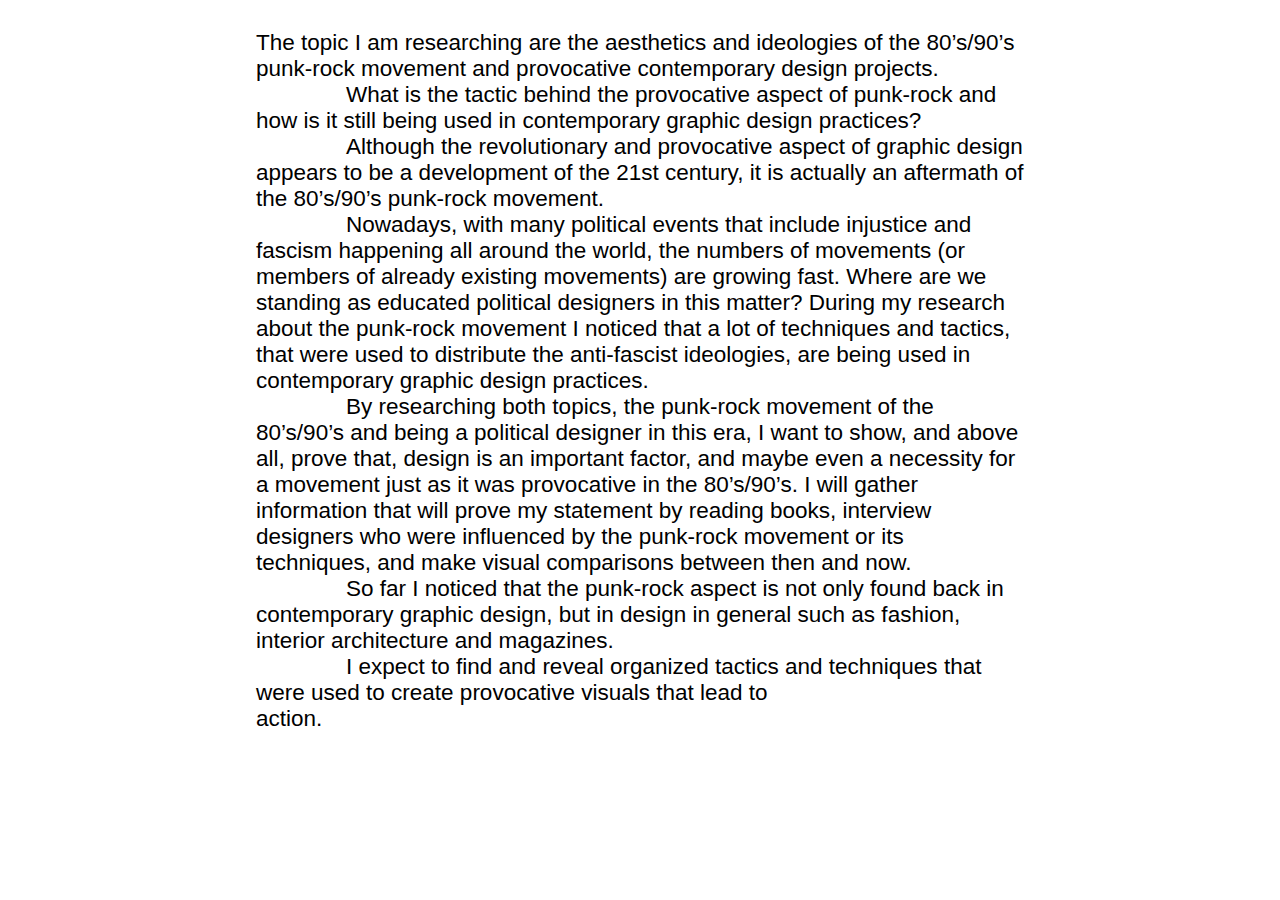
==== index.html @ 01eaa4dc "edit" ====
<!DOCTYPE html>

<html>
<head>

	<title>Anarchism, Agendas & Pin Buttons</title>

	<link rel="stylesheet" href="styles.css">

</head>
<body>
	<div id="abstract">
		
			The topic I am researching are the aesthetics and ideologies of the 80’s/90’s punk-rock movement and provocative contemporary design projects.
			<br>
			<blockquote>What is the tactic behind the provocative aspect of punk-rock and how is it still being used in contemporary graphic design practices?</blockquote>

			<br>
			<blockquote>Although the revolutionary and provocative aspect of graphic design appears to be a development of the 21st century, it is actually an aftermath of the 80’s/90’s punk-rock movement.

			<br>
			<blockquote>Nowadays, with many political events that include injustice and fascism happening all around the world, the numbers of movements (or members of already existing movements) are growing fast. Where are we standing as educated political designers in this matter? During my research about the punk-rock movement I noticed that a lot of techniques and tactics, that were used to distribute the anti-fascist ideologies, are being used in contemporary graphic design practices. 

			<br>
			<blockquote>By researching both topics, the punk-rock movement of the 80’s/90’s and being a political designer in this era, I want to show, and above all, prove that, design is an important factor, and maybe even a necessity for a movement just as it was provocative in the 80’s/90’s. I will gather information that will prove my statement by reading books, interview designers who were influenced by the punk-rock movement or its techniques, and make visual comparisons between then and now. 

			<br>
			<blockquote>So far I noticed that the punk-rock aspect is not only found back in contemporary graphic design, but in design in general such as fashion, interior architecture and magazines. 

			<br>
			<blockquote>I expect to find and reveal organized tactics and techniques that were used to create provocative visuals that lead to action.

	</div>

</body>
</html>
---- styles.css ----
body {
	margin: 0;
}

#abstract {
	font-size: 22.5px;
	font-family: 'F Grotesk', sans-serif;
	width: 60%;
	background-color: transparent;
	margin: auto;
	padding-top: 30px;
	padding-bottom: 30px;
}

blockquote {
	display: inline;
	padding-left: 50px;
}
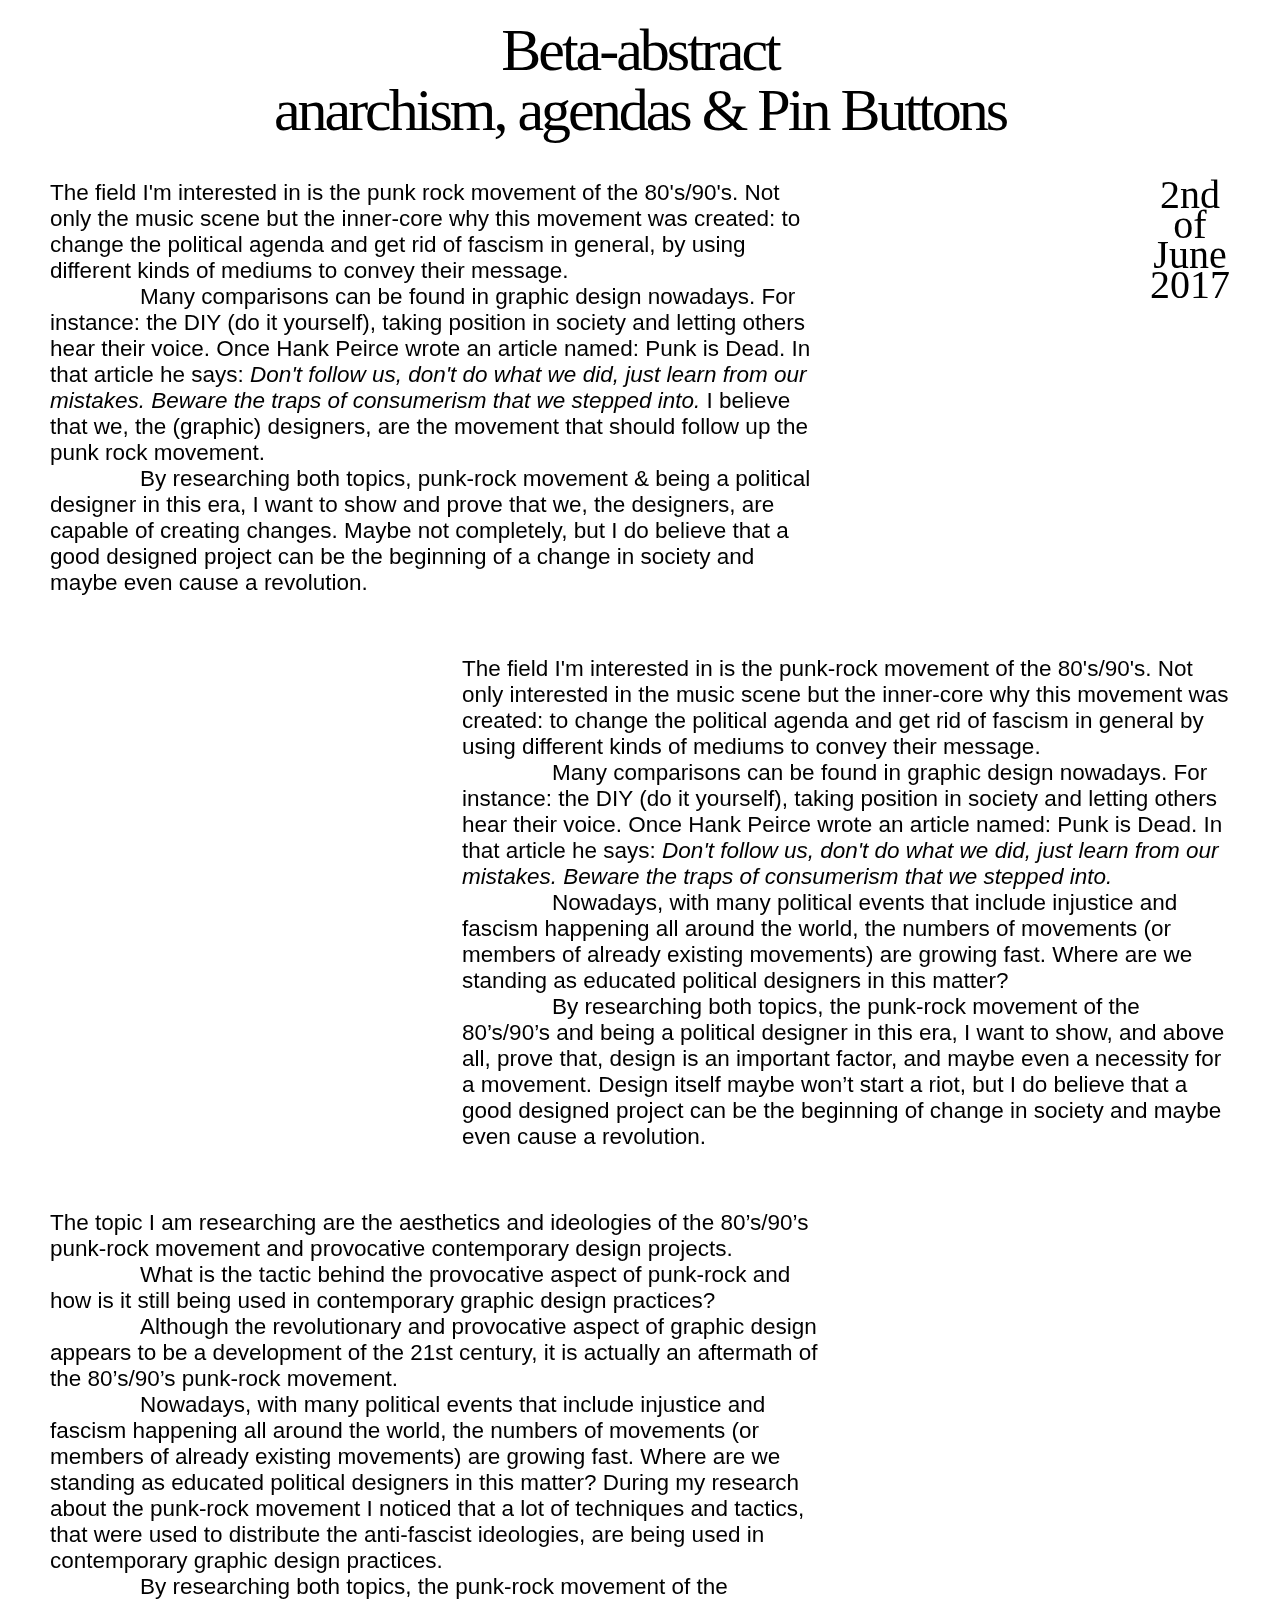
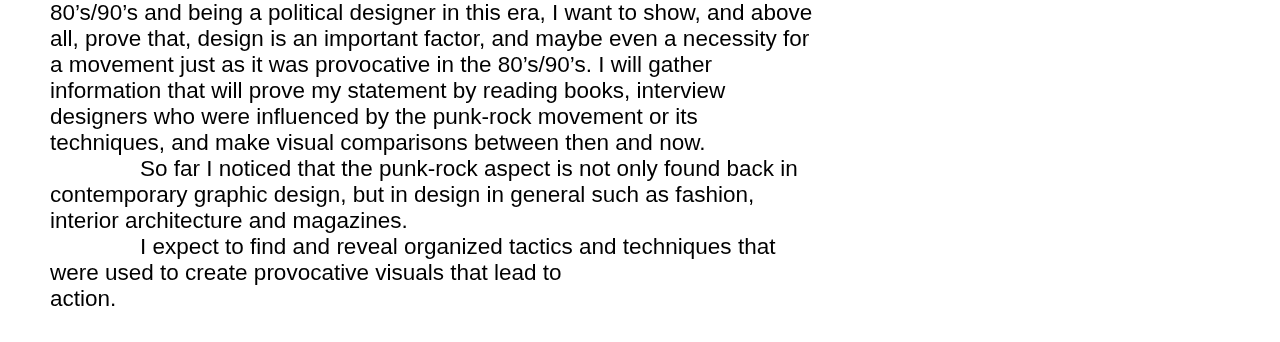
==== commit fef74289: "edit" ====
--- a/index.html
+++ b/index.html
@@ -9,11 +9,48 @@
 
 </head>
 <body>
-	<div id="abstract">
+
+	<div id="betaabstract"> 
+		<span style="font-family:'Aramat'">Beta-abstract</span> <br> anarchism, agendas & Pin Buttons
+	</div>
+
+	<div id="abstractcontainer">
+
+		<div id="date1">
+			<br>2nd<br>of<br>June<br>2017
+		</div>
+
+		<div id="abstract1">
+		
+			The field I'm interested in is the punk rock movement of the 80's/90's. Not only the music scene but the inner-core why this movement was created: to change the political agenda and get rid of fascism in general, by using different kinds of mediums to convey their message.
+
+			<br>
+			<blockquote>Many comparisons can be found in graphic design nowadays. For instance: the DIY (do it yourself), taking position in society and letting others hear their voice. Once Hank Peirce wrote an article named: Punk is Dead. In that article he says: <span style="font-style:italic">Don't follow us, don't do what we did, just learn from our mistakes. Beware the traps of consumerism that we stepped into.</span> I believe that we, the (graphic) designers, are the movement that should follow up the punk rock movement.
+
+			<br>
+			<blockquote>By researching both topics, punk-rock movement & being a political designer in this era, I want to show and prove that we, the designers, are capable of creating changes. Maybe not completely, but I do believe that a good designed project can be the beginning of a change in society and maybe even cause a revolution.
+
+		</div>
+
+		<div id="abstract2">
+		
+			The field I'm interested in is the punk-rock movement of the 80's/90's. Not only interested in the music scene but the inner-core why this movement was created: to change the political agenda and get rid of fascism in general by using different kinds of mediums to convey their message.
+			<br>
+			<blockquote>Many comparisons can be found in graphic design nowadays. For instance: the DIY (do it yourself), taking position in society and letting others hear their voice. Once Hank Peirce wrote an article named: Punk is Dead. In that article he says: <span style="font-style:italic">Don't follow us, don't do what we did, just learn from our mistakes. Beware the traps of consumerism that we stepped into.</span>
+
+			<br>
+			<blockquote>Nowadays, with many political events that include injustice and fascism happening all around the world, the numbers of movements (or members of already existing movements) are growing fast. Where are we standing as educated political designers in this matter?
+
+			<br>
+			<blockquote>By researching both topics, the punk-rock movement of the 80’s/90’s and being a political designer in this era, I want to show, and above all, prove that, design is an important factor, and maybe even a necessity for a movement. Design itself maybe won’t start a riot, but I do believe that a good designed project can be the beginning of change in society and maybe even cause a revolution. 
+
+		</div>
+
+		<div id="abstract3">
 		
 			The topic I am researching are the aesthetics and ideologies of the 80’s/90’s punk-rock movement and provocative contemporary design projects.
 			<br>
-			<blockquote>What is the tactic behind the provocative aspect of punk-rock and how is it still being used in contemporary graphic design practices?</blockquote>
+			<blockquote>What is the tactic behind the provocative aspect of punk-rock and how is it still being used in contemporary graphic design practices?
 
 			<br>
 			<blockquote>Although the revolutionary and provocative aspect of graphic design appears to be a development of the 21st century, it is actually an aftermath of the 80’s/90’s punk-rock movement.
@@ -30,6 +67,8 @@
 			<br>
 			<blockquote>I expect to find and reveal organized tactics and techniques that were used to create provocative visuals that lead to action.
 
+		</div>
+
 	</div>
 
 </body>
--- a/styles.css
+++ b/styles.css
@@ -2,13 +2,68 @@
 	margin: 0;
 }
 
-#abstract {
+#betaabstract {
+	font-family: 'Aramat-Stencil';
+	font-size: 60px;
+	line-height: 60px;
+	padding-top: 20px;
+	letter-spacing: -3px;
+	text-align: center;
+	margin: auto;
+	width: 100%;
+	position: fixed;
+}
+
+#abstractcontainer {
+	width: 100%;
+	margin-top: 150px;
+	overflow: scroll;
+	position: absolute;
+}
+
+#date1 {
+	font-family: 'Aramat-Stencil';
+	font-size: 40px;
+	line-height: 30px;
+	text-align: center;
+	float: right;
+	padding-right: 50px;
+}
+
+#abstract1 {
 	font-size: 22.5px;
 	font-family: 'F Grotesk', sans-serif;
 	width: 60%;
 	background-color: transparent;
 	margin: auto;
+	float: left;
 	padding-top: 30px;
+	padding-left: 50px;
+	padding-bottom: 30px;
+}
+
+#abstract2 {
+	font-size: 22.5px;
+	font-family: 'F Grotesk', sans-serif;
+	width: 60%;
+	background-color: transparent;
+	margin: auto;
+	float: right;
+	padding-top: 30px;
+	padding-left: 50px;
+	padding-right: 50px;
+	padding-bottom: 30px;
+}
+
+#abstract3 {
+	font-size: 22.5px;
+	font-family: 'F Grotesk', sans-serif;
+	width: 60%;
+	background-color: transparent;
+	margin: auto;
+	float: left;
+	padding-top: 30px;
+	padding-left: 50px;
 	padding-bottom: 30px;
 }
 
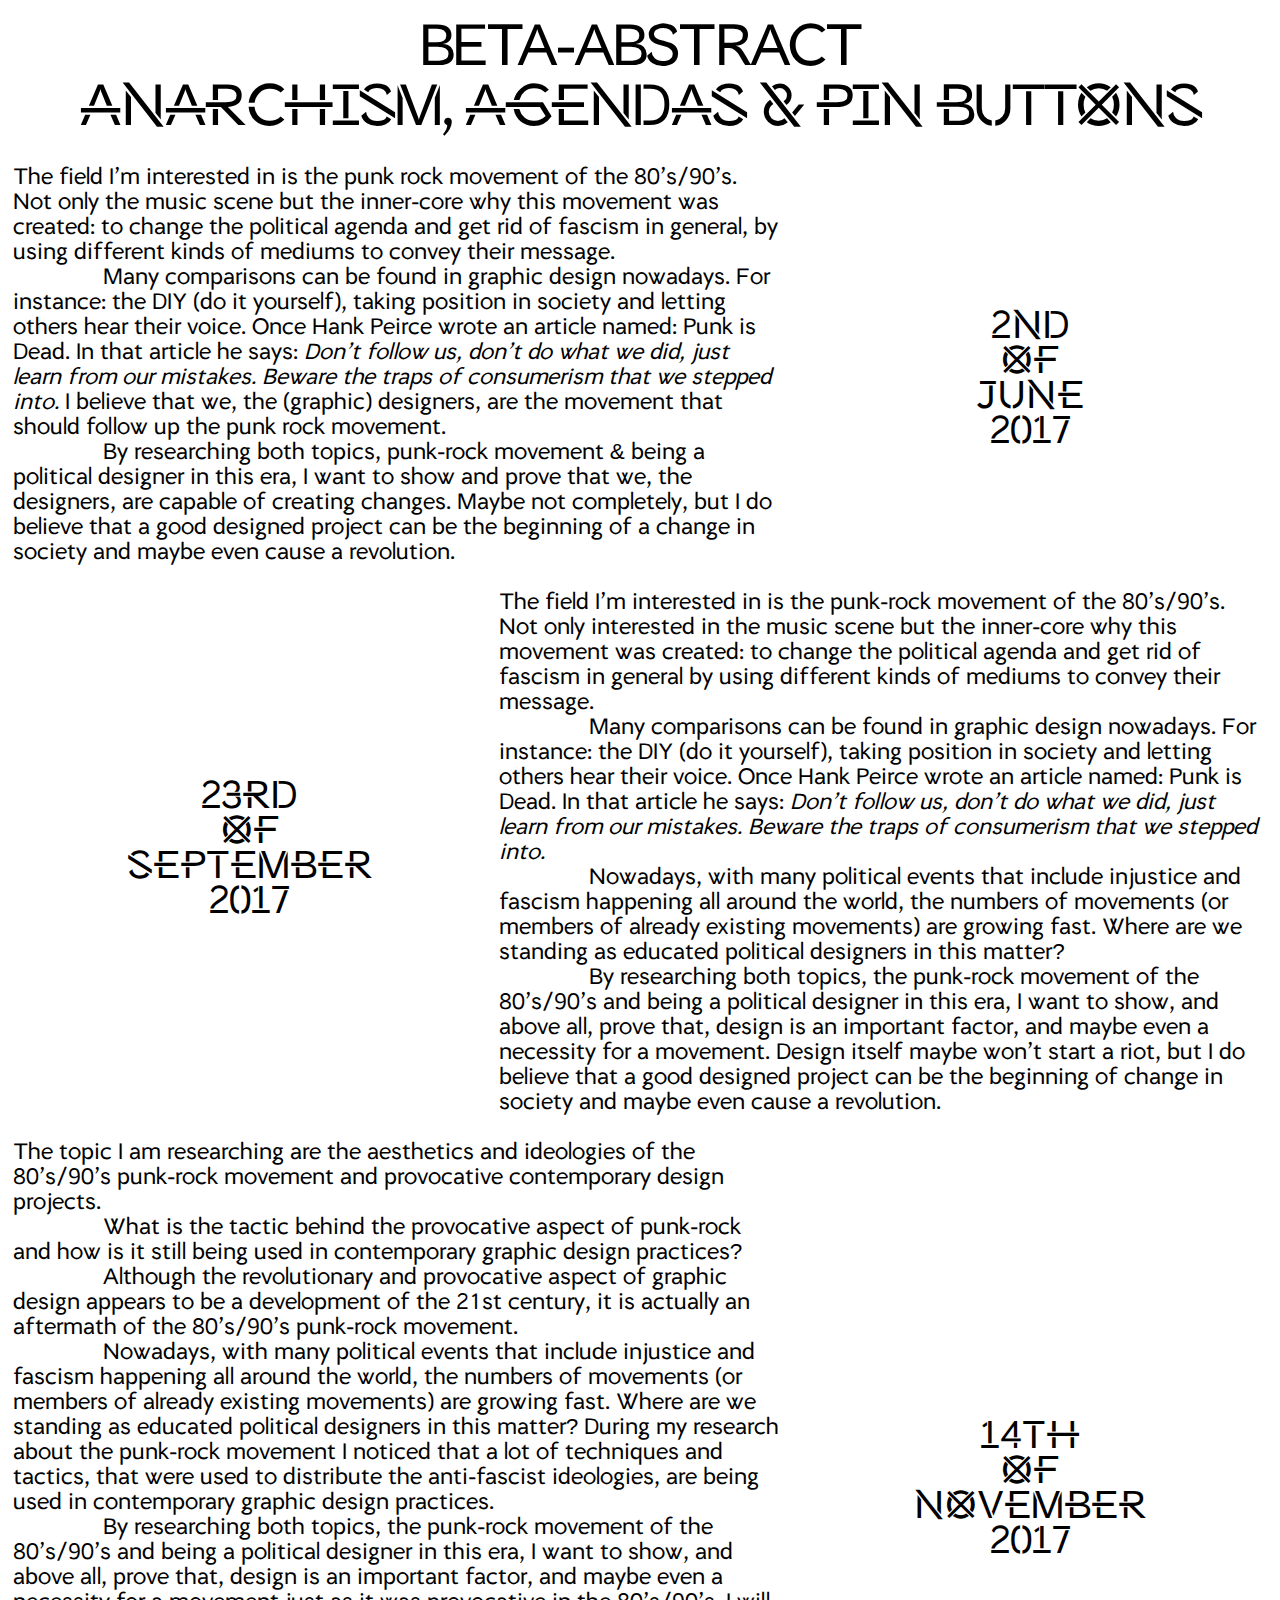
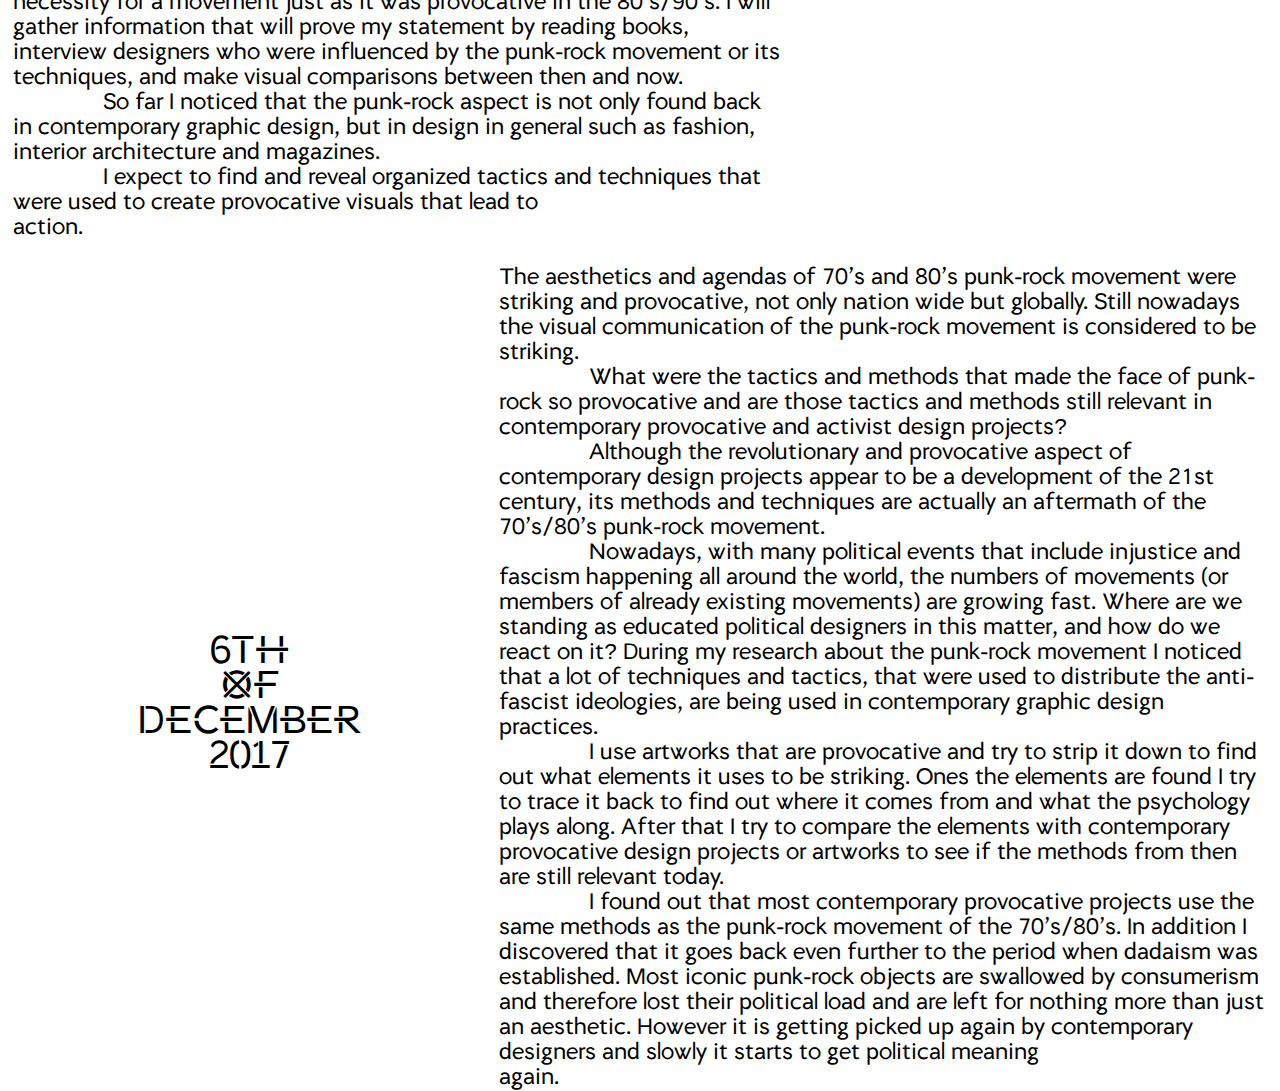
==== commit 609182ad: "added last abstract" ====
--- a/index.html
+++ b/index.html
@@ -5,23 +5,27 @@
 
 	<title>Anarchism, Agendas & Pin Buttons</title>
 
-	<link rel="stylesheet" href="styles.css">
+	<link rel="stylesheet" href="styles/styles.css">
 
 </head>
 <body>
 
 	<div id="betaabstract"> 
+
 		<span style="font-family:'Aramat'">Beta-abstract</span> <br> anarchism, agendas & Pin Buttons
+
 	</div>
+			
+			
 
-	<div id="abstractcontainer">
+	<div id="abstract1">
 
 		<div id="date1">
+
 			<br>2nd<br>of<br>June<br>2017
+
 		</div>
-
-		<div id="abstract1">
-		
+			<br>
 			The field I'm interested in is the punk rock movement of the 80's/90's. Not only the music scene but the inner-core why this movement was created: to change the political agenda and get rid of fascism in general, by using different kinds of mediums to convey their message.
 
 			<br>
@@ -30,11 +34,20 @@
 			<br>
 			<blockquote>By researching both topics, punk-rock movement & being a political designer in this era, I want to show and prove that we, the designers, are capable of creating changes. Maybe not completely, but I do believe that a good designed project can be the beginning of a change in society and maybe even cause a revolution.
 
+	</div>
+
+			
+
+	<div id="abstract2">
+		
+		<div id="date2">
+
+			<br>23rd<br>of<br>September<br>2017
+
 		</div>
-
-		<div id="abstract2">
-		
+			<br>
 			The field I'm interested in is the punk-rock movement of the 80's/90's. Not only interested in the music scene but the inner-core why this movement was created: to change the political agenda and get rid of fascism in general by using different kinds of mediums to convey their message.
+			
 			<br>
 			<blockquote>Many comparisons can be found in graphic design nowadays. For instance: the DIY (do it yourself), taking position in society and letting others hear their voice. Once Hank Peirce wrote an article named: Punk is Dead. In that article he says: <span style="font-style:italic">Don't follow us, don't do what we did, just learn from our mistakes. Beware the traps of consumerism that we stepped into.</span>
 
@@ -44,11 +57,19 @@
 			<br>
 			<blockquote>By researching both topics, the punk-rock movement of the 80’s/90’s and being a political designer in this era, I want to show, and above all, prove that, design is an important factor, and maybe even a necessity for a movement. Design itself maybe won’t start a riot, but I do believe that a good designed project can be the beginning of change in society and maybe even cause a revolution. 
 
+	</div>
+
+
+	<div id="abstract3">
+		
+		<div id="date3">
+
+			<br>14th<br>of<br>November<br>2017
+
 		</div>
-
-		<div id="abstract3">
-		
+			<br>
 			The topic I am researching are the aesthetics and ideologies of the 80’s/90’s punk-rock movement and provocative contemporary design projects.
+			
 			<br>
 			<blockquote>What is the tactic behind the provocative aspect of punk-rock and how is it still being used in contemporary graphic design practices?
 
@@ -67,7 +88,32 @@
 			<br>
 			<blockquote>I expect to find and reveal organized tactics and techniques that were used to create provocative visuals that lead to action.
 
+	</div>
+
+	<div id="abstract4">
+		
+		<div id="date4">
+
+			<br>6th<br>of<br>December<br>2017
+
 		</div>
+			<br>
+			The aesthetics and agendas of 70’s and 80’s punk-rock movement were striking and provocative, not only nation wide but globally. Still nowadays the visual communication of the punk-rock movement is considered to be striking.
+			
+			<br>
+			<blockquote>What were the tactics and methods that made the face of punk-rock so provocative and are those tactics and methods still relevant in contemporary provocative and activist design projects?
+
+			<br>
+			<blockquote>Although the revolutionary and provocative aspect of contemporary design projects appear to be a development of the 21st century, its methods and techniques are actually an aftermath of the 70’s/80’s punk-rock movement.
+
+			<br>
+			<blockquote>Nowadays, with many political events that include injustice and fascism happening all around the world, the numbers of movements (or members of already existing movements) are growing fast. Where are we standing as educated political designers in this matter, and how do we react on it? During my research about the punk-rock movement I noticed that a lot of techniques and tactics, that were used to distribute the anti-fascist ideologies, are being used in contemporary graphic design practices.
+
+			<br>
+			<blockquote>I use artworks that are provocative and try to strip it down to find out what elements it uses to be striking. Ones the elements are found I try to trace it back to find out where it comes from and what the psychology plays along. After that I try to compare the elements with contemporary provocative design projects or artworks to see if the methods from then are still relevant today. 
+
+			<br>
+			<blockquote>I found out that most contemporary provocative projects use the same methods as the punk-rock movement of the 70’s/80’s. In addition I discovered that it goes back even further to the period when dadaism was established. Most iconic punk-rock objects are swallowed by consumerism and therefore lost their political load and are left for nothing more than just an aesthetic. However it is getting picked up again by contemporary designers and slowly it starts to get political meaning again.
 
 	</div>
 
--- a/styles/styles.css
+++ b/styles/styles.css
@@ -0,0 +1,149 @@
+@font-face {
+    font-family: 'proteststencil';
+    src: url('font/proteststencil-webfont.eot');
+    src: url('font/proteststencil-webfont.eot?#iefix') format('embedded-opentype'),
+         url('font/proteststencil-webfont.woff2') format('woff2'),
+         url('font/proteststencil-webfont.woff') format('woff'),
+         url('font/proteststencil-webfont.ttf') format('truetype'),
+         url('font/proteststencil-webfont.svg#proteststencilproteststencil') format('svg');
+    font-weight: normal;
+    font-style: normal;
+}
+
+@font-face {
+    font-family: 'aramat';
+    src: url('font/aramat-webfont.eot');
+    src: url('font/aramat-webfont.eot?#iefix') format('embedded-opentype'),
+         url('font/aramat-webfont.woff2') format('woff2'),
+         url('font/aramat-webfont.woff') format('woff'),
+         url('font/aramat-webfont.ttf') format('truetype'),
+         url('font/aramat-webfont.svg#aramatsans') format('svg');
+    font-weight: normal;
+    font-style: normal;
+}
+
+body {
+	margin: 0;
+}
+
+#betaabstract {
+	font-family: 'proteststencil', sans-serif;
+	font-size: 60px;
+	line-height: 60px;
+	padding-top: 20px;
+	letter-spacing: -3px;
+	text-transform: uppercase;
+	text-align: center;
+	margin: auto;
+	width: 100%;
+	color: black;
+}
+
+#date1 {
+	font-family: 'proteststencil', sans-serif;
+	text-transform: uppercase;
+	font-size: 40px;
+	line-height: 35px;
+	text-align: center;
+	margin-top: 0;
+	right: 0;	
+	width: 39%;
+	position: absolute;
+	margin-top: 15vh;
+	color: black;
+}
+
+#abstract1 {
+	font-size: 22.5px;
+	font-family: 'aramat', sans-serif;
+	line-height: 25px;
+	width: 60%;
+	margin: auto;
+	float: left;
+	padding-right: 40%;
+	padding-left: 1%;
+	color: black;
+}
+
+#date2 {
+	font-family: 'proteststencil', sans-serif;
+	text-transform: uppercase;
+	font-size: 40px;
+	line-height: 35px;
+	text-align: center;
+	margin-top: 0;
+	left: 0;	
+	width: 39%;
+	position: absolute;
+	margin-top: 20vh;
+	color: black;
+}
+
+#abstract2 {
+	font-size: 22.5px;
+	line-height: 25px;
+	font-family: 'aramat', sans-serif;
+	width: 60%;
+	margin: auto;
+	float: right;
+	padding-left: 40%;
+	padding-right: 1%;
+	color: black;
+}
+
+#date3 {
+	font-family: 'proteststencil', sans-serif;
+	text-transform: uppercase;
+	font-size: 40px;
+	line-height: 35px;
+	text-align: center;
+	margin-top: 0;
+	right: 0;	
+	width: 39%;
+	position: absolute;
+	margin-top: 30vh;
+	color: black;
+}
+
+#abstract3 {
+	font-size: 22.5px;
+	line-height: 25px;
+	font-family: 'aramat', sans-serif;
+	width: 60%;
+	margin: auto;
+	float: left;
+	padding-right: 40%;
+	padding-left: 1%;
+	color: black;
+}
+
+#date4 {
+	font-family: 'proteststencil', sans-serif;
+	text-transform: uppercase;
+	font-size: 40px;
+	line-height: 35px;
+	text-align: center;
+	margin-top: 0;
+	left: 0;	
+	width: 39%;
+	position: absolute;
+	margin-top: 40vh;
+	color: black;
+}
+
+#abstract4 {
+	font-size: 22.5px;
+	line-height: 25px;
+	font-family: 'aramat', sans-serif;
+	width: 60%;
+	margin: auto;
+	float: right;
+	padding-left: 40%;
+	padding-right: 1%;
+	color: black;
+}
+
+blockquote {
+	display: inline;
+	padding-left: 50px;
+}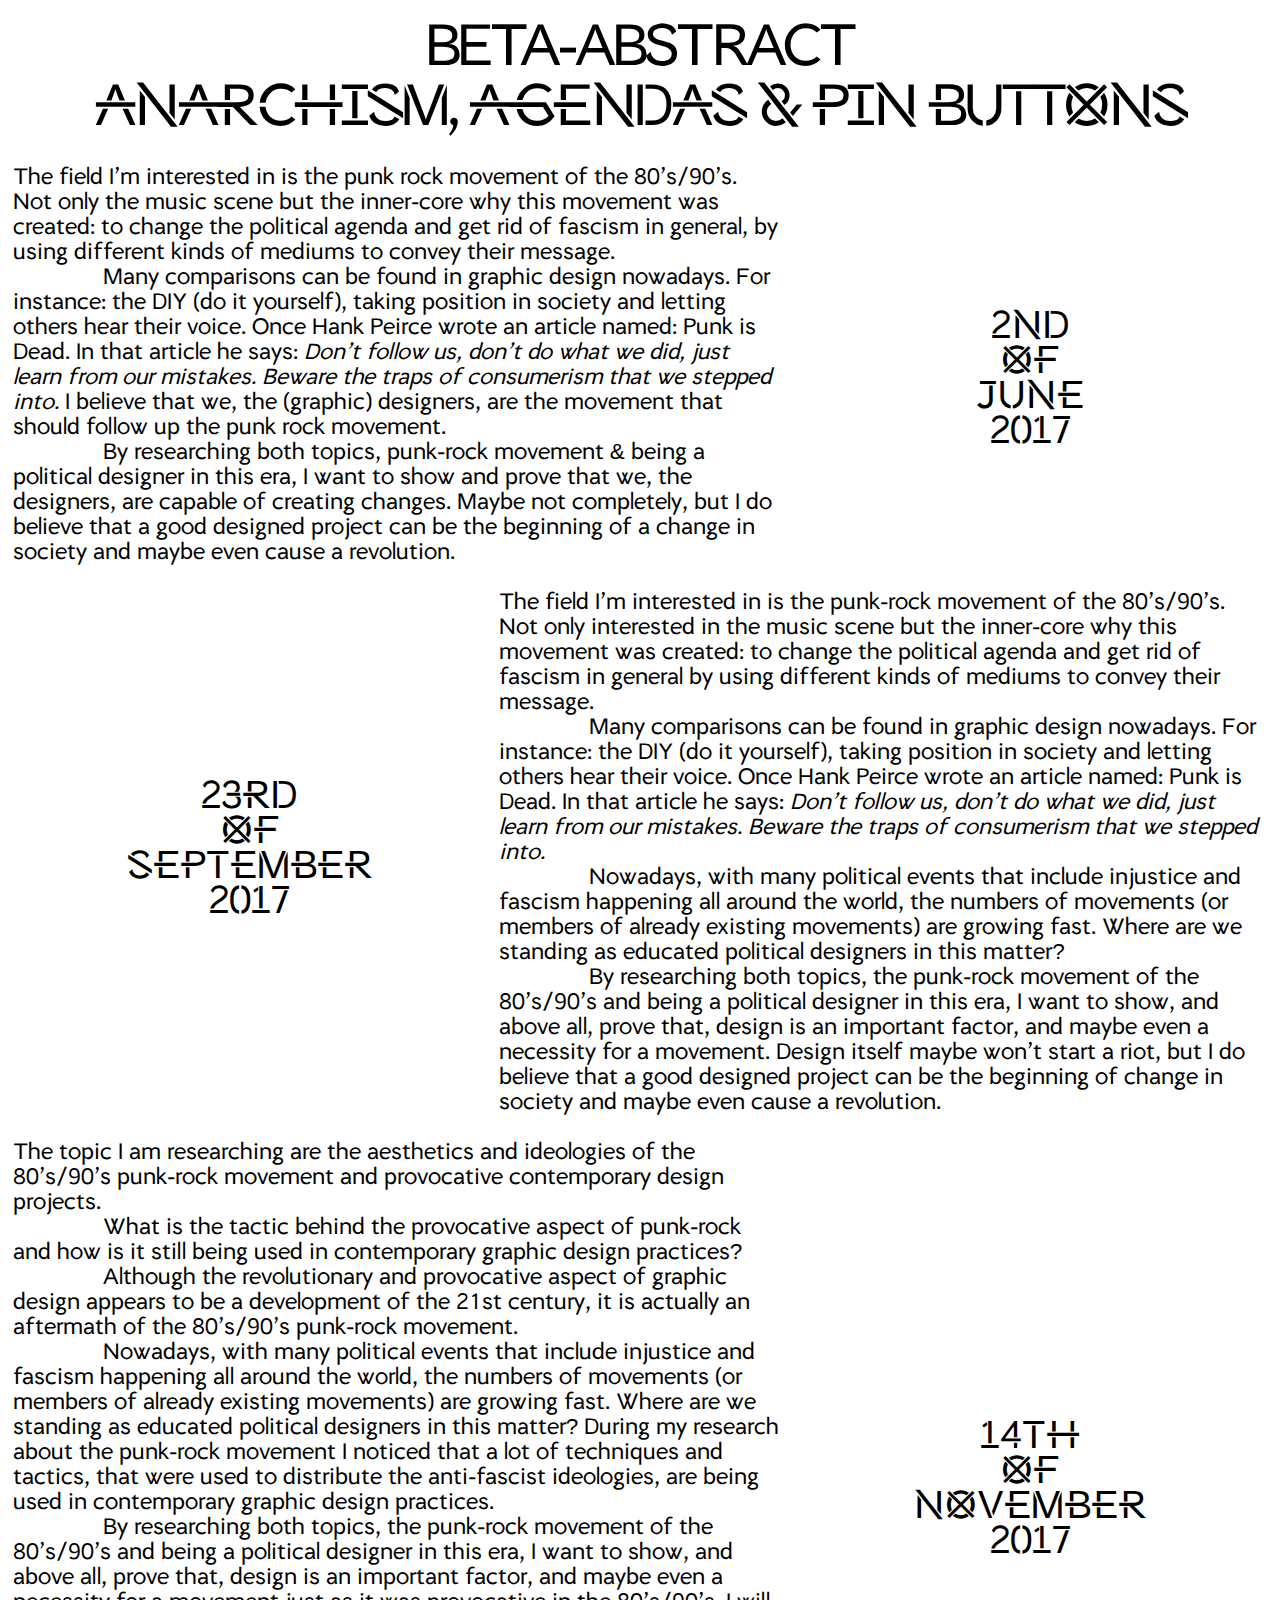
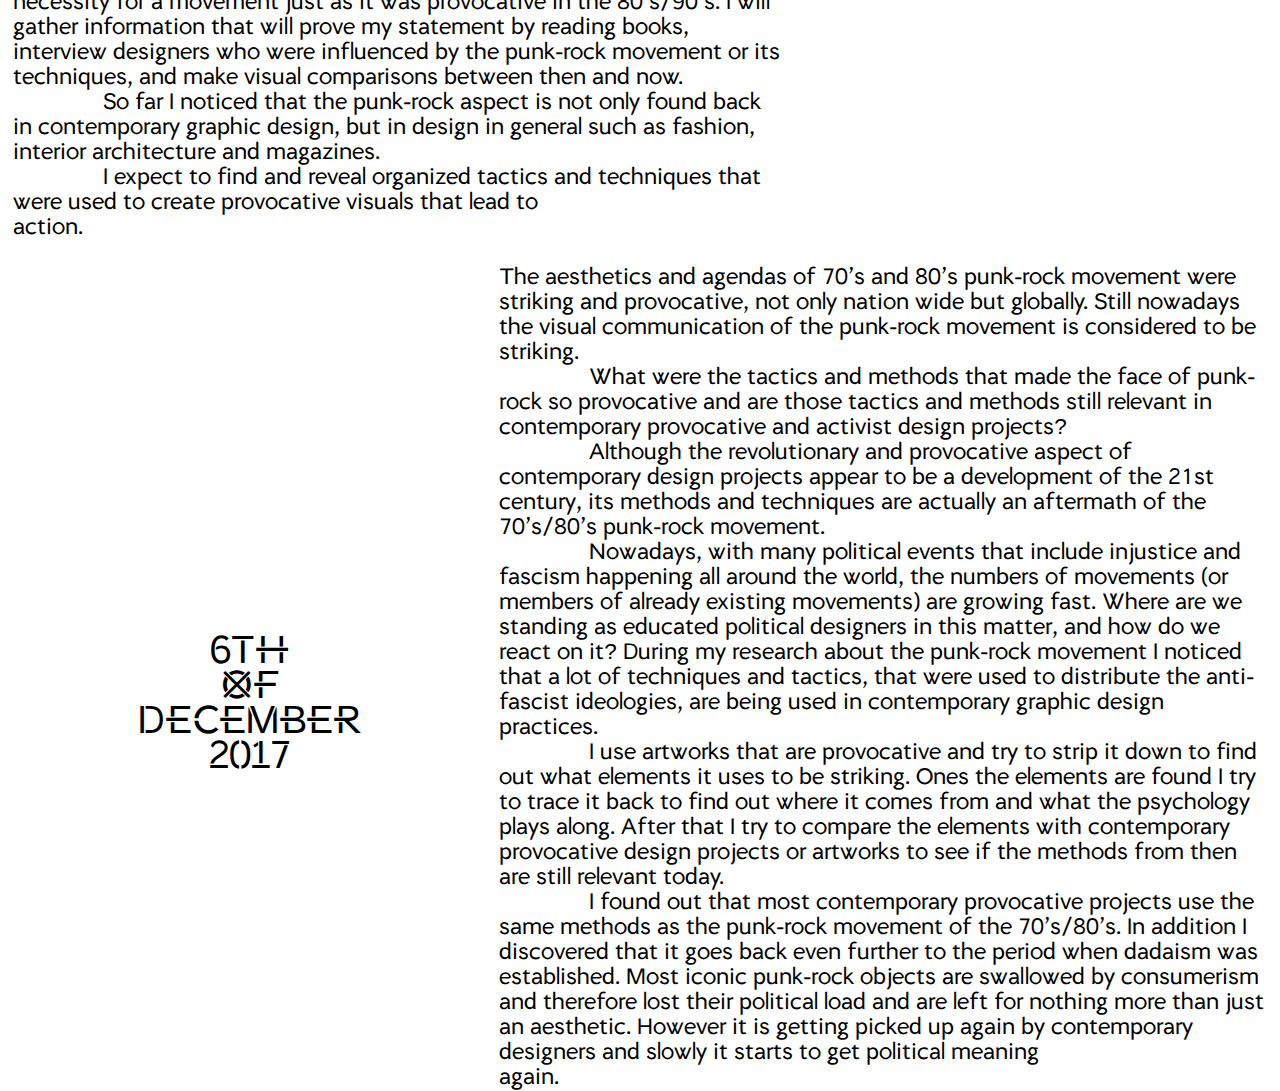
==== commit bdce20a7: "edit type" ====
--- a/index.html
+++ b/index.html
@@ -12,7 +12,7 @@
 
 	<div id="betaabstract"> 
 
-		<span style="font-family:'Aramat'">Beta-abstract</span> <br> anarchism, agendas & Pin Buttons
+		<span style="font-family:'aramat';text-transform:uppercase">Beta-abstract</span> <br> anarchism, agendas & Pin Buttons
 
 	</div>
 			
--- a/styles/styles.css
+++ b/styles/styles.css
@@ -31,8 +31,7 @@
 	font-size: 60px;
 	line-height: 60px;
 	padding-top: 20px;
-	letter-spacing: -3px;
-	text-transform: uppercase;
+	letter-spacing: -4px;
 	text-align: center;
 	margin: auto;
 	width: 100%;
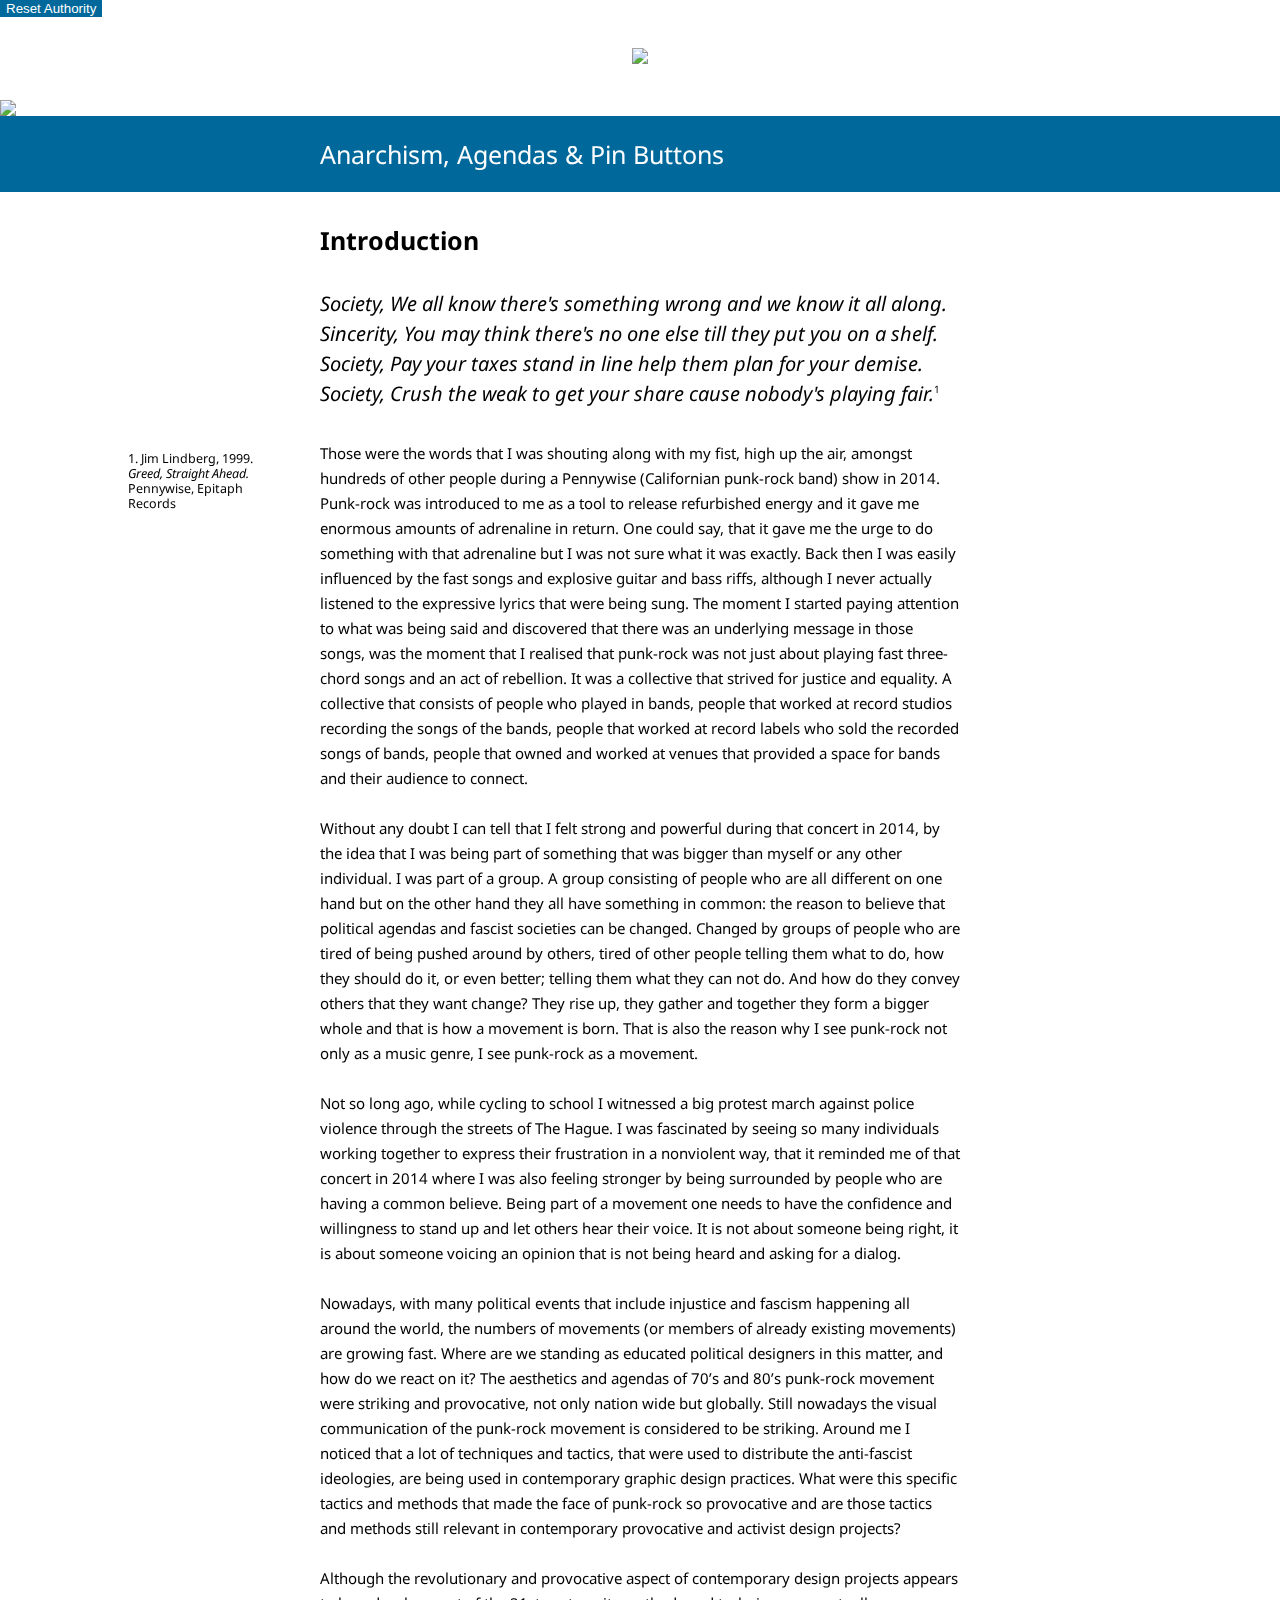
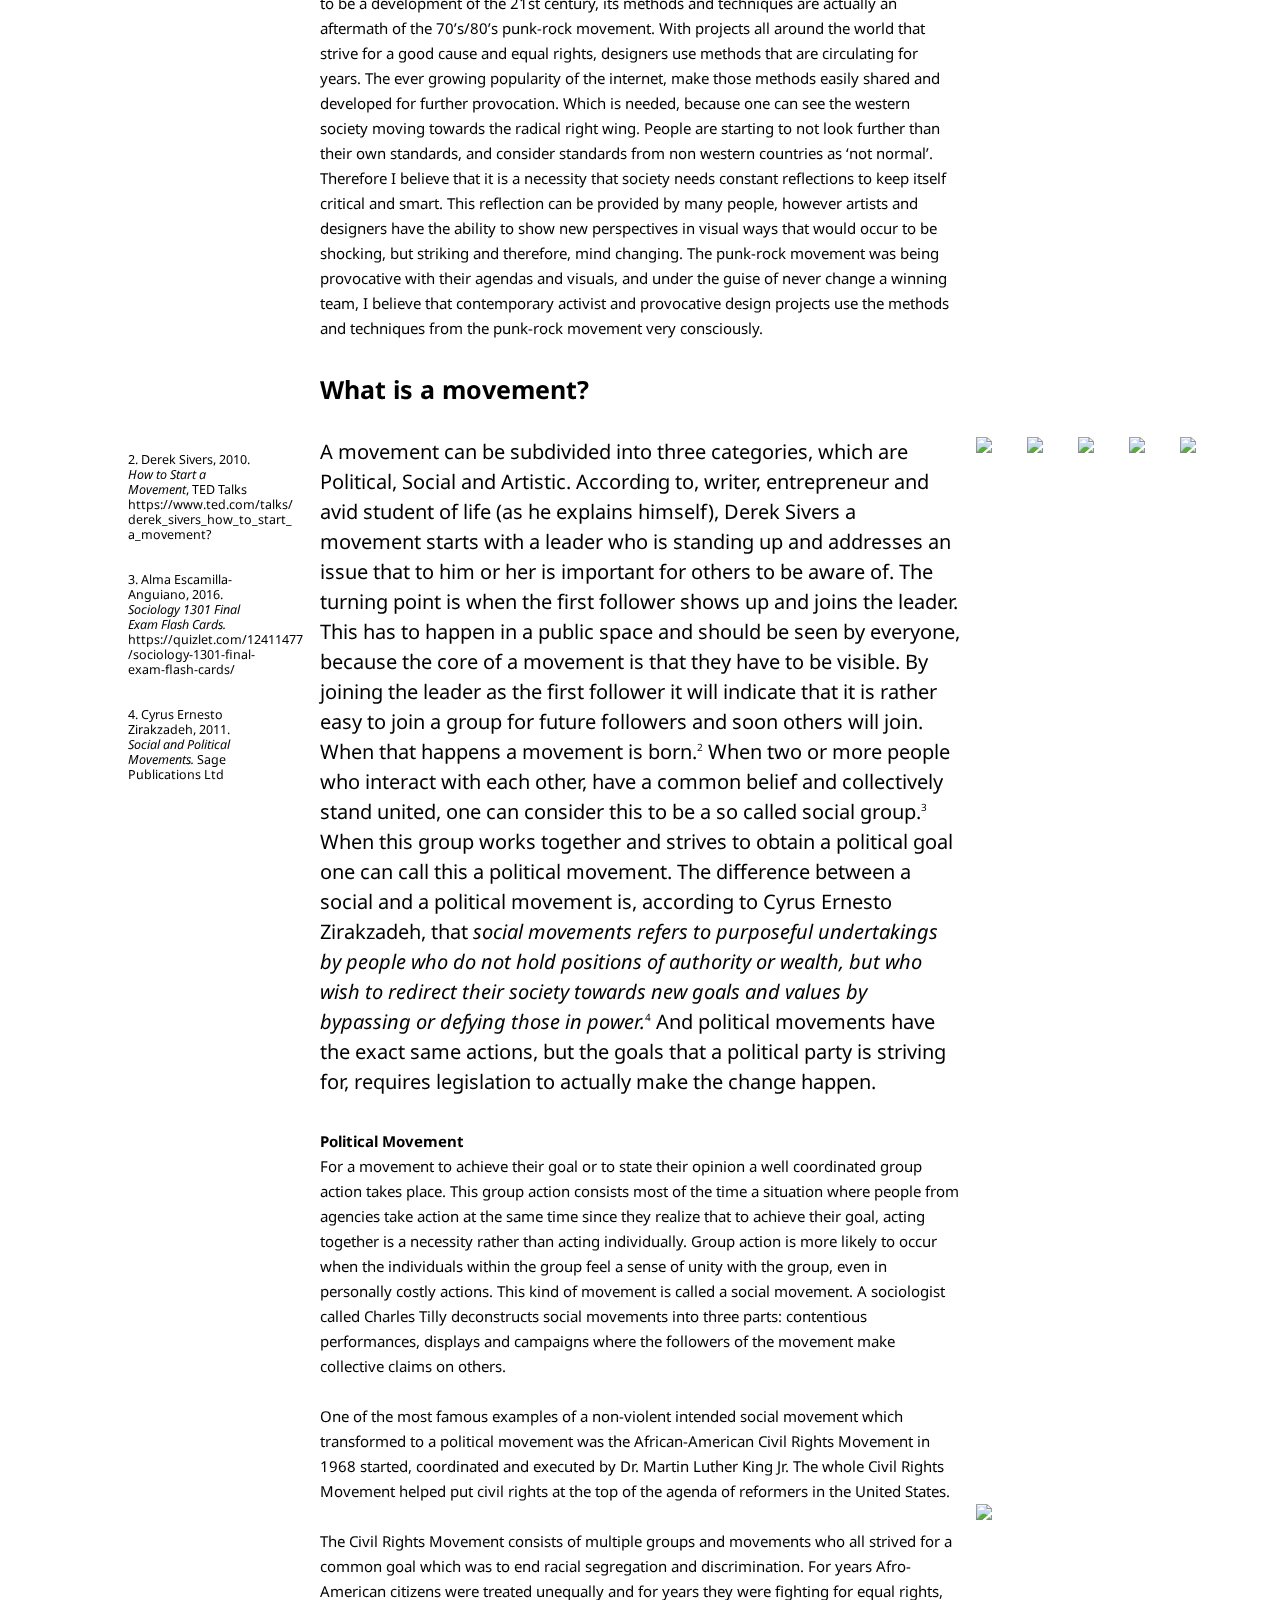
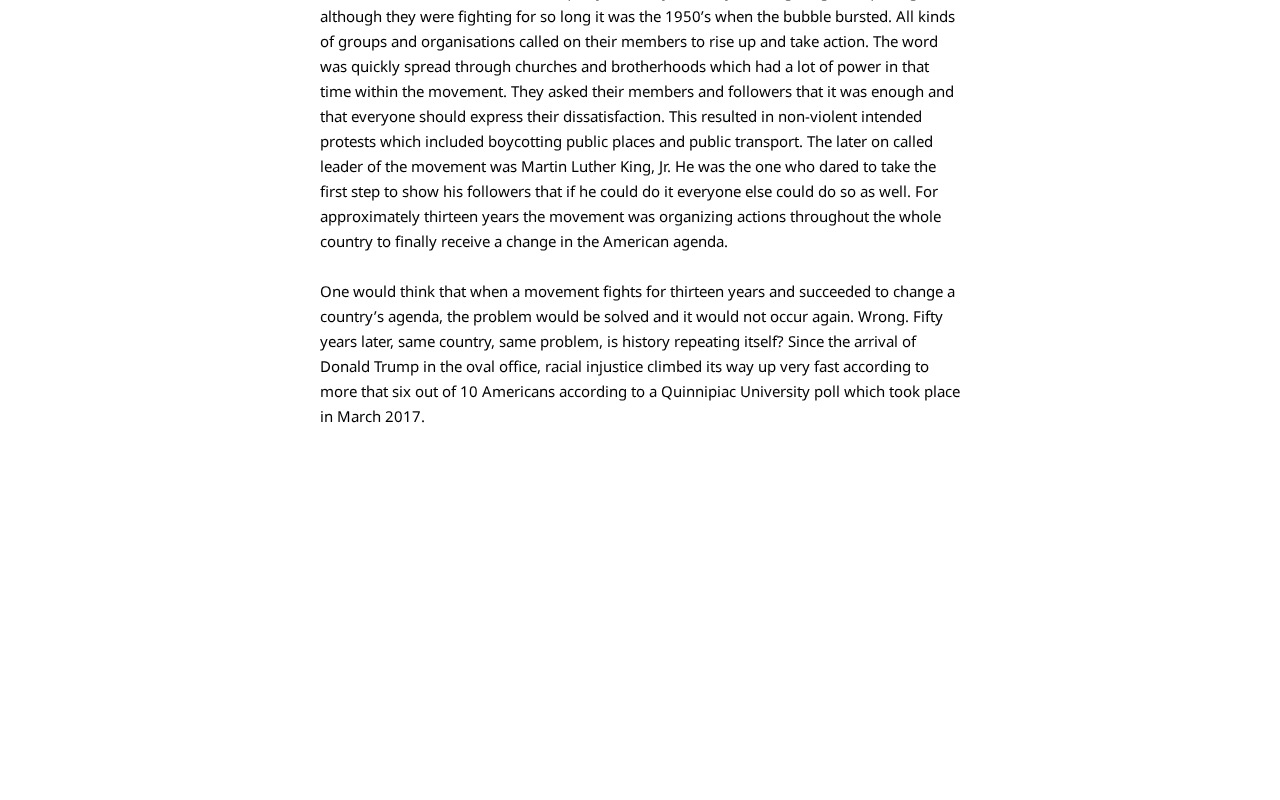
==== commit ff7662c0: "edit" ====
--- a/index.html
+++ b/index.html
@@ -2,120 +2,263 @@
 
 <html>
 <head>
-
 	<title>Anarchism, Agendas & Pin Buttons</title>
-
-	<link rel="stylesheet" href="styles/styles.css">
+	<link rel="stylesheet" href="styles/styles_thesis.css">
+    <link href="https://fonts.googleapis.com/css?family=Noto+Sans:400,400i,700" rel="stylesheet">
 
 </head>
 <body>
 
-	<div id="betaabstract"> 
-
-		<span style="font-family:'aramat';text-transform:uppercase">Beta-abstract</span> <br> anarchism, agendas & Pin Buttons
-
+    <button onmousedown="clearcanvas1()" onmouseup="StopSound2('mySound')">Reset Authority</button>
+
+    <div id="sketch">
+        <canvas id="paint" onmousedown="PlaySound('mySound')" 
+    onmouseup="StopSound('mySound')"></canvas>
+    </div>
+
+	<div id="logo">
+		<img src="img/logo-rijksoverheid2.svg">
 	</div>
-			
-			
-
-	<div id="abstract1">
-
-		<div id="date1">
-
-			<br>2nd<br>of<br>June<br>2017
-
-		</div>
-			<br>
-			The field I'm interested in is the punk rock movement of the 80's/90's. Not only the music scene but the inner-core why this movement was created: to change the political agenda and get rid of fascism in general, by using different kinds of mediums to convey their message.
-
-			<br>
-			<blockquote>Many comparisons can be found in graphic design nowadays. For instance: the DIY (do it yourself), taking position in society and letting others hear their voice. Once Hank Peirce wrote an article named: Punk is Dead. In that article he says: <span style="font-style:italic">Don't follow us, don't do what we did, just learn from our mistakes. Beware the traps of consumerism that we stepped into.</span> I believe that we, the (graphic) designers, are the movement that should follow up the punk rock movement.
-
-			<br>
-			<blockquote>By researching both topics, punk-rock movement & being a political designer in this era, I want to show and prove that we, the designers, are capable of creating changes. Maybe not completely, but I do believe that a good designed project can be the beginning of a change in society and maybe even cause a revolution.
-
-	</div>
-
-			
-
-	<div id="abstract2">
-		
-		<div id="date2">
-
-			<br>23rd<br>of<br>September<br>2017
-
-		</div>
-			<br>
-			The field I'm interested in is the punk-rock movement of the 80's/90's. Not only interested in the music scene but the inner-core why this movement was created: to change the political agenda and get rid of fascism in general by using different kinds of mediums to convey their message.
-			
-			<br>
-			<blockquote>Many comparisons can be found in graphic design nowadays. For instance: the DIY (do it yourself), taking position in society and letting others hear their voice. Once Hank Peirce wrote an article named: Punk is Dead. In that article he says: <span style="font-style:italic">Don't follow us, don't do what we did, just learn from our mistakes. Beware the traps of consumerism that we stepped into.</span>
-
-			<br>
-			<blockquote>Nowadays, with many political events that include injustice and fascism happening all around the world, the numbers of movements (or members of already existing movements) are growing fast. Where are we standing as educated political designers in this matter?
-
-			<br>
-			<blockquote>By researching both topics, the punk-rock movement of the 80’s/90’s and being a political designer in this era, I want to show, and above all, prove that, design is an important factor, and maybe even a necessity for a movement. Design itself maybe won’t start a riot, but I do believe that a good designed project can be the beginning of change in society and maybe even cause a revolution. 
-
-	</div>
-
-
-	<div id="abstract3">
-		
-		<div id="date3">
-
-			<br>14th<br>of<br>November<br>2017
-
-		</div>
-			<br>
-			The topic I am researching are the aesthetics and ideologies of the 80’s/90’s punk-rock movement and provocative contemporary design projects.
-			
-			<br>
-			<blockquote>What is the tactic behind the provocative aspect of punk-rock and how is it still being used in contemporary graphic design practices?
-
-			<br>
-			<blockquote>Although the revolutionary and provocative aspect of graphic design appears to be a development of the 21st century, it is actually an aftermath of the 80’s/90’s punk-rock movement.
-
-			<br>
-			<blockquote>Nowadays, with many political events that include injustice and fascism happening all around the world, the numbers of movements (or members of already existing movements) are growing fast. Where are we standing as educated political designers in this matter? During my research about the punk-rock movement I noticed that a lot of techniques and tactics, that were used to distribute the anti-fascist ideologies, are being used in contemporary graphic design practices. 
-
-			<br>
-			<blockquote>By researching both topics, the punk-rock movement of the 80’s/90’s and being a political designer in this era, I want to show, and above all, prove that, design is an important factor, and maybe even a necessity for a movement just as it was provocative in the 80’s/90’s. I will gather information that will prove my statement by reading books, interview designers who were influenced by the punk-rock movement or its techniques, and make visual comparisons between then and now. 
-
-			<br>
-			<blockquote>So far I noticed that the punk-rock aspect is not only found back in contemporary graphic design, but in design in general such as fashion, interior architecture and magazines. 
-
-			<br>
-			<blockquote>I expect to find and reveal organized tactics and techniques that were used to create provocative visuals that lead to action.
-
-	</div>
-
-	<div id="abstract4">
-		
-		<div id="date4">
-
-			<br>6th<br>of<br>December<br>2017
-
-		</div>
-			<br>
-			The aesthetics and agendas of 70’s and 80’s punk-rock movement were striking and provocative, not only nation wide but globally. Still nowadays the visual communication of the punk-rock movement is considered to be striking.
-			
-			<br>
-			<blockquote>What were the tactics and methods that made the face of punk-rock so provocative and are those tactics and methods still relevant in contemporary provocative and activist design projects?
-
-			<br>
-			<blockquote>Although the revolutionary and provocative aspect of contemporary design projects appear to be a development of the 21st century, its methods and techniques are actually an aftermath of the 70’s/80’s punk-rock movement.
-
-			<br>
-			<blockquote>Nowadays, with many political events that include injustice and fascism happening all around the world, the numbers of movements (or members of already existing movements) are growing fast. Where are we standing as educated political designers in this matter, and how do we react on it? During my research about the punk-rock movement I noticed that a lot of techniques and tactics, that were used to distribute the anti-fascist ideologies, are being used in contemporary graphic design practices.
-
-			<br>
-			<blockquote>I use artworks that are provocative and try to strip it down to find out what elements it uses to be striking. Ones the elements are found I try to trace it back to find out where it comes from and what the psychology plays along. After that I try to compare the elements with contemporary provocative design projects or artworks to see if the methods from then are still relevant today. 
-
-			<br>
-			<blockquote>I found out that most contemporary provocative projects use the same methods as the punk-rock movement of the 70’s/80’s. In addition I discovered that it goes back even further to the period when dadaism was established. Most iconic punk-rock objects are swallowed by consumerism and therefore lost their political load and are left for nothing more than just an aesthetic. However it is getting picked up again by contemporary designers and slowly it starts to get political meaning again.
-
-	</div>
-
+	
+    <div id="header">
+        <img src="img/bordesfoto-kabinet-rutte-iii-centraal-1920x330.jpg">
+    </div>
+
+    <div id="nav_01">
+        Anarchism, Agendas & Pin Buttons
+    </div>
+
+    <div id="chaptertitle_01">
+        Introduction
+    </div>
+
+    <div id="intro_01">
+        <i>Society, We all know there's something wrong and we know it all along. Sincerity, You may think there's no one else till they put you on a shelf. Society, Pay your taxes stand in line help them plan for your demise. Society, Crush the weak to get your share cause nobody's playing fair.</i><span style="font-size:10px; vertical-align:super; line-height:10px;">1</span>
+    </div>
+
+    <div id="body_01">
+        Those were the words that I was shouting along with my fist, high up the air, amongst hundreds of other people during a Pennywise (Californian punk-rock band) show in 2014. Punk-rock was introduced to me as a tool to release refurbished energy and it gave me enormous amounts of adrenaline in return. One could say, that it gave me the urge to do something with that adrenaline but I was not sure what it was exactly. Back then I was easily influenced by the fast songs and explosive guitar and bass riffs, although I never actually listened to the expressive lyrics that were being sung. The moment I started paying attention to what was being said and discovered that there was an underlying message in those songs, was the moment that I realised that punk-rock was not just about playing fast three-chord songs and an act of rebellion. It was a collective that strived for justice and equality. A collective that consists of people who played in bands, people that worked at record studios recording the songs of the bands, people that worked at record labels who sold the recorded songs of bands, people that owned and worked at venues that provided a space for bands and their audience to connect. 
+        <br><br>
+        Without any doubt I can tell that I felt strong and powerful during that concert in 2014, by the idea that I was being part of something that was bigger than myself or any other individual. I was part of a group. A group consisting of people who are all different on one hand but on the other hand they all have something in common: the reason to believe that political agendas and fascist societies can be changed. Changed by groups of people who are tired of being pushed around by others, tired of other people telling them what to do, how they should do it, or even better; telling them what they can not do. And how do they convey others that they want change? They rise up, they gather and together they form a bigger whole and that is how a movement is born. That is also the reason why I see punk-rock not only as a music genre, I see punk-rock as a movement.
+        <br><br>
+        Not so long ago, while cycling to school I witnessed a big protest march against police violence through the streets of The Hague. I was fascinated by seeing so many individuals working together to express their frustration in a nonviolent way, that it reminded me of that concert in 2014 where I was also feeling stronger by being surrounded by people who are having a common believe. Being part of a movement one needs to have the confidence and willingness to stand up and let others hear their voice. It is not about someone being right, it is about someone voicing an opinion that is not being heard and asking for a dialog.
+        <br><br>
+        Nowadays, with many political events that include injustice and fascism happening all around the world, the numbers of movements (or members of already existing movements) are growing fast. Where are we standing as educated political designers in this matter, and how do we react on it? The aesthetics and agendas of 70’s and 80’s punk-rock movement were striking and provocative, not only nation wide but globally. Still nowadays the visual communication of the punk-rock movement is considered to be striking. Around me I noticed that a lot of techniques and tactics, that were used to distribute the anti-fascist ideologies, are being used in contemporary graphic design practices. What were this specific tactics and methods that made the face of punk-rock so provocative and are those tactics and methods still relevant in contemporary provocative and activist design projects?
+        <br><br>
+        Although the revolutionary and provocative aspect of contemporary design projects appears to be a development of the 21st century, its methods and techniques are actually an aftermath of the 70’s/80’s punk-rock movement. With projects all around the world that strive for a good cause and equal rights, designers use methods that are circulating for years. The ever growing popularity of the internet, make those methods easily shared and developed for further provocation. Which is needed, because one can see the western society moving towards the radical right wing. People are starting to not look further than their own standards, and consider standards from non western countries as ‘not normal’. Therefore I believe that it is a necessity that society needs constant reflections to keep itself critical and smart. This reflection can be provided by many people, however artists and designers have the ability to show new perspectives in visual ways that would occur to be shocking, but striking and therefore, mind changing. The punk-rock movement was being provocative with their agendas and visuals, and under the guise of never change a winning team, I believe that contemporary activist and provocative design projects use the methods and techniques from the punk-rock movement very consciously.
+    </div>
+    <br><br><br><br><br><br><br><br><br><br><br><br><br><br><br>
+    <div id="footnote_01">
+        1. Jim Lindberg, 1999. <i>Greed, Straight Ahead.</i> Pennywise, Epitaph Records
+    </div>
+
+     <div id="chaptertitle_02">
+        What is a movement?
+    </div>
+
+    <div id="intro_01">
+
+        <div id="startamovement">
+            <img src="img/HowToStartAMovement_01.png">
+            <img src="img/HowToStartAMovement_02.png">
+            <img src="img/HowToStartAMovement_03.png">
+            <img src="img/HowToStartAMovement_04.png">
+            <img src="img/HowToStartAMovement_05.png">
+        </div>
+
+        <div id="footnote_02">
+        <br>
+        2. Derek Sivers, 2010. <i>How to Start a Movement</i>, TED Talks 
+        <br>https://www.ted.com/talks/<br>derek_sivers_how_to_start_<br>a_movement?
+        <br>
+        <br>
+        <br>
+        3. Alma Escamilla-Anguiano, 2016. <i>Sociology 1301 Final Exam Flash Cards.</i> <br>https://quizlet.com/12411477<br>/sociology-1301-final-exam-flash-cards/
+        <br>
+        <br>
+        <br>
+        4. Cyrus Ernesto Zirakzadeh, 2011. <i>Social and Political Movements.</i> Sage Publications Ltd
+        </div>
+
+        A movement can be subdivided into three categories, which are Political, Social and Artistic. According to, writer, entrepreneur and avid student of life (as he explains himself), Derek Sivers a movement starts with a leader who is standing up and addresses an issue that to him or her is important for others to be aware of. The turning point is when the first follower shows up and joins the leader. This has to happen in a public space and should be seen by everyone, because the core of a movement is that they have to be visible. By joining the leader as the first follower it will indicate that it is rather easy to join a group for future followers and soon others will join. When that happens a movement is born.<span style="font-size:10px; vertical-align:super; line-height:10px;">2</span> When two or more people who interact with each other, have a common belief and collectively stand united, one can consider this to be a so called social group.<span style="font-size:10px; vertical-align:super; line-height:10px;">3</span> When this group works together and strives to obtain a political goal one can call this a political movement. The difference between a social and a political movement is, according to Cyrus Ernesto Zirakzadeh, that <i>social movements refers to purposeful undertakings by people who do not hold positions of authority or wealth, but who wish to redirect their society towards new goals and values by bypassing or defying those in power.</i><span style="font-size:10px; vertical-align:super; line-height:10px;">4</span> And political movements have the exact same actions, but the goals that a political party is striving for, requires legislation to actually make the change happen.
+
+        
+    </div>
+
+    
+
+
+    <div id="body_01">
+    <b>Political Movement</b>
+    <br>
+    For a movement to achieve their goal or to state their opinion a well coordinated group action takes place. This group action consists most of the time a situation where people from agencies take action at the same time since they realize that to achieve their goal, acting together is a necessity rather than acting individually. Group action is more likely to occur when the individuals within the group feel a sense of unity with the group, even in personally costly actions. This kind of movement is called a social movement. A sociologist called Charles Tilly deconstructs social movements into three parts: contentious performances, displays and campaigns where the followers of the movement make collective claims on others. 
+    <br><br>
+    One of the most famous examples of a non-violent intended social movement which transformed to a political movement was the African-American Civil Rights Movement in 1968 started, coordinated and executed by Dr. Martin Luther King Jr. The whole Civil Rights Movement helped put civil rights at the top of the agenda of reformers in the United States. 
+    <br><div id="civilright_01">
+        <img src="img/CivilRightsMovement_01.jpg">
+    </div><br>
+    The Civil Rights Movement consists of multiple groups and movements who all strived for a common goal which was to end racial segregation and discrimination. For years Afro-American citizens were treated unequally and for years they were fighting for equal rights, although they were fighting for so long it was the 1950’s when the bubble bursted. All kinds of groups and organisations called on their members to rise up and take action. The word was quickly spread through churches and brotherhoods which had a lot of power in that time within the movement. They asked their members and followers that it was enough and that everyone should express their dissatisfaction. This resulted in non-violent intended protests which included boycotting public places and public transport. The later on called leader of the movement was Martin Luther King, Jr. He was the one who dared to take the first step to show his followers that if he could do it everyone else could do so as well. For approximately thirteen years the movement was organizing actions throughout the whole country to finally receive a change in the American agenda. 
+    <br>
+
+    <br>
+    One would think that when a movement fights for thirteen years and succeeded to change a country’s agenda, the problem would be solved and it would not occur again. Wrong. Fifty years later, same country, same problem, is history repeating itself? Since the arrival of Donald Trump in the oval office, racial injustice climbed its way up very fast according to more that six out of 10 Americans according to a Quinnipiac University poll which took place in March 2017. 
+    </div>
+
+<audio id='mySound' src='mp3/Society.mp3'/>
+<script> 
+(function() {
+    var canvas = document.querySelector('#paint');
+    var ctx = canvas.getContext('2d');
+    
+    var sketch = document.querySelector('#sketch');
+    var sketch_style = getComputedStyle(sketch);
+    canvas.width = parseInt(sketch_style.getPropertyValue('width'));
+    canvas.height = parseInt(sketch_style.getPropertyValue('height'));
+
+    var mouse = {x: 0, y: 0};
+    var last_mouse = {x: 0, y: 0};
+    
+    /* Mouse Capturing Work */
+    canvas.addEventListener('mousemove', function(e) {
+        last_mouse.x = mouse.x;
+        last_mouse.y = mouse.y;
+        
+        mouse.x = e.pageX - this.offsetLeft;
+        mouse.y = e.pageY - this.offsetTop;
+    }, false);
+    
+    /* Drawing on Paint App */
+    ctx.lineWidth = 20;
+    ctx.lineJoin = 'round';
+    ctx.lineCap = 'round';
+    ctx.strokeStyle = 'red';
+    ctx.shadowColor='red';
+    ctx.shadowBlur=25;
+
+    canvas.addEventListener('mousedown', function(e) {
+        canvas.addEventListener('mousemove', onPaint, false);
+    }, false);
+    
+    canvas.addEventListener('mouseup', function() {
+        canvas.removeEventListener('mousemove', onPaint, false);
+    }, false);
+    
+    var onPaint = function() {
+        ctx.beginPath();
+        ctx.moveTo(last_mouse.x, last_mouse.y);
+        ctx.lineTo(mouse.x, mouse.y);
+        ctx.closePath();
+        ctx.stroke();
+    };
+    
+}());
+
+function PlaySound(soundobj) {
+    var thissound=document.getElementById(soundobj);
+    thissound.play();
+}
+
+function StopSound(soundobj) {
+    var thissound=document.getElementById(soundobj);
+    thissound.pause();
+}
+
+function clearcanvas1()
+{
+    var canvas = document.getElementById('paint'),
+        ctx = canvas.getContext("2d");
+    ctx.clearRect(0, 0, canvas.width, canvas.height);
+}
+
+function StopSound2(soundobj) {
+    var thissound=document.getElementById(soundobj);
+    thissound.pause();
+    thissound.currentTime=0;
+}
+
+
+//Make the DIV element draggagle:
+dragElement(document.getElementById(("startamovement")));
+
+function dragElement(elmnt) {
+  var pos1 = 0, pos2 = 0, pos3 = 0, pos4 = 0;
+  if (document.getElementById(elmnt.id + "img")) {
+    /* if present, the header is where you move the DIV from:*/
+    document.getElementById(elmnt.id + "img").onmousedown = dragMouseDown;
+  } else {
+    /* otherwise, move the DIV from anywhere inside the DIV:*/
+    elmnt.onmousedown = dragMouseDown;
+  }
+
+  function dragMouseDown(e) {
+    e = e || window.event;
+    // get the mouse cursor position at startup:
+    pos3 = e.clientX;
+    pos4 = e.clientY;
+    document.onmouseup = closeDragElement;
+    // call a function whenever the cursor moves:
+    document.onmousemove = elementDrag;
+  }
+
+  function elementDrag(e) {
+    e = e || window.event;
+    // calculate the new cursor position:
+    pos1 = pos3 - e.clientX;
+    pos2 = pos4 - e.clientY;
+    pos3 = e.clientX;
+    pos4 = e.clientY;
+    // set the element's new position:
+    elmnt.style.top = (elmnt.offsetTop - pos2) + "px";
+    elmnt.style.left = (elmnt.offsetLeft - pos1) + "px";
+  }
+
+  function closeDragElement() {
+    /* stop moving when mouse button is released:*/
+    document.onmouseup = null;
+    document.onmousemove = null;
+  }
+}
+
+dragElement(document.getElementById(("civilright_01")));
+
+function dragElement(elmnt) {
+  var pos1 = 0, pos2 = 0, pos3 = 0, pos4 = 0;
+  if (document.getElementById(elmnt.id + "img")) {
+    /* if present, the header is where you move the DIV from:*/
+    document.getElementById(elmnt.id + "img").onmousedown = dragMouseDown;
+  } else {
+    /* otherwise, move the DIV from anywhere inside the DIV:*/
+    elmnt.onmousedown = dragMouseDown;
+  }
+
+  function dragMouseDown(e) {
+    e = e || window.event;
+    // get the mouse cursor position at startup:
+    pos3 = e.clientX;
+    pos4 = e.clientY;
+    document.onmouseup = closeDragElement;
+    // call a function whenever the cursor moves:
+    document.onmousemove = elementDrag;
+  }
+
+  function elementDrag(e) {
+    e = e || window.event;
+    // calculate the new cursor position:
+    pos1 = pos3 - e.clientX;
+    pos2 = pos4 - e.clientY;
+    pos3 = e.clientX;
+    pos4 = e.clientY;
+    // set the element's new position:
+    elmnt.style.top = (elmnt.offsetTop - pos2) + "px";
+    elmnt.style.left = (elmnt.offsetLeft - pos1) + "px";
+  }
+
+  function closeDragElement() {
+    /* stop moving when mouse button is released:*/
+    document.onmouseup = null;
+    document.onmousemove = null;
+  }
+}
+</script>
 </body>
 </html>--- a/styles/styles_thesis.css
+++ b/styles/styles_thesis.css
@@ -0,0 +1,288 @@
+body {
+	margin: 0;
+    overflow-x: hidden;
+    font-family: 'Noto Sans', sans-serif;
+    -webkit-user-select: none; /* Safari */        
+    -moz-user-select: none; /* Firefox */
+    -ms-user-select: none; /* IE10+/Edge */
+    user-select: none; /* Standard */
+    cursor: url('cursor/cursor.cur'), auto;
+    color: black;
+}
+
+button {
+    z-index: 16;
+    position: fixed;
+    text-decoration: none;
+    border:none;
+    background-color: #01689b;
+    color: white;
+    border-radius: 0px;
+    cursor: pointer;
+}
+
+button:active {
+outline: none;
+border: none;
+background-color: white;
+color: #01689b;
+}
+
+button:focus {outline:0;}
+
+#sketch {
+    position: absolute;
+    width: 100%;
+    height: 4000px;
+    mix-blend-mode: multiply;
+}
+
+#paint {
+    max-width: 100%;
+    position: absolute;
+}
+
+#logo {
+    z-index: 10;
+	font-size: 60px;
+	text-align: center;
+	margin: auto;
+	width: 100%;
+    position: fixed;
+    background-color: white;
+}
+
+#header img {
+    height: auto; 
+    width: auto; 
+    max-width: 100%;
+    margin-bottom: 0;
+    margin-top: 100px;
+}
+
+#body_01 {
+        font-size: 15px;
+        font-family: 'Noto Sans', sans-serif;
+        line-height: 25px;
+        width: 50%;
+        margin: auto;
+        float: left;
+        padding-left: 25%;
+        padding-right: 25%;
+        padding-top: 2.5%;
+    }
+
+    #footnote_01 {
+        padding-left: 10%;
+        padding-right: 5%;
+        padding-top: 0;
+        width: 10%;
+        position: absolute;
+        font-family: 'Noto Sans', sans-serif;
+        line-height: 15px;
+        font-size:12.5px;
+    }
+
+    #nav_01 {
+        font-size: 25px;
+        font-family: 'Noto Sans', sans-serif;
+        line-height: 25px;
+        width: 50%;
+        margin-top: -5px;
+        float: left;
+        padding-left: 25%;
+        padding-right: 25%;
+        padding-top: 2%;
+        padding-bottom: 2%;
+        vertical-align: center;
+        background-color: #01689b;
+        color: white;
+    }
+
+    #chaptertitle_01 {
+        font-size: 25px;
+        font-family: 'Noto Sans', sans-serif;
+        font-weight: bold;
+        line-height: 32.5px;
+        width: 50%;
+        margin: auto;
+        float: left;
+        padding-left: 25%;
+        padding-right: 25%;
+        padding-top: 2.5%;
+    }
+
+    #intro_01 {
+        font-size: 20px;
+        font-family: 'Noto Sans', sans-serif;
+        line-height: 30px;
+        width: 50%;
+        margin: auto;
+        float: left;
+        padding-left: 25%;
+        padding-right: 25%;
+        padding-top: 2.5%;
+    }
+
+    #chaptertitle_02 {
+        font-size: 25px;
+        font-family: 'Noto Sans', sans-serif;
+        font-weight: bold;
+        line-height: 32.5px;
+        width: 50%;
+        margin: auto;
+        float: left;
+        padding-left: 25%;
+        padding-right: 25%;
+        padding-top: 2.5%;
+    }
+
+    #footnote_02 {
+        padding-left: 10%;
+        padding-right: 5%;
+        padding-top: 0;
+        width: 10%;
+        left: 0;
+        position: absolute;
+        font-family: 'Noto Sans', sans-serif;
+        line-height: 15px;
+        font-size:12.5px;
+    }
+
+    #startamovement {
+        z-index: 9;
+        width: 25%;
+        position: absolute;
+        right: 0;
+        float: right;
+        font-family: 'Noto Sans', sans-serif;
+        line-height: 15px;
+        font-size:12.5px;
+        mix-blend-mode: color;
+    }
+
+     #startamovement img {
+        cursor: move;
+        max-width: 90%;
+        padding-left: 5%;
+        padding-right: 5%;
+        margin-bottom: 10px;
+     }
+
+     #civilright_01 {
+        z-index: 9;
+        width: 25%;
+        position: absolute;
+        right: 0;
+        float: right;
+        font-family: 'Noto Sans', sans-serif;
+        line-height: 15px;
+        font-size:12.5px;
+        mix-blend-mode: color;
+    }
+
+    #civilright_01 img {
+        cursor: move;
+        max-width: 90%;
+        padding-left: 5%;
+        padding-right: 5%;
+        margin-bottom: 10px;
+     }
+
+@media only print {
+
+    button {
+        display: none;
+    }
+
+    #logo {
+        z-index: 10;
+        font-size: 60px;
+        text-align: center;
+        margin: auto;
+        width: 100%;
+        position: absolute;
+        background-color: white;
+    }
+
+    #nav_01 {
+        font-size: 16pt;
+        font-family: 'Noto Sans', sans-serif;
+        line-height: 18pt;
+        width: 70%;
+        margin-top: -4px;
+        float: left;
+        padding-left: 25%;
+        padding-right: 5%;
+        padding-top: 3%;
+        padding-bottom: 2%;
+        vertical-align: center;
+        background-color: #01689b;
+        color: white;
+    }
+
+    #chaptertitle_01 {
+        font-size: 16pt;
+        font-family: 'Noto Sans', sans-serif;
+        font-weight: bold;
+        line-height: 18pt;
+        width: 70%;
+        margin: auto;
+        float: left;
+        padding-left: 25%;
+        padding-right: 5%;
+        padding-top: 2.5%;
+
+    }
+
+    #intro_01 {
+        font-size: 14pt;
+        font-family: 'Noto Sans', sans-serif;
+        line-height: 16pt;
+        width: 70%;
+        margin: auto;
+        float: left;
+        padding-left: 25%;
+        padding-right: 5%;
+        padding-top: 2.5%;
+    }
+
+    #body_01 {
+        font-size: 10pt;
+        font-family: 'Noto Sans', sans-serif;
+        line-height: 12pt;
+        width: 70%;
+        margin: auto;
+        float: left;
+        padding-left: 25%;
+        padding-right: 5%;
+        padding-top: 2.5%;
+    }
+
+    #footnote_01 {
+        padding-left: 5%;
+        padding-right: 15%;
+        top: 420px;
+        width: 18%;
+        position: absolute;
+        font-family: 'Noto Sans', sans-serif;
+        line-height: 9pt;
+        font-size:7pt;
+        page-break-inside:avoid;
+    }
+
+    #chaptertitle_02 {
+        font-size: 16pt;
+        font-family: 'Noto Sans', sans-serif;
+        font-weight: bold;
+        line-height: 18pt;
+        width: 70%;
+        margin: auto;
+        float: left;
+        padding-left: 25%;
+        padding-right: 5%;
+        padding-top: 2.5%;
+        page-break-inside:always;
+
+    }
+}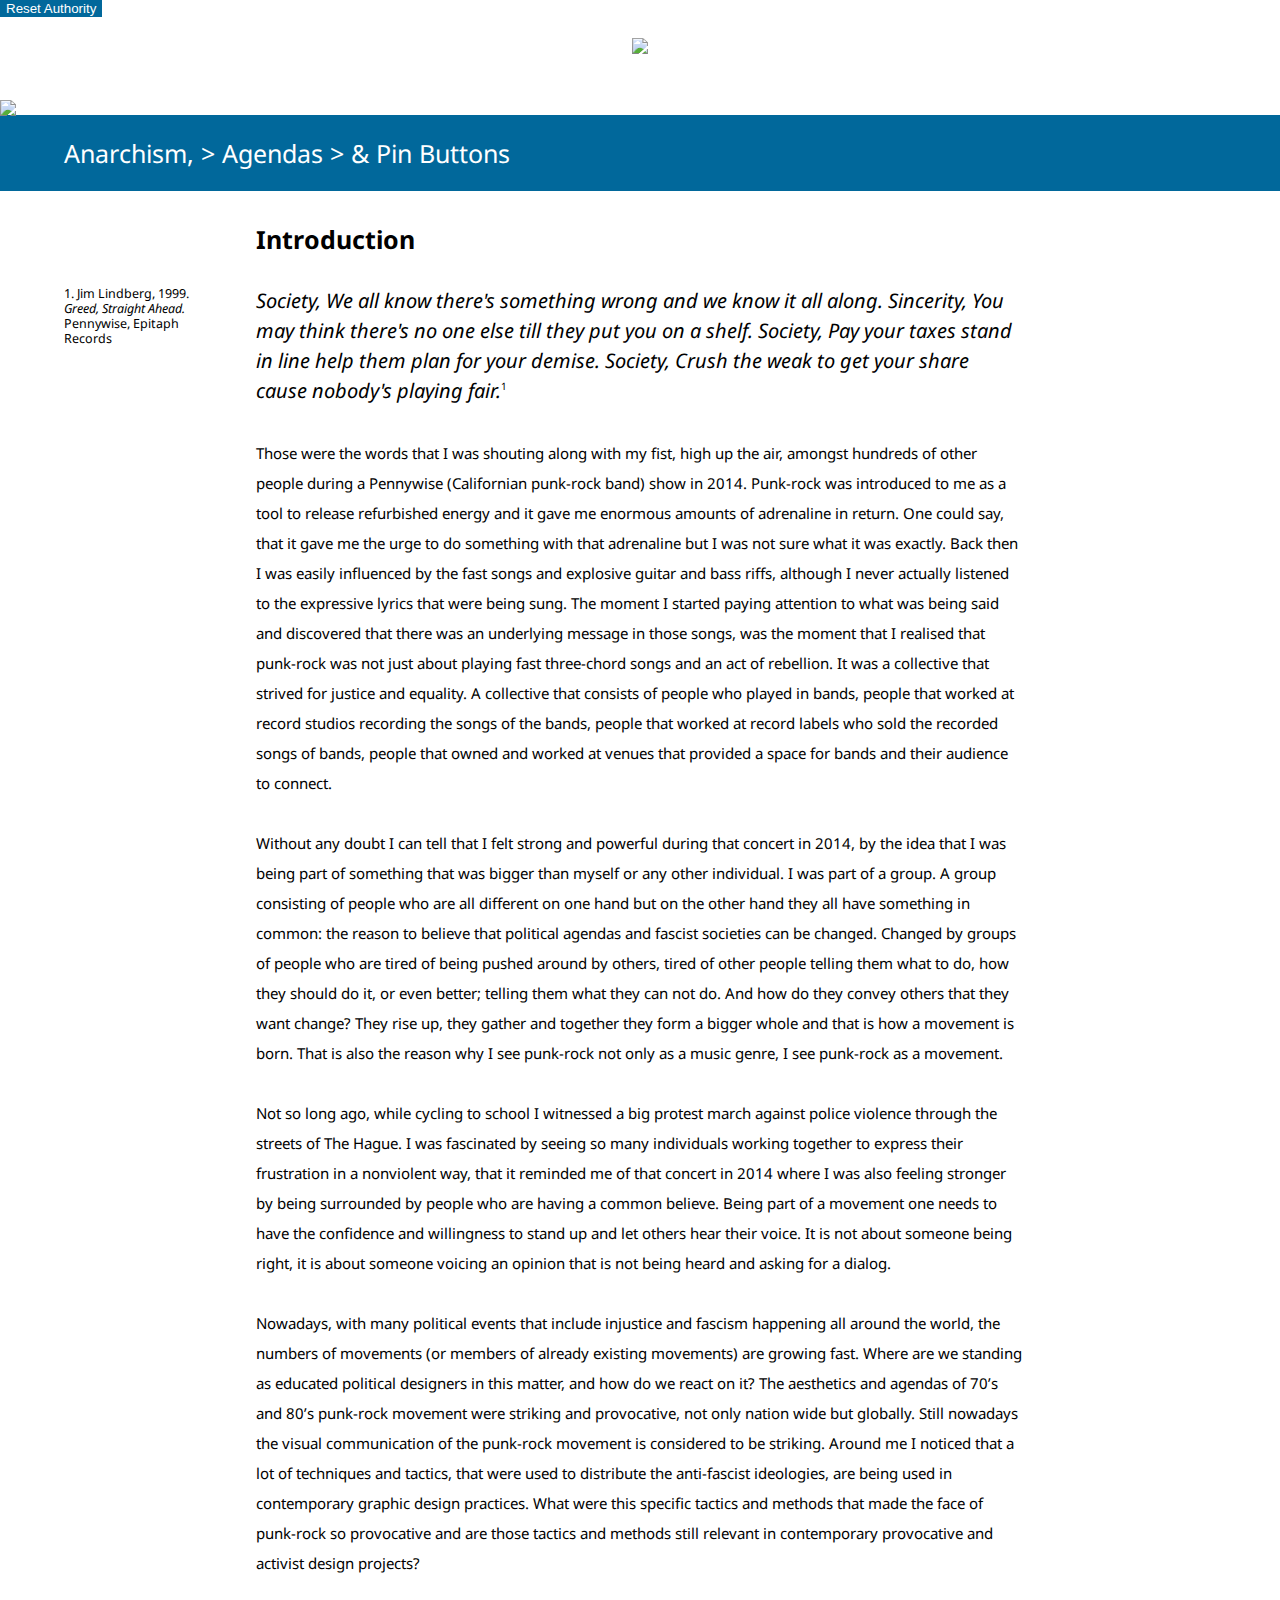
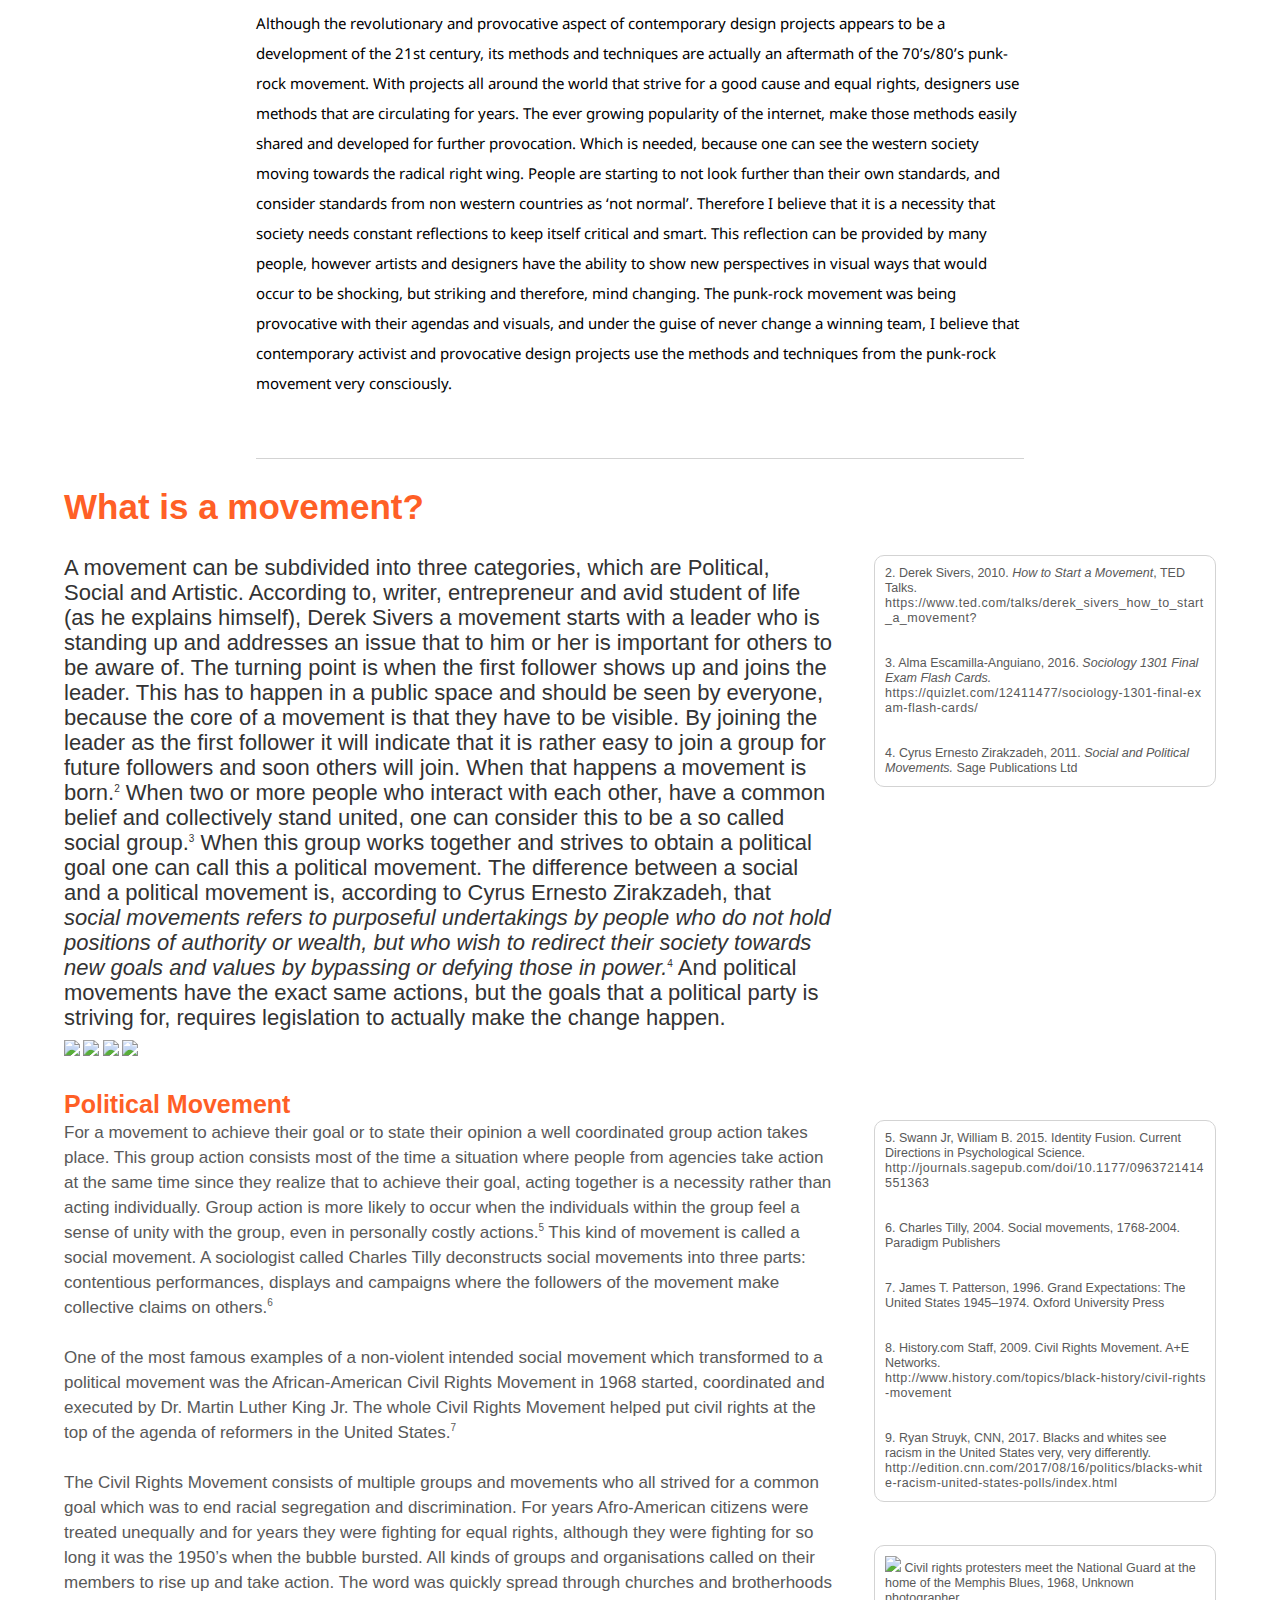
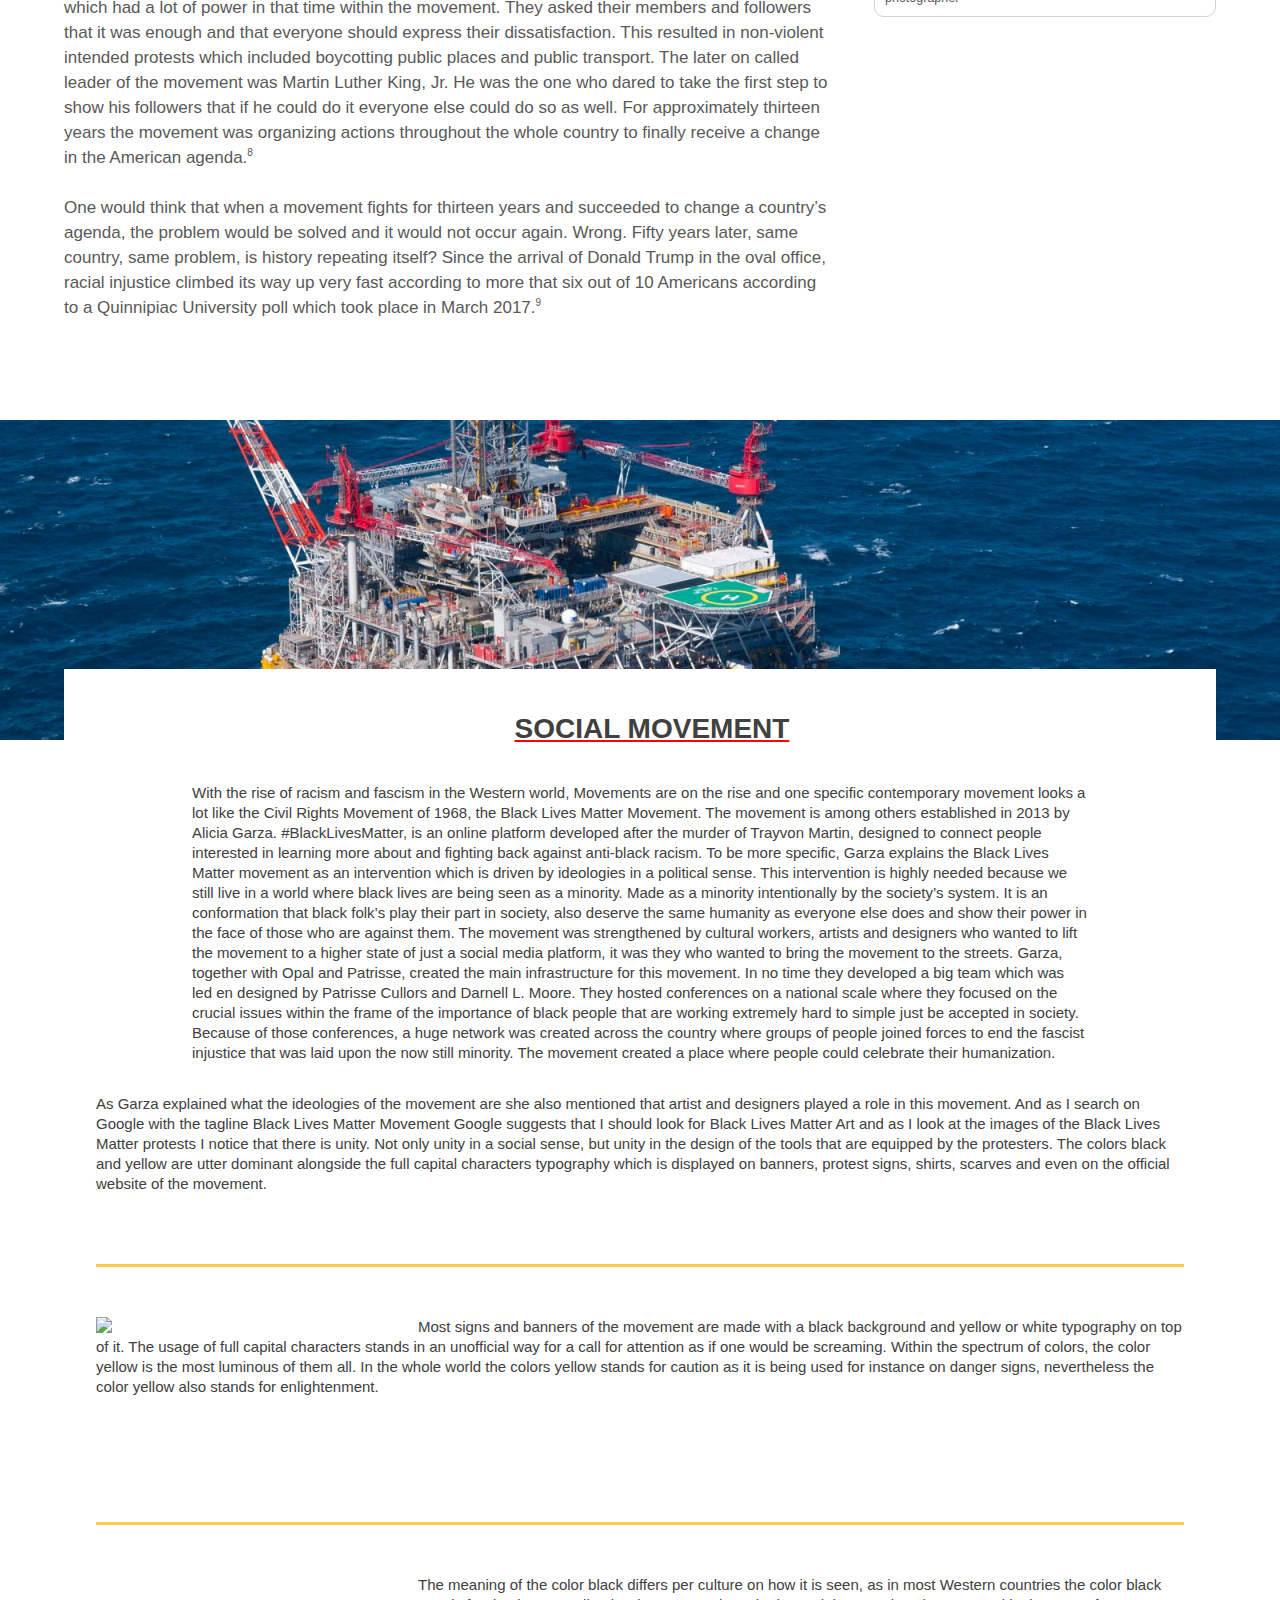
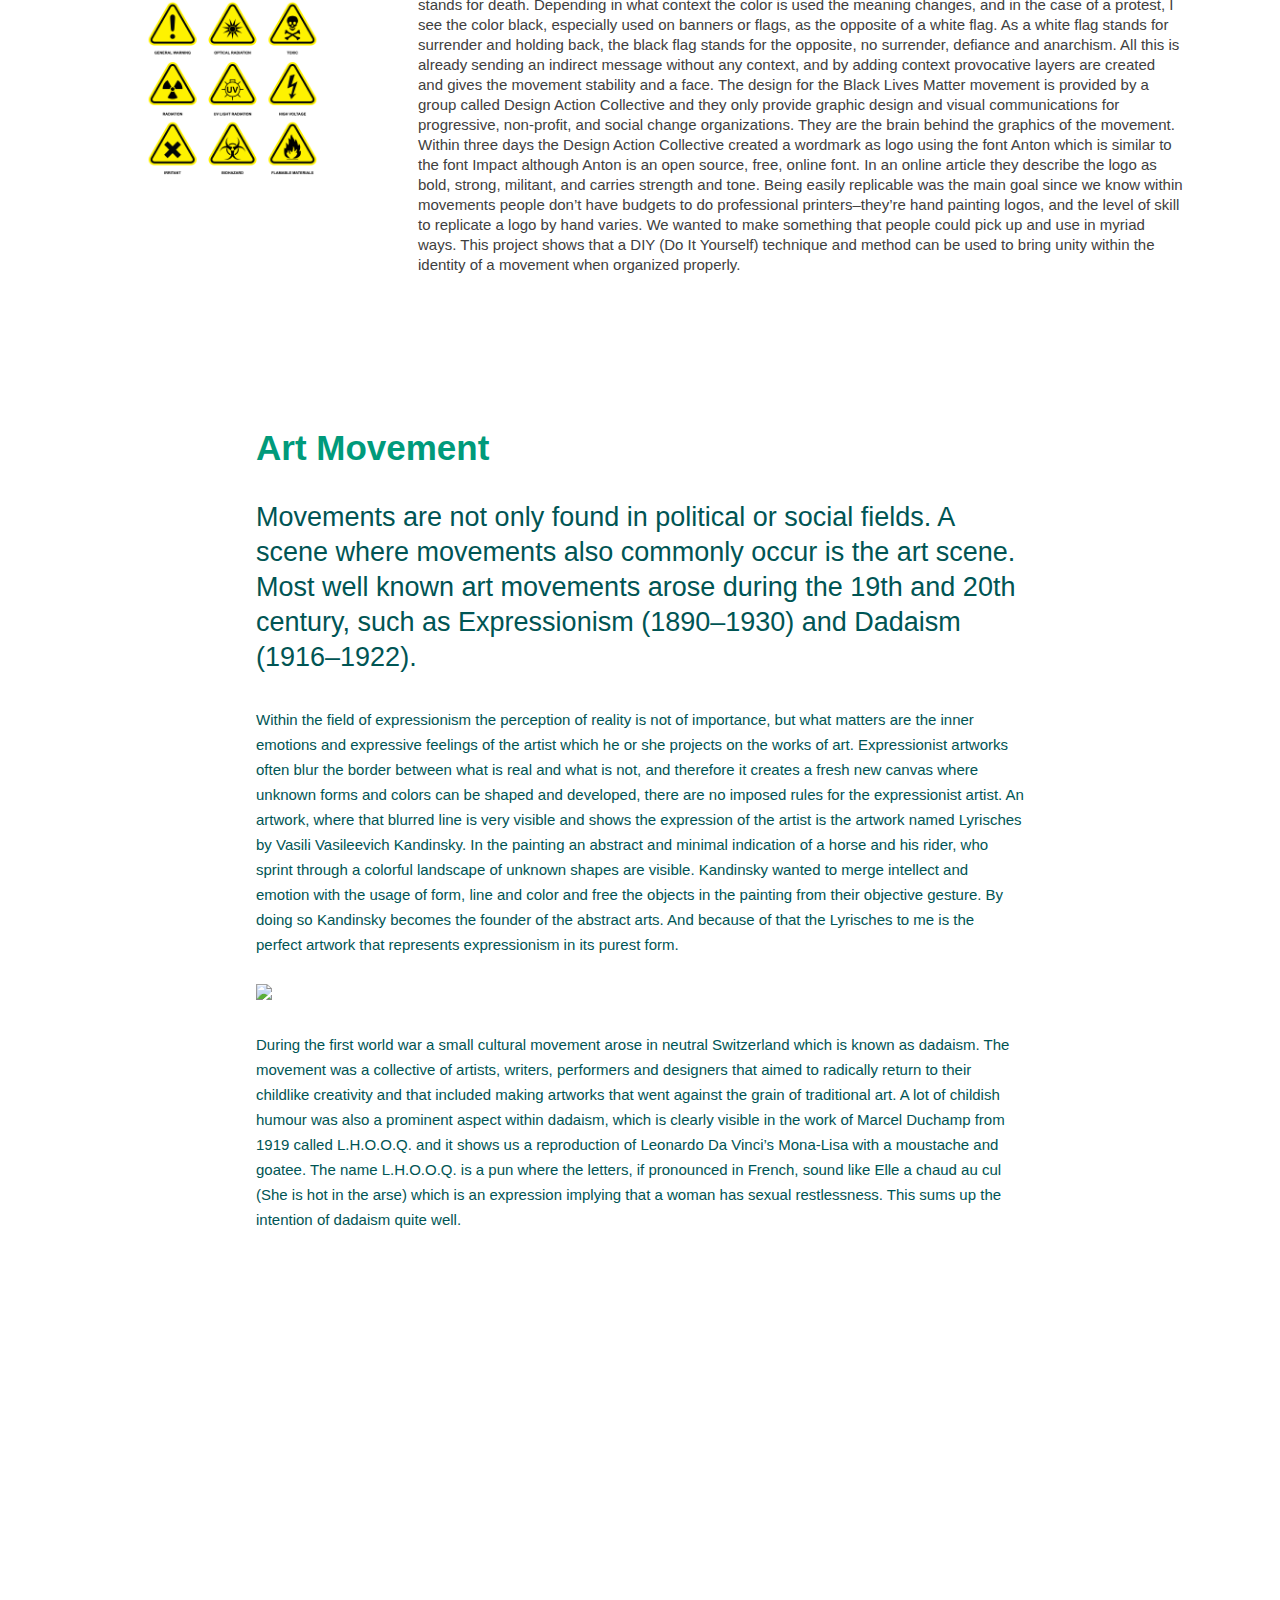
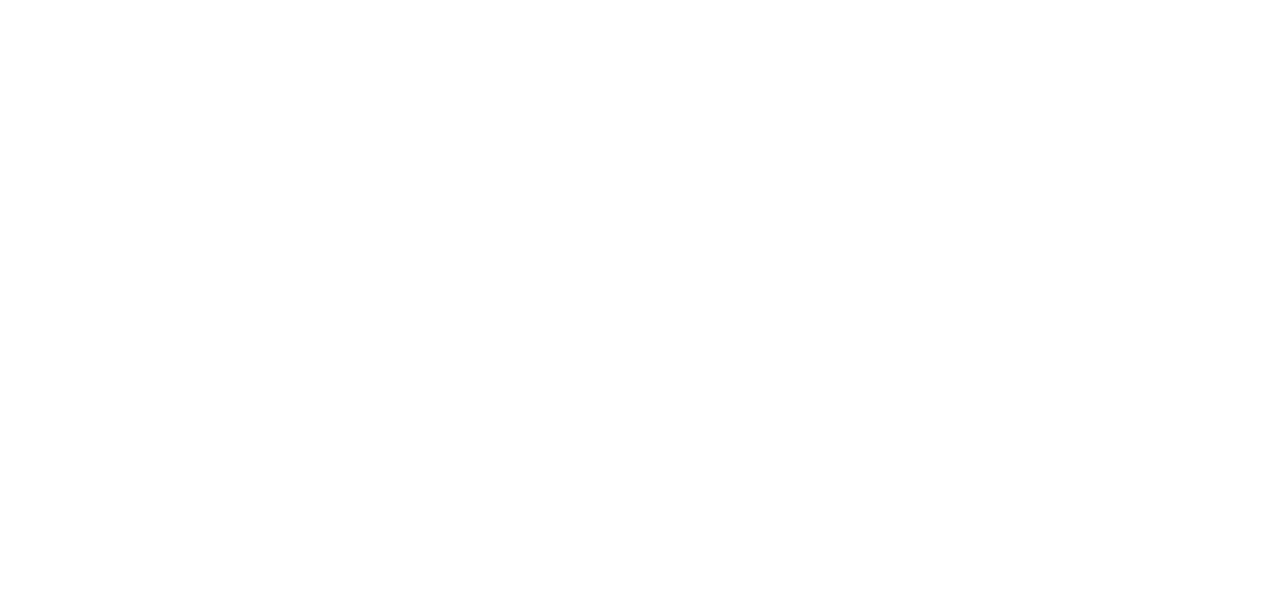
==== commit eb1cbbea: "Edit" ====
--- a/index.html
+++ b/index.html
@@ -9,11 +9,10 @@
 </head>
 <body>
 
-    <button onmousedown="clearcanvas1()" onmouseup="StopSound2('mySound')">Reset Authority</button>
+    <button onmousedown="clearcanvas1()">Reset Authority</button>
 
     <div id="sketch">
-        <canvas id="paint" onmousedown="PlaySound('mySound')" 
-    onmouseup="StopSound('mySound')"></canvas>
+        <canvas id="paint"></canvas>
     </div>
 
 	<div id="logo">
@@ -25,7 +24,7 @@
     </div>
 
     <div id="nav_01">
-        Anarchism, Agendas & Pin Buttons
+        Anarchism, > Agendas > & Pin Buttons
     </div>
 
     <div id="chaptertitle_01">
@@ -33,6 +32,11 @@
     </div>
 
     <div id="intro_01">
+        <br>
+        <div id="footnote_01">
+            1. Jim Lindberg, 1999. <i>Greed, Straight Ahead.</i> Pennywise, Epitaph Records
+        </div>
+
         <i>Society, We all know there's something wrong and we know it all along. Sincerity, You may think there's no one else till they put you on a shelf. Society, Pay your taxes stand in line help them plan for your demise. Society, Crush the weak to get your share cause nobody's playing fair.</i><span style="font-size:10px; vertical-align:super; line-height:10px;">1</span>
     </div>
 
@@ -46,65 +50,130 @@
         Nowadays, with many political events that include injustice and fascism happening all around the world, the numbers of movements (or members of already existing movements) are growing fast. Where are we standing as educated political designers in this matter, and how do we react on it? The aesthetics and agendas of 70’s and 80’s punk-rock movement were striking and provocative, not only nation wide but globally. Still nowadays the visual communication of the punk-rock movement is considered to be striking. Around me I noticed that a lot of techniques and tactics, that were used to distribute the anti-fascist ideologies, are being used in contemporary graphic design practices. What were this specific tactics and methods that made the face of punk-rock so provocative and are those tactics and methods still relevant in contemporary provocative and activist design projects?
         <br><br>
         Although the revolutionary and provocative aspect of contemporary design projects appears to be a development of the 21st century, its methods and techniques are actually an aftermath of the 70’s/80’s punk-rock movement. With projects all around the world that strive for a good cause and equal rights, designers use methods that are circulating for years. The ever growing popularity of the internet, make those methods easily shared and developed for further provocation. Which is needed, because one can see the western society moving towards the radical right wing. People are starting to not look further than their own standards, and consider standards from non western countries as ‘not normal’. Therefore I believe that it is a necessity that society needs constant reflections to keep itself critical and smart. This reflection can be provided by many people, however artists and designers have the ability to show new perspectives in visual ways that would occur to be shocking, but striking and therefore, mind changing. The punk-rock movement was being provocative with their agendas and visuals, and under the guise of never change a winning team, I believe that contemporary activist and provocative design projects use the methods and techniques from the punk-rock movement very consciously.
+        <br><br><br>
     </div>
     <br><br><br><br><br><br><br><br><br><br><br><br><br><br><br>
-    <div id="footnote_01">
-        1. Jim Lindberg, 1999. <i>Greed, Straight Ahead.</i> Pennywise, Epitaph Records
-    </div>
-
-     <div id="chaptertitle_02">
+
+    <div id="chaptertitle_02">
         What is a movement?
     </div>
 
-    <div id="intro_01">
+    <div id="intro_02">
+        <div id="footnote_02">
+            2. Derek Sivers, 2010. <i>How to Start a Movement</i>, TED Talks. <br><span style="letter-spacing:-1.5px">h t t p s : / / w w w . t e d . c o m / t a l k s / d e r e k _ s i v e r s _ h o w _ t o _ s t a r t _ a _ m o v e m e n t ?</span>
+            <br>
+            <br>
+            <br>
+            3. Alma Escamilla-Anguiano, 2016. <i>Sociology 1301 Final Exam Flash Cards.</i> <br><span style="letter-spacing:-1.5px">h t t p s : / / q u i z l e t . c o m / 1 2 4 1 1 4 7 7 / s o c i o l o g y - 1 3 0 1 - f i n a l - e x a m - f l a s h - c a r d s /</span>
+            <br>
+            <br>
+            <br>
+            4. Cyrus Ernesto Zirakzadeh, 2011. <i>Social and Political Movements.</i> Sage Publications Ltd
+        </div>
+
+        A movement can be subdivided into three categories, which are Political, Social and Artistic. According to, writer, entrepreneur and avid student of life (as he explains himself), Derek Sivers a movement starts with a leader who is standing up and addresses an issue that to him or her is important for others to be aware of. The turning point is when the first follower shows up and joins the leader. This has to happen in a public space and should be seen by everyone, because the core of a movement is that they have to be visible. By joining the leader as the first follower it will indicate that it is rather easy to join a group for future followers and soon others will join. When that happens a movement is born.<span style="font-size:10px; vertical-align:super; line-height:10px;">2</span> When two or more people who interact with each other, have a common belief and collectively stand united, one can consider this to be a so called social group.<span style="font-size:10px; vertical-align:super; line-height:10px;">3</span> When this group works together and strives to obtain a political goal one can call this a political movement. The difference between a social and a political movement is, according to Cyrus Ernesto Zirakzadeh, that <i>social movements refers to purposeful undertakings by people who do not hold positions of authority or wealth, but who wish to redirect their society towards new goals and values by bypassing or defying those in power.</i><span style="font-size:10px; vertical-align:super; line-height:10px;">4</span> And political movements have the exact same actions, but the goals that a political party is striving for, requires legislation to actually make the change happen.
 
         <div id="startamovement">
             <img src="img/HowToStartAMovement_01.png">
             <img src="img/HowToStartAMovement_02.png">
             <img src="img/HowToStartAMovement_03.png">
-            <img src="img/HowToStartAMovement_04.png">
             <img src="img/HowToStartAMovement_05.png">
         </div>
-
-        <div id="footnote_02">
-        <br>
-        2. Derek Sivers, 2010. <i>How to Start a Movement</i>, TED Talks 
-        <br>https://www.ted.com/talks/<br>derek_sivers_how_to_start_<br>a_movement?
-        <br>
-        <br>
-        <br>
-        3. Alma Escamilla-Anguiano, 2016. <i>Sociology 1301 Final Exam Flash Cards.</i> <br>https://quizlet.com/12411477<br>/sociology-1301-final-exam-flash-cards/
-        <br>
-        <br>
-        <br>
-        4. Cyrus Ernesto Zirakzadeh, 2011. <i>Social and Political Movements.</i> Sage Publications Ltd
-        </div>
-
-        A movement can be subdivided into three categories, which are Political, Social and Artistic. According to, writer, entrepreneur and avid student of life (as he explains himself), Derek Sivers a movement starts with a leader who is standing up and addresses an issue that to him or her is important for others to be aware of. The turning point is when the first follower shows up and joins the leader. This has to happen in a public space and should be seen by everyone, because the core of a movement is that they have to be visible. By joining the leader as the first follower it will indicate that it is rather easy to join a group for future followers and soon others will join. When that happens a movement is born.<span style="font-size:10px; vertical-align:super; line-height:10px;">2</span> When two or more people who interact with each other, have a common belief and collectively stand united, one can consider this to be a so called social group.<span style="font-size:10px; vertical-align:super; line-height:10px;">3</span> When this group works together and strives to obtain a political goal one can call this a political movement. The difference between a social and a political movement is, according to Cyrus Ernesto Zirakzadeh, that <i>social movements refers to purposeful undertakings by people who do not hold positions of authority or wealth, but who wish to redirect their society towards new goals and values by bypassing or defying those in power.</i><span style="font-size:10px; vertical-align:super; line-height:10px;">4</span> And political movements have the exact same actions, but the goals that a political party is striving for, requires legislation to actually make the change happen.
-
         
     </div>
 
-    
-
-
-    <div id="body_01">
-    <b>Political Movement</b>
-    <br>
-    For a movement to achieve their goal or to state their opinion a well coordinated group action takes place. This group action consists most of the time a situation where people from agencies take action at the same time since they realize that to achieve their goal, acting together is a necessity rather than acting individually. Group action is more likely to occur when the individuals within the group feel a sense of unity with the group, even in personally costly actions. This kind of movement is called a social movement. A sociologist called Charles Tilly deconstructs social movements into three parts: contentious performances, displays and campaigns where the followers of the movement make collective claims on others. 
-    <br><br>
-    One of the most famous examples of a non-violent intended social movement which transformed to a political movement was the African-American Civil Rights Movement in 1968 started, coordinated and executed by Dr. Martin Luther King Jr. The whole Civil Rights Movement helped put civil rights at the top of the agenda of reformers in the United States. 
-    <br><div id="civilright_01">
+
+    <div id="body_02">
+    <b><span style="font-size:25px;color:#ff5f26;font-family:'INGMeWeb-Bold',sans-serif;">Political Movement</span></b>
+    <div id="footnote_03">
+        5. Swann Jr, William B. 2015. Identity Fusion. Current Directions in Psychological Science. <br><span style="letter-spacing:-1.5px">h t t p : / / j o u r n a l s . s a g e p u b . c o m / d o i / 1 0 . 1 1 7 7 / 0 9 6 3 7 2 1 4 1 4 5 5 1 3 6 3</span>
+        <br>
+        <br>
+        <br>
+        6. Charles Tilly, 2004. Social movements, 1768-2004. Paradigm Publishers
+        <br>   
+        <br>
+        <br>
+        7. James T. Patterson, 1996. Grand Expectations: The United States 1945–1974. Oxford University Press
+        <br>
+        <br>
+        <br>
+        8. History.com Staff, 2009. Civil Rights Movement. A+E Networks. <br><span style="letter-spacing:-1.5px">h t t p : / / w w w . h i s t o r y . c o m / t o p i c s / b l a c k - h i s t o r y / c i v i l - r i g h t s - m o v e m e n t</span>
+        <br>
+        <br>
+        <br>
+        9. Ryan Struyk, CNN, 2017. Blacks and whites see racism in the United States very, very differently.<br><span style="letter-spacing:-1.5px">h t t p : / / e d i t i o n . c n n . c o m / 2 0 1 7 / 0 8 / 1 6 / p o l i t i c s / b l a c k s - w h i t e - r a c i s m - u n i t e d - s t a t e s - p o l l s / i n d e x . h t m l</span>
+    </div>
+    <br>
+    For a movement to achieve their goal or to state their opinion a well coordinated group action takes place. This group action consists most of the time a situation where people from agencies take action at the same time since they realize that to achieve their goal, acting together is a necessity rather than acting individually. Group action is more likely to occur when the individuals within the group feel a sense of unity with the group, even in personally costly actions.<span style="font-size:10px; vertical-align:super; line-height:10px;">5</span> This kind of movement is called a social movement. A sociologist called Charles Tilly deconstructs social movements into three parts: contentious performances, displays and campaigns where the followers of the movement make collective claims on others.<span style="font-size:10px; vertical-align:super; line-height:10px;">6</span> 
+    <br>
+    <br>
+    One of the most famous examples of a non-violent intended social movement which transformed to a political movement was the African-American Civil Rights Movement in 1968 started, coordinated and executed by Dr. Martin Luther King Jr. The whole Civil Rights Movement helped put civil rights at the top of the agenda of reformers in the United States.<span style="font-size:10px; vertical-align:super; line-height:10px;">7</span> 
+    <br>
+    <div id="civilright_01">
         <img src="img/CivilRightsMovement_01.jpg">
-    </div><br>
-    The Civil Rights Movement consists of multiple groups and movements who all strived for a common goal which was to end racial segregation and discrimination. For years Afro-American citizens were treated unequally and for years they were fighting for equal rights, although they were fighting for so long it was the 1950’s when the bubble bursted. All kinds of groups and organisations called on their members to rise up and take action. The word was quickly spread through churches and brotherhoods which had a lot of power in that time within the movement. They asked their members and followers that it was enough and that everyone should express their dissatisfaction. This resulted in non-violent intended protests which included boycotting public places and public transport. The later on called leader of the movement was Martin Luther King, Jr. He was the one who dared to take the first step to show his followers that if he could do it everyone else could do so as well. For approximately thirteen years the movement was organizing actions throughout the whole country to finally receive a change in the American agenda. 
-    <br>
-
-    <br>
-    One would think that when a movement fights for thirteen years and succeeded to change a country’s agenda, the problem would be solved and it would not occur again. Wrong. Fifty years later, same country, same problem, is history repeating itself? Since the arrival of Donald Trump in the oval office, racial injustice climbed its way up very fast according to more that six out of 10 Americans according to a Quinnipiac University poll which took place in March 2017. 
-    </div>
-
-<audio id='mySound' src='mp3/Society.mp3'/>
+        Civil rights protesters meet the National Guard at the home of the Memphis Blues, 1968, Unknown photographer
+    </div>
+    <br>
+    The Civil Rights Movement consists of multiple groups and movements who all strived for a common goal which was to end racial segregation and discrimination. For years Afro-American citizens were treated unequally and for years they were fighting for equal rights, although they were fighting for so long it was the 1950’s when the bubble bursted. All kinds of groups and organisations called on their members to rise up and take action. The word was quickly spread through churches and brotherhoods which had a lot of power in that time within the movement. They asked their members and followers that it was enough and that everyone should express their dissatisfaction. This resulted in non-violent intended protests which included boycotting public places and public transport. The later on called leader of the movement was Martin Luther King, Jr. He was the one who dared to take the first step to show his followers that if he could do it everyone else could do so as well. For approximately thirteen years the movement was organizing actions throughout the whole country to finally receive a change in the American agenda.<span style="font-size:10px; vertical-align:super; line-height:10px;">8</span> 
+    <br>
+    <br>
+    One would think that when a movement fights for thirteen years and succeeded to change a country’s agenda, the problem would be solved and it would not occur again. Wrong. Fifty years later, same country, same problem, is history repeating itself? Since the arrival of Donald Trump in the oval office, racial injustice climbed its way up very fast according to more that six out of 10 Americans according to a Quinnipiac University poll which took place in March 2017.<span style="font-size:10px; vertical-align:super; line-height:10px;">9</span> 
+    </div>
+
+    <div id="header">
+        <img src="img/Deep-water.jpeg">
+    </div>
+
+    <span style="font-family:'Arial',sans-serif;position:absolute;z-index:10;margin-top:-75px;width:70%;margin-left:5%;margin-right:5%;padding-left:10%;padding-right:10%;background-color:white;padding-top:50px;left:0;font-size:15px;line-height:20px;color:#404040;">
+        <b>
+            <span style="font-size:28px;color:#404040;font-family:'Arial',sans-serif;text-transform:uppercase;text-decoration:underline;text-decoration-color:red;padding-left:36%;">Social Movement</span></b><br>
+        <br>
+        <br>
+        With the rise of racism and fascism in the Western world, Movements are on the rise and one specific contemporary movement looks a lot like the Civil Rights Movement of 1968, the Black Lives Matter Movement. The movement is among others established in 2013 by Alicia Garza. #BlackLivesMatter, is an online platform developed after the murder of Trayvon Martin, designed to connect people interested in learning more about and fighting back against anti-black racism. To be more specific, Garza explains the Black Lives Matter movement as an intervention which is driven by ideologies in a political sense. This intervention is highly needed because we still live in a world where black lives are being seen as a minority. Made as a minority intentionally by the society’s system. It is an conformation that black folk’s play their part in society, also deserve the same humanity as everyone else does and show their power in the face of those who are against them. The movement was strengthened by cultural workers, artists and designers who wanted to lift the movement to a higher state of just a social media platform, it was they who wanted to bring the movement to the streets. Garza, together with Opal and Patrisse, created the main infrastructure for this movement. In no time they developed a big team which was led en designed by Patrisse Cullors and Darnell L. Moore. They hosted conferences on a national scale where they focused on the crucial issues within the frame of the importance of black people that are working extremely hard to simple just be accepted in society. Because of those conferences, a huge network was created across the country where groups of people joined forces to end the fascist injustice that was laid upon the now still minority. The movement created a place where people could celebrate their humanization.
+    </span>
+
+    <div id="body_03">
+        <br>
+        <br>
+        <div id="footnote_04">
+        </div>
+        <br>
+        <br>
+        <br>
+        As Garza explained what the ideologies of the movement are she also mentioned that artist and designers played a role in this movement. And as I search on Google with the tagline Black Lives Matter Movement Google suggests that I should look for Black Lives Matter Art and as I look at the images of the Black Lives Matter protests I notice that there is unity. Not only unity in a social sense, but unity in the design of the tools that are equipped by the protesters. The colors black and yellow are utter dominant alongside the full capital characters typography which is displayed on banners, protest signs, shirts, scarves and even on the official website of the movement.
+        <br>
+        <br>
+        <div id="alternative_01">
+            <img src="img/BlackLivesMatter_01.png">
+            Most signs and banners of the movement are made with a black background and yellow or white typography on top of it. The usage of full capital characters stands in an unofficial way for a call for attention as if one would be screaming. Within the spectrum of colors, the color yellow is the most luminous of them all. In the whole world the colors yellow stands for caution as it is being used for instance on danger signs, nevertheless the color yellow also stands for enlightenment.
+        </div>
+            
+        <div id="alternative_02">
+            <img src="img/Danger-Symbol-Signs.jpg">
+            The meaning of the color black differs per culture on how it is seen, as in most Western countries the color black stands for death. Depending in what context the color is used the meaning changes, and in the case of a protest, I see the color black, especially used on banners or flags, as the opposite of a white flag. As a white flag stands for surrender and holding back, the black flag stands for the opposite, no surrender, defiance and anarchism. All this is already sending an indirect message without any context, and by adding context provocative layers are created and gives the movement stability and a face. The design for the Black Lives Matter movement is provided by a group called Design Action Collective and they only provide graphic design and visual communications for progressive, non-profit, and social change organizations. They are the brain behind the graphics of the movement. Within three days the Design Action Collective created a wordmark as logo using the font Anton which is similar to the font Impact although Anton is an open source, free, online font. In an online article they describe the logo as bold, strong, militant, and carries strength and tone. Being easily replicable was the main goal since we know within movements people don’t have budgets to do professional printers–they’re hand painting logos, and the level of skill to replicate a logo by hand varies. We wanted to make something that people could pick up and use in myriad ways. This project shows that a DIY (Do It Yourself) technique and method can be used to bring unity within the identity of a movement when organized properly.
+        </div>
+    </div>
+
+    <div id="chaptertitle_04">
+        Art Movement
+    </div>
+
+    <div id="intro_04">
+        <br>
+        Movements are not only found in political or social fields. A scene where movements also commonly occur is the art scene. Most well known art movements arose during the 19th and 20th century, such as Expressionism (1890–1930) and Dadaism (1916–1922). 
+    </div>
+
+    <div id="body_04">
+        Within the field of expressionism the perception of reality is not of importance, but what matters are the inner emotions and expressive feelings of the artist which he or she projects on the works of art. Expressionist artworks often blur the border between what is real and what is not, and therefore it creates a fresh new canvas where unknown forms and colors can be shaped and developed, there are no imposed rules for the expressionist artist. An artwork, where that blurred line is very visible and shows the expression of the artist is the artwork named Lyrisches by Vasili Vasileevich Kandinsky. In the painting an abstract and minimal indication of a horse and his rider, who sprint through a colorful landscape of unknown shapes are visible. Kandinsky wanted to merge intellect and emotion with the usage of form, line and color and free the objects in the painting from their objective gesture. By doing so Kandinsky becomes the founder of the abstract arts. And because of that the Lyrisches to me is the perfect artwork that represents expressionism in its purest form.
+        <br>
+        <br>
+        <img src="img/Expresionism_01.jpg">
+        <br>
+        <br>
+        During the first world war a small cultural movement arose in neutral Switzerland which is known as dadaism. The movement was a collective of artists, writers, performers and designers that aimed to radically return to their childlike creativity and that included making artworks that went against the grain of traditional art. A lot of childish humour was also a prominent aspect within dadaism, which is clearly visible in the work of Marcel Duchamp from 1919 called L.H.O.O.Q. and it shows us a reproduction of Leonardo Da Vinci’s Mona-Lisa with a moustache and goatee. The name L.H.O.O.Q. is a pun where the letters, if pronounced in French, sound like Elle a chaud au cul (She is hot in the arse) which is an expression implying that a woman has sexual restlessness. This sums up the intention of dadaism quite well.
+    </div>
+
 <script> 
 (function() {
     var canvas = document.querySelector('#paint');
@@ -131,8 +200,8 @@
     ctx.lineWidth = 20;
     ctx.lineJoin = 'round';
     ctx.lineCap = 'round';
-    ctx.strokeStyle = 'red';
-    ctx.shadowColor='red';
+    ctx.strokeStyle = 'black';
+    ctx.shadowColor='black';
     ctx.shadowBlur=25;
 
     canvas.addEventListener('mousedown', function(e) {
@@ -153,112 +222,12 @@
     
 }());
 
-function PlaySound(soundobj) {
-    var thissound=document.getElementById(soundobj);
-    thissound.play();
-}
-
-function StopSound(soundobj) {
-    var thissound=document.getElementById(soundobj);
-    thissound.pause();
-}
-
 function clearcanvas1()
 {
     var canvas = document.getElementById('paint'),
         ctx = canvas.getContext("2d");
     ctx.clearRect(0, 0, canvas.width, canvas.height);
 }
-
-function StopSound2(soundobj) {
-    var thissound=document.getElementById(soundobj);
-    thissound.pause();
-    thissound.currentTime=0;
-}
-
-
-//Make the DIV element draggagle:
-dragElement(document.getElementById(("startamovement")));
-
-function dragElement(elmnt) {
-  var pos1 = 0, pos2 = 0, pos3 = 0, pos4 = 0;
-  if (document.getElementById(elmnt.id + "img")) {
-    /* if present, the header is where you move the DIV from:*/
-    document.getElementById(elmnt.id + "img").onmousedown = dragMouseDown;
-  } else {
-    /* otherwise, move the DIV from anywhere inside the DIV:*/
-    elmnt.onmousedown = dragMouseDown;
-  }
-
-  function dragMouseDown(e) {
-    e = e || window.event;
-    // get the mouse cursor position at startup:
-    pos3 = e.clientX;
-    pos4 = e.clientY;
-    document.onmouseup = closeDragElement;
-    // call a function whenever the cursor moves:
-    document.onmousemove = elementDrag;
-  }
-
-  function elementDrag(e) {
-    e = e || window.event;
-    // calculate the new cursor position:
-    pos1 = pos3 - e.clientX;
-    pos2 = pos4 - e.clientY;
-    pos3 = e.clientX;
-    pos4 = e.clientY;
-    // set the element's new position:
-    elmnt.style.top = (elmnt.offsetTop - pos2) + "px";
-    elmnt.style.left = (elmnt.offsetLeft - pos1) + "px";
-  }
-
-  function closeDragElement() {
-    /* stop moving when mouse button is released:*/
-    document.onmouseup = null;
-    document.onmousemove = null;
-  }
-}
-
-dragElement(document.getElementById(("civilright_01")));
-
-function dragElement(elmnt) {
-  var pos1 = 0, pos2 = 0, pos3 = 0, pos4 = 0;
-  if (document.getElementById(elmnt.id + "img")) {
-    /* if present, the header is where you move the DIV from:*/
-    document.getElementById(elmnt.id + "img").onmousedown = dragMouseDown;
-  } else {
-    /* otherwise, move the DIV from anywhere inside the DIV:*/
-    elmnt.onmousedown = dragMouseDown;
-  }
-
-  function dragMouseDown(e) {
-    e = e || window.event;
-    // get the mouse cursor position at startup:
-    pos3 = e.clientX;
-    pos4 = e.clientY;
-    document.onmouseup = closeDragElement;
-    // call a function whenever the cursor moves:
-    document.onmousemove = elementDrag;
-  }
-
-  function elementDrag(e) {
-    e = e || window.event;
-    // calculate the new cursor position:
-    pos1 = pos3 - e.clientX;
-    pos2 = pos4 - e.clientY;
-    pos3 = e.clientX;
-    pos4 = e.clientY;
-    // set the element's new position:
-    elmnt.style.top = (elmnt.offsetTop - pos2) + "px";
-    elmnt.style.left = (elmnt.offsetLeft - pos1) + "px";
-  }
-
-  function closeDragElement() {
-    /* stop moving when mouse button is released:*/
-    document.onmouseup = null;
-    document.onmousemove = null;
-  }
-}
 </script>
 </body>
 </html>--- a/styles/styles_thesis.css
+++ b/styles/styles_thesis.css
@@ -1,7 +1,31 @@
+@font-face {
+    font-family: 'INGMeWeb-Regular';
+    src: url(font/INGMeWeb-Regular.woff);
+}
+
+@font-face {
+    font-family: 'INGMeWeb-Bold';
+    src: url(font/INGMeWeb-Bold.woff);
+}
+
+@font-face {
+    font-family: 'EuclidFlex-Light';
+    src: url(font/EuclidFlex-Light.woff);
+}
+
+@font-face {
+    font-family: 'EuclidFlex-Regular';
+    src: url(font/EuclidFlex-Regular.woff);
+}
+
+@font-face {
+    font-family: 'EuclidFlex-Bold';
+    src: url(font/EuclidFlex-Bold.woff);
+}
+
 body {
 	margin: 0;
     overflow-x: hidden;
-    font-family: 'Noto Sans', sans-serif;
     -webkit-user-select: none; /* Safari */        
     -moz-user-select: none; /* Firefox */
     -ms-user-select: none; /* IE10+/Edge */
@@ -11,7 +35,7 @@
 }
 
 button {
-    z-index: 16;
+    z-index: 100;
     position: fixed;
     text-decoration: none;
     border:none;
@@ -22,19 +46,19 @@
 }
 
 button:active {
-outline: none;
-border: none;
-background-color: white;
-color: #01689b;
+    outline: none;
+    border: none;
+    background-color: white;
+    color: #01689b;
 }
 
 button:focus {outline:0;}
 
 #sketch {
+    z-index: 99;
     position: absolute;
     width: 100%;
-    height: 4000px;
-    mix-blend-mode: multiply;
+    height: 7000px;
 }
 
 #paint {
@@ -43,12 +67,11 @@
 }
 
 #logo {
-    z-index: 10;
 	font-size: 60px;
 	text-align: center;
 	margin: auto;
 	width: 100%;
-    position: fixed;
+    position: absolute;
     background-color: white;
 }
 
@@ -60,134 +83,261 @@
     margin-top: 100px;
 }
 
+#nav_01 {
+    font-size: 25px;
+    font-family: 'Noto Sans', sans-serif;
+    line-height: 25px;
+    width: 50%;
+    margin-top: -5px;
+    float: left;
+    padding-left: 5%;
+    padding-right: 45%;
+    padding-top: 2%;
+    padding-bottom: 2%;
+    vertical-align: center;
+    background-color: #01689b;
+    color: white;
+}
+
+#chaptertitle_01 {
+    font-size: 25px;
+    font-family: 'Noto Sans', sans-serif;
+    font-weight: bold;
+    line-height: 32.5px;
+    width: 60%;
+    margin: auto;
+    float: left;
+    margin-left: 20%;
+    margin-right: 20%;
+    padding-top: 2.5%;
+}
+
+#intro_01 {
+    font-size: 20px;
+    font-family: 'Noto Sans', sans-serif;
+    line-height: 30px;
+    width: 60%;
+    margin: auto;
+    float: left;
+    margin-left: 20%;
+    margin-right: 20%;
+}
+
 #body_01 {
-        font-size: 15px;
-        font-family: 'Noto Sans', sans-serif;
-        line-height: 25px;
-        width: 50%;
-        margin: auto;
-        float: left;
-        padding-left: 25%;
-        padding-right: 25%;
-        padding-top: 2.5%;
-    }
-
-    #footnote_01 {
-        padding-left: 10%;
-        padding-right: 5%;
-        padding-top: 0;
-        width: 10%;
-        position: absolute;
-        font-family: 'Noto Sans', sans-serif;
-        line-height: 15px;
-        font-size:12.5px;
-    }
-
-    #nav_01 {
-        font-size: 25px;
-        font-family: 'Noto Sans', sans-serif;
-        line-height: 25px;
-        width: 50%;
-        margin-top: -5px;
-        float: left;
-        padding-left: 25%;
-        padding-right: 25%;
-        padding-top: 2%;
-        padding-bottom: 2%;
-        vertical-align: center;
-        background-color: #01689b;
-        color: white;
-    }
-
-    #chaptertitle_01 {
-        font-size: 25px;
-        font-family: 'Noto Sans', sans-serif;
-        font-weight: bold;
-        line-height: 32.5px;
-        width: 50%;
-        margin: auto;
-        float: left;
-        padding-left: 25%;
-        padding-right: 25%;
-        padding-top: 2.5%;
-    }
-
-    #intro_01 {
-        font-size: 20px;
-        font-family: 'Noto Sans', sans-serif;
-        line-height: 30px;
-        width: 50%;
-        margin: auto;
-        float: left;
-        padding-left: 25%;
-        padding-right: 25%;
-        padding-top: 2.5%;
-    }
-
-    #chaptertitle_02 {
-        font-size: 25px;
-        font-family: 'Noto Sans', sans-serif;
-        font-weight: bold;
-        line-height: 32.5px;
-        width: 50%;
-        margin: auto;
-        float: left;
-        padding-left: 25%;
-        padding-right: 25%;
-        padding-top: 2.5%;
-    }
-
-    #footnote_02 {
-        padding-left: 10%;
-        padding-right: 5%;
-        padding-top: 0;
-        width: 10%;
-        left: 0;
-        position: absolute;
-        font-family: 'Noto Sans', sans-serif;
-        line-height: 15px;
-        font-size:12.5px;
-    }
-
-    #startamovement {
-        z-index: 9;
-        width: 25%;
-        position: absolute;
-        right: 0;
-        float: right;
-        font-family: 'Noto Sans', sans-serif;
-        line-height: 15px;
-        font-size:12.5px;
-        mix-blend-mode: color;
-    }
-
-     #startamovement img {
-        cursor: move;
-        max-width: 90%;
-        padding-left: 5%;
-        padding-right: 5%;
-        margin-bottom: 10px;
-     }
-
-     #civilright_01 {
-        z-index: 9;
-        width: 25%;
-        position: absolute;
-        right: 0;
-        float: right;
-        font-family: 'Noto Sans', sans-serif;
-        line-height: 15px;
-        font-size:12.5px;
-        mix-blend-mode: color;
-    }
-
-    #civilright_01 img {
-        cursor: move;
-        max-width: 90%;
-        padding-left: 5%;
-        padding-right: 5%;
-        margin-bottom: 10px;
-     }
+    font-size: 15px;
+    font-family: 'Noto Sans', sans-serif;
+    line-height: 30px;
+    width: 60%;
+    margin: auto;
+    float: left;
+    margin-left: 20%;
+    margin-right: 20%;
+    padding-top: 2.5%;
+    border-bottom: 1px solid lightgray;
+}
+
+#footnote_01 {
+    left: 5%;
+    width: 10%;
+    position: absolute;
+    font-family: 'Noto Sans', sans-serif;
+    line-height: 15px;
+    font-size:12.5px;
+}
+
+#chaptertitle_02 {
+    font-size: 35px;
+    font-family: 'INGMeWeb-Bold', sans-serif;
+    font-weight: bold;
+    line-height: 32.5px;
+    width: 60%;
+    margin: auto;
+    float: left;
+    padding-left: 5%;
+    padding-right: 35%;
+    padding-top: 2.5%;
+    color: #ff5f26;
+}
+
+#intro_02 {
+    font-size: 22px;
+    font-family: 'INGMeWeb-Regular', sans-serif;
+    line-height: 25px;
+    width: 60%;
+    margin: auto;
+    float: left;
+    margin-left: 5%;
+    margin-right: 35%;
+    padding-top: 2.5%;
+    color: #333333;
+}
+
+#body_02 {
+    font-size: 17px;
+    font-family: 'INGMeWeb-Regular', sans-serif;
+    line-height: 25px;
+    width: 60%;
+    margin: auto;
+    float: left;
+    margin-left: 5%;
+    margin-right: 35%;
+    padding-top: 2.5%;
+    color: #595959;
+}
+
+#footnote_02 {
+    border-radius: 10px;
+    padding-left: 10px;
+    padding-right: 10px;
+    padding-top: 10px;
+    padding-bottom: 10px;
+    width: 25%;
+    right: 0;
+    margin-right: 5%;
+    position: absolute;
+    font-family: 'INGMeWeb-Regular', sans-serif;
+    line-height: 15px;
+    font-size:12.5px;
+    border: 1px solid lightgray;
+    color: #595959;
+}
+
+#startamovement {
+    width: 110%;
+    left: 5%;
+    font-family: 'INGMeWeb-Regular', sans-serif;
+    line-height: 15px;
+    font-size:12.5px;
+    margin-top: 10px;
+}
+
+#startamovement img {
+    max-width: 45%;
+}
+
+#footnote_03 {
+    border-radius: 10px;
+    padding-left: 10px;
+    padding-right: 10px;
+    padding-top: 10px;
+    padding-bottom: 10px;
+    width: 25%;
+    right: 0;
+    margin-right: 5%;
+    position: absolute;
+    font-family: 'INGMeWeb-Regular', sans-serif;
+    line-height: 15px;
+    font-size:12.5px;
+    border: 1px solid lightgray;
+    color: #595959;
+}
+
+#civilright_01 {
+    border-radius: 10px;
+    padding-left: 10px;
+    padding-right: 10px;
+    padding-top: 10px;
+    padding-bottom: 10px;
+    width: 25%;
+    right: 0;
+    margin-right: 5%;
+    margin-top: 100px;
+    position: absolute;
+    font-family: 'INGMeWeb-Regular', sans-serif;
+    line-height: 15px;
+    font-size:12.5px;
+    border: 1px solid lightgray;
+    color: #595959;
+}
+
+#civilright_01 img {
+    max-width: 100%;
+}
+
+#body_03 {
+    font-size: 15px;
+    font-family: 'Arial', sans-serif;
+    line-height: 20px;
+    width: 85%;
+    padding-top: 250px;
+    margin: auto;
+    float: left;
+    margin-left: 7.5%;
+    margin-right: 7.5%;
+    color:#404040;
+}
+
+#alternative_01 {
+    margin-top: 50px;
+    margin-bottom: 125px;
+    padding-top: 50px;
+    border-top: 3px solid #fdcd47;
+}
+
+#alternative_01 img {
+    width: 25%;
+    left: 0;
+    float: left;
+    margin-right: 50px;
+}
+
+#alternative_02 {
+    margin-top: 50px;
+    margin-bottom: 125px;
+    padding-top: 50px;
+    border-top: 3px solid #fdcd47;
+}
+
+#alternative_02 img {
+    width: 25%;
+    left: 0;
+    float: left;
+    margin-right: 50px;
+    margin-bottom: 60px;
+}
+
+#chaptertitle_04 {
+    font-size: 35px;
+    font-family: 'EuclidFlex-Bold', sans-serif;
+    font-weight: bold;
+    line-height: 32.5px;
+    width: 60%;
+    margin: auto;
+    float: left;
+    margin-left: 20%;
+    margin-right: 20%;
+    padding-top: 2.5%;
+    color: #009a7b;
+}
+
+#intro_04 {
+    font-size: 27px;
+    font-family: 'EuclidFlex-Regular', sans-serif;
+    line-height: 35px;
+    width: 60%;
+    margin: auto;
+    float: left;
+    margin-left: 20%;
+    margin-right: 20%;
+    color: #005554;
+}
+
+#body_04 {
+    font-size: 15px;
+    font-family: 'EuclidFlex-Light', sans-serif;
+    line-height: 25px;
+    width: 60%;
+    margin: auto;
+    float: left;
+    margin-left: 20%;
+    margin-right: 20%;
+    padding-top: 2.5%;
+    color: #005554;
+}
+
+#body_04 img {
+    width: 100%;
+}
 
 @media only print {
 
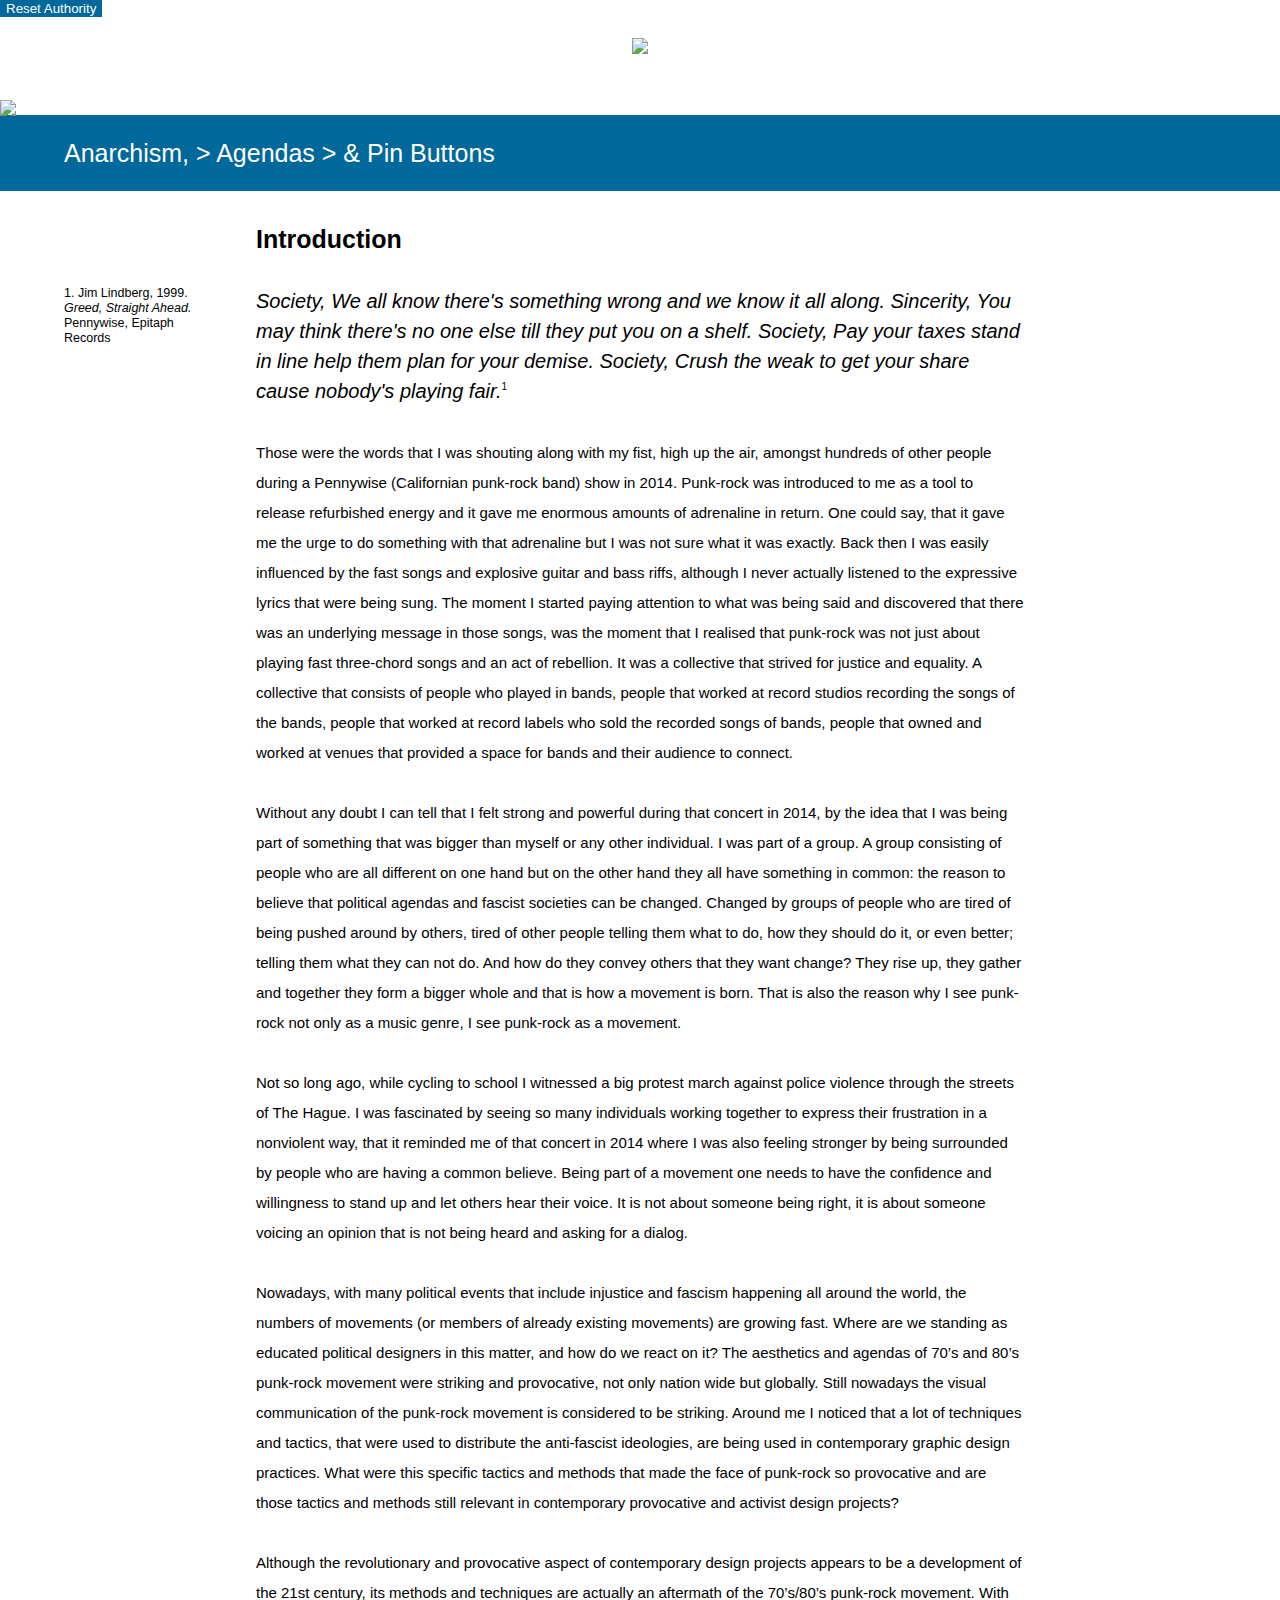
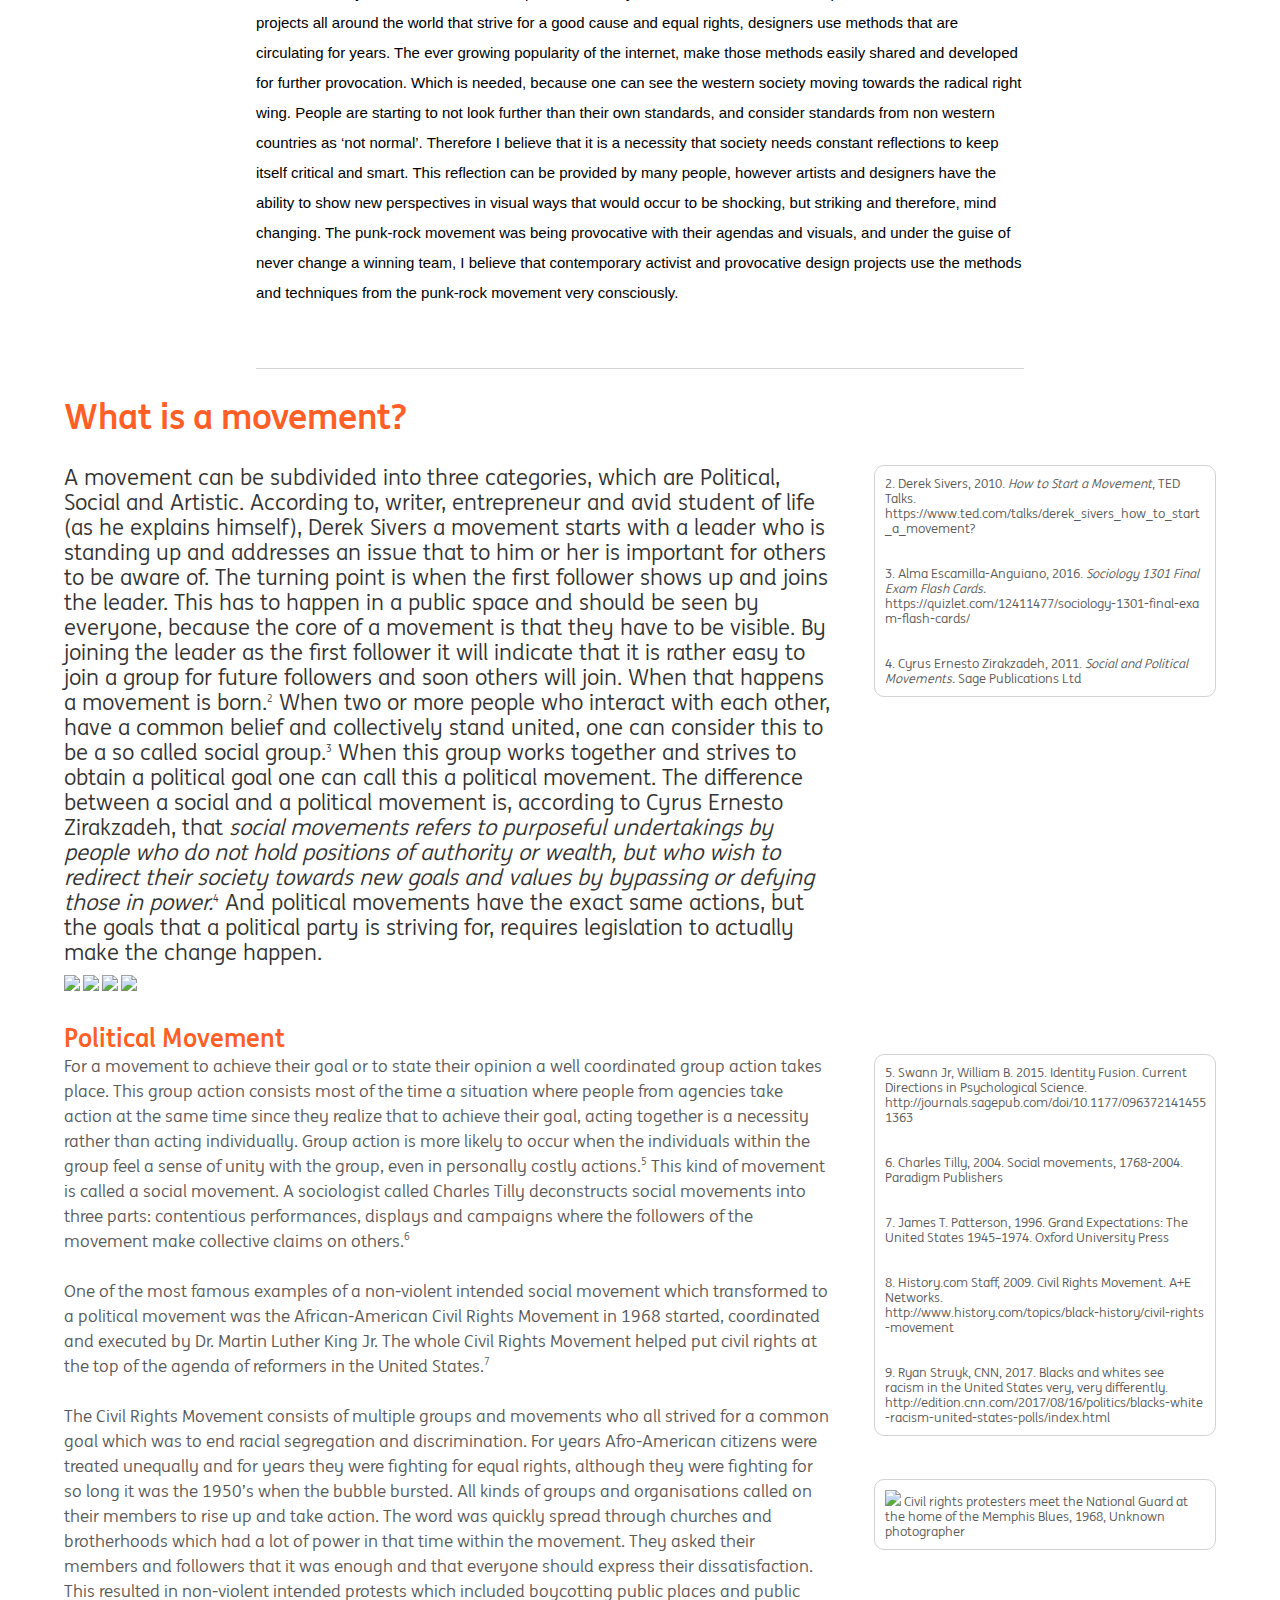
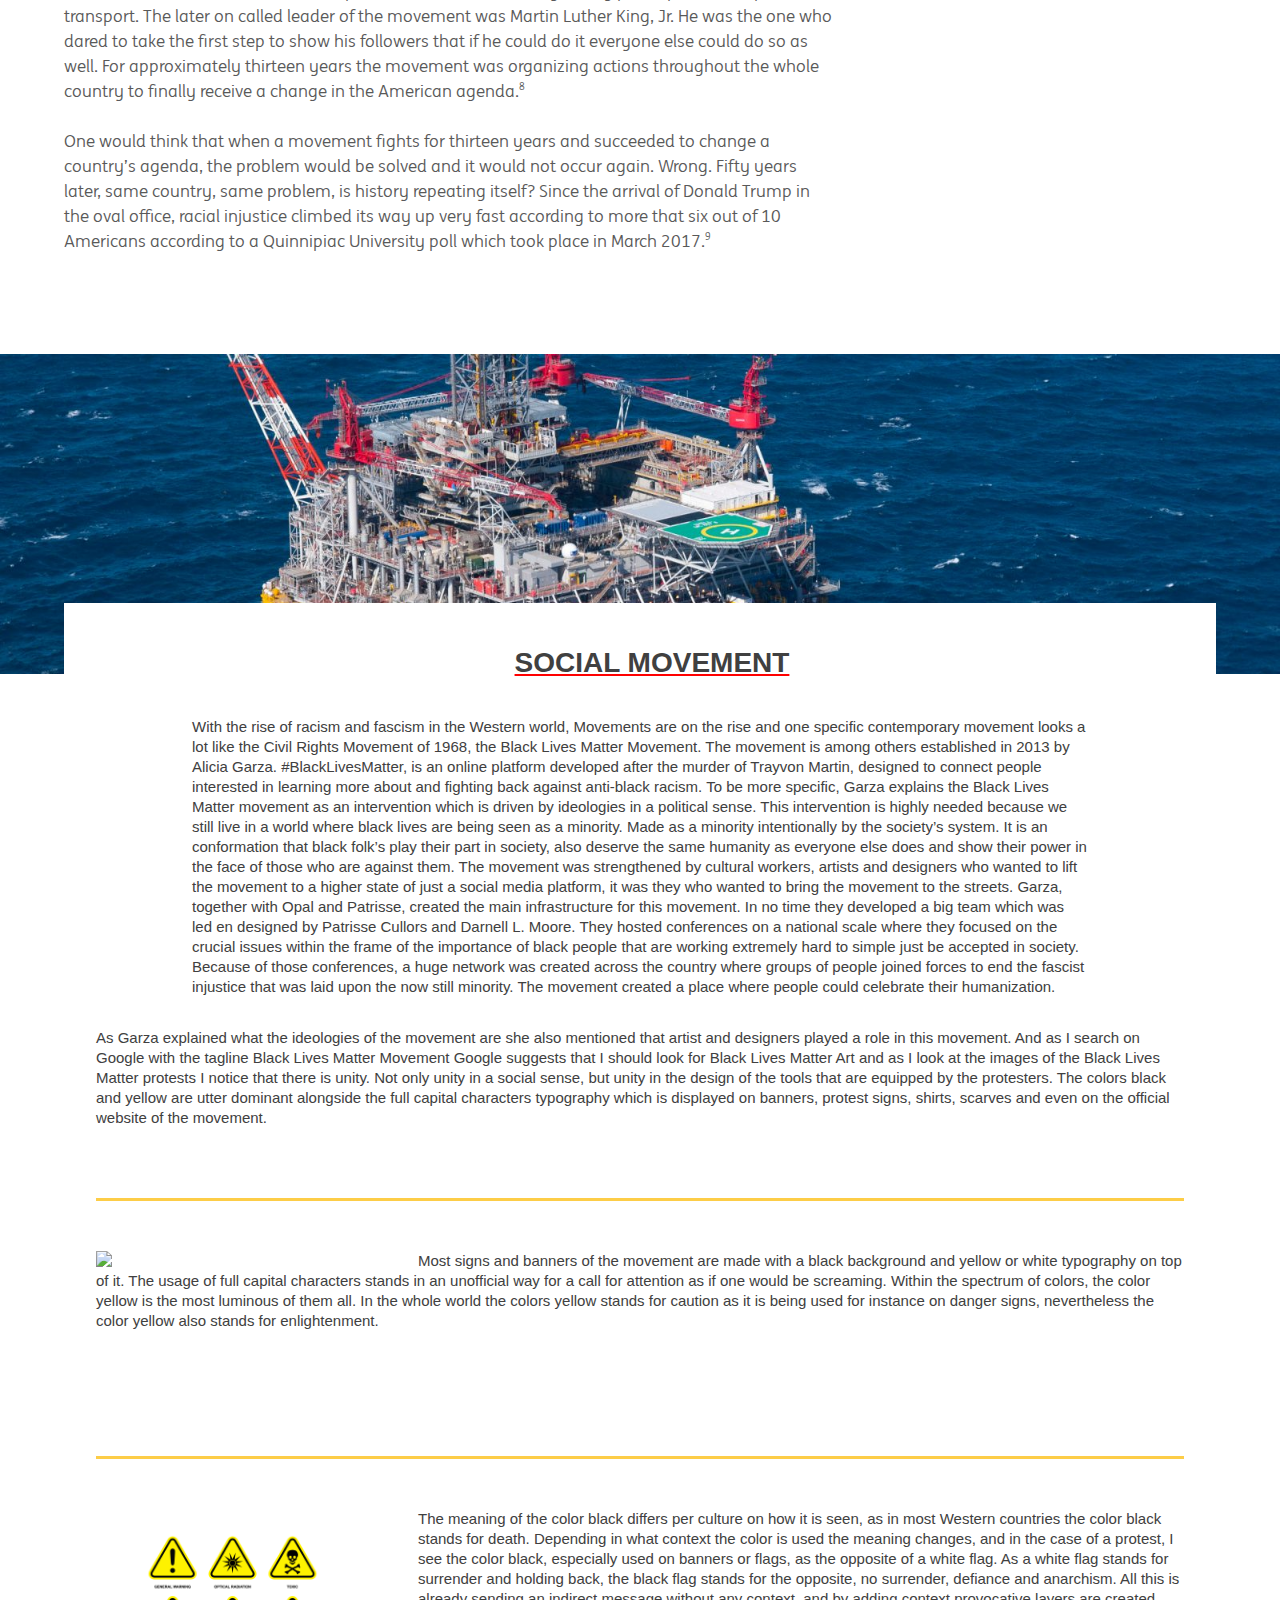
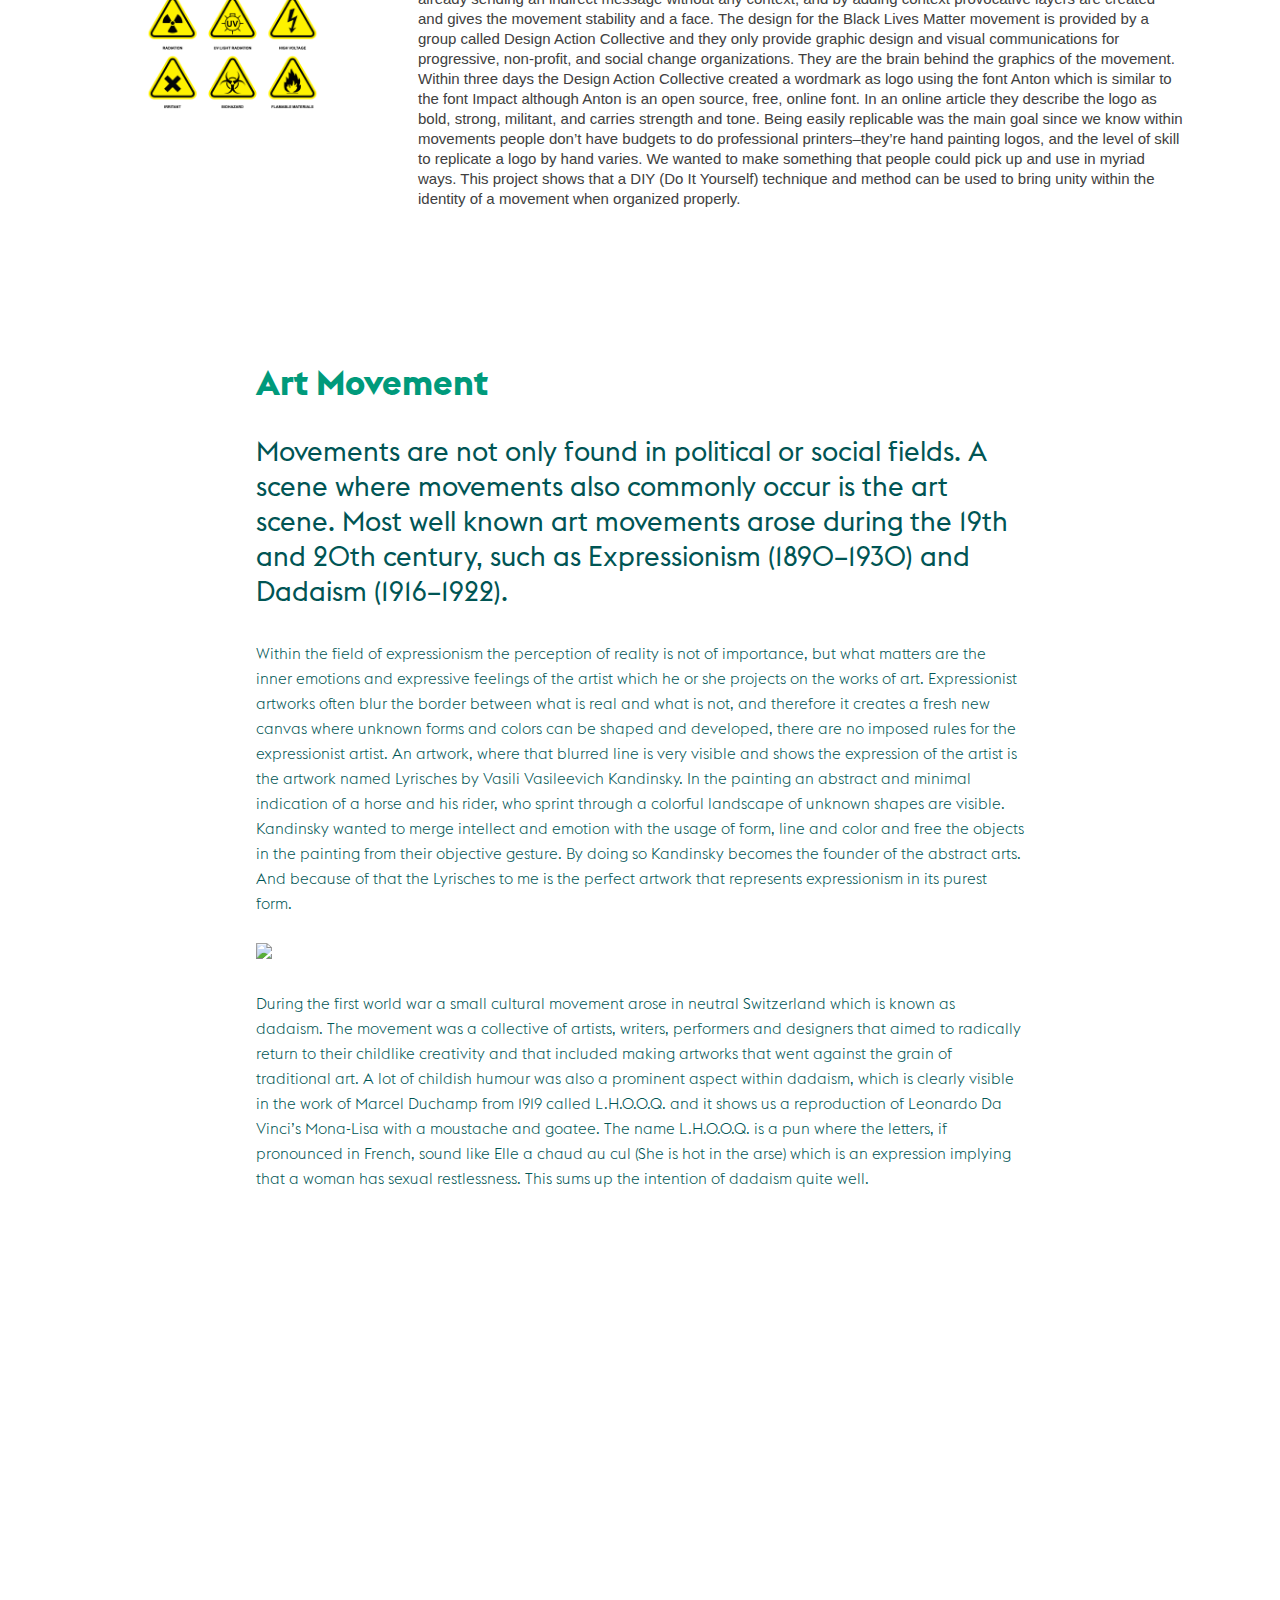
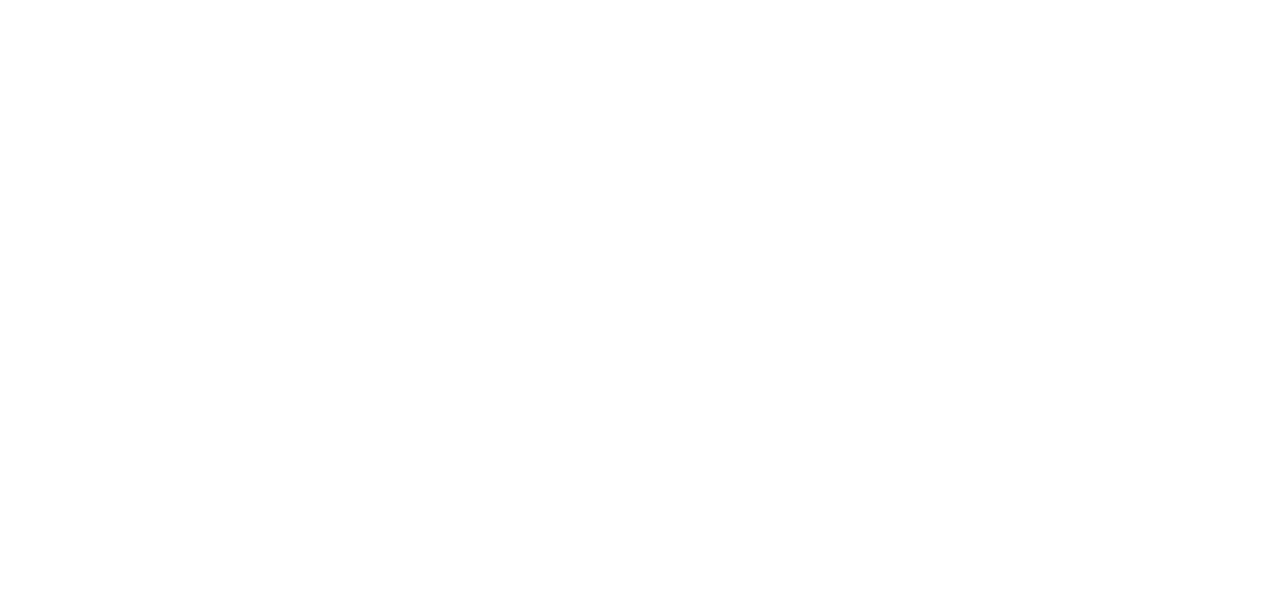
==== commit 67454062: "font edit" ====
--- a/index.html
+++ b/index.html
@@ -4,8 +4,6 @@
 <head>
 	<title>Anarchism, Agendas & Pin Buttons</title>
 	<link rel="stylesheet" href="styles/styles_thesis.css">
-    <link href="https://fonts.googleapis.com/css?family=Noto+Sans:400,400i,700" rel="stylesheet">
-
 </head>
 <body>
 
--- a/styles/styles_thesis.css
+++ b/styles/styles_thesis.css
@@ -1,26 +1,41 @@
+@font-face {
+    font-family: 'rijksoverheidsanstext-regular-webfont';
+    src: url(font/Rijksoverheid/rijksoverheidsanstext-regular-webfont.woff);
+}
+
+@font-face {
+    font-family: 'rijksoverheidsanstext-italic-webfont';
+    src: url(font/Rijksoverheid/rijksoverheidsanstext-italic-webfont.woff);
+}
+
+@font-face {
+    font-family: 'rijksoverheidsanstext-bold-webfont';
+    src: url(font/Rijksoverheid/rijksoverheidsanstext-bold-webfont.woff);
+}
+
 @font-face {
     font-family: 'INGMeWeb-Regular';
-    src: url(font/INGMeWeb-Regular.woff);
+    src: url(font/INGBank/INGMeWeb-Regular.woff);
 }
 
 @font-face {
     font-family: 'INGMeWeb-Bold';
-    src: url(font/INGMeWeb-Bold.woff);
+    src: url(font/INGBank/INGMeWeb-Bold.woff);
 }
 
 @font-face {
     font-family: 'EuclidFlex-Light';
-    src: url(font/EuclidFlex-Light.woff);
+    src: url(font/AholdDelhaize/EuclidFlex-Light.woff);
 }
 
 @font-face {
     font-family: 'EuclidFlex-Regular';
-    src: url(font/EuclidFlex-Regular.woff);
+    src: url(font/AholdDelhaize/EuclidFlex-Regular.woff);
 }
 
 @font-face {
     font-family: 'EuclidFlex-Bold';
-    src: url(font/EuclidFlex-Bold.woff);
+    src: url(font/AholdDelhaize/EuclidFlex-Bold.woff);
 }
 
 body {
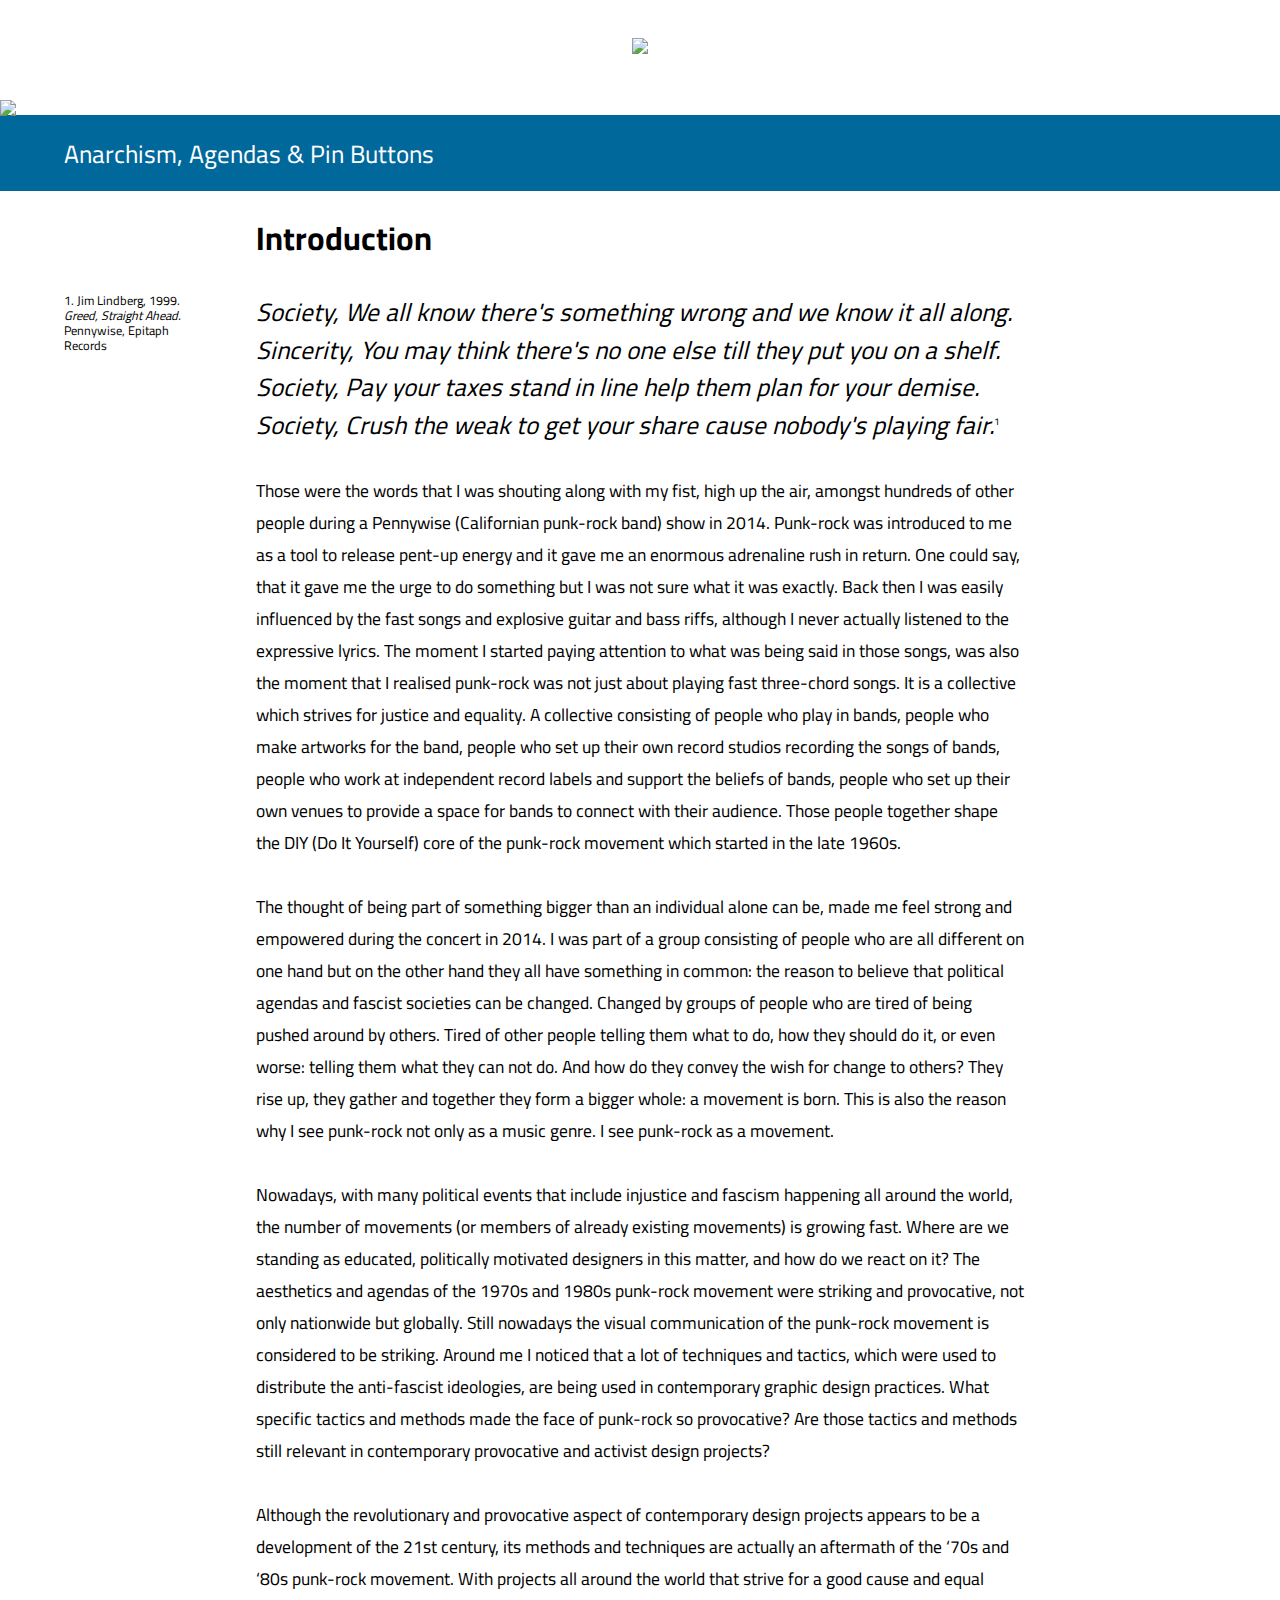
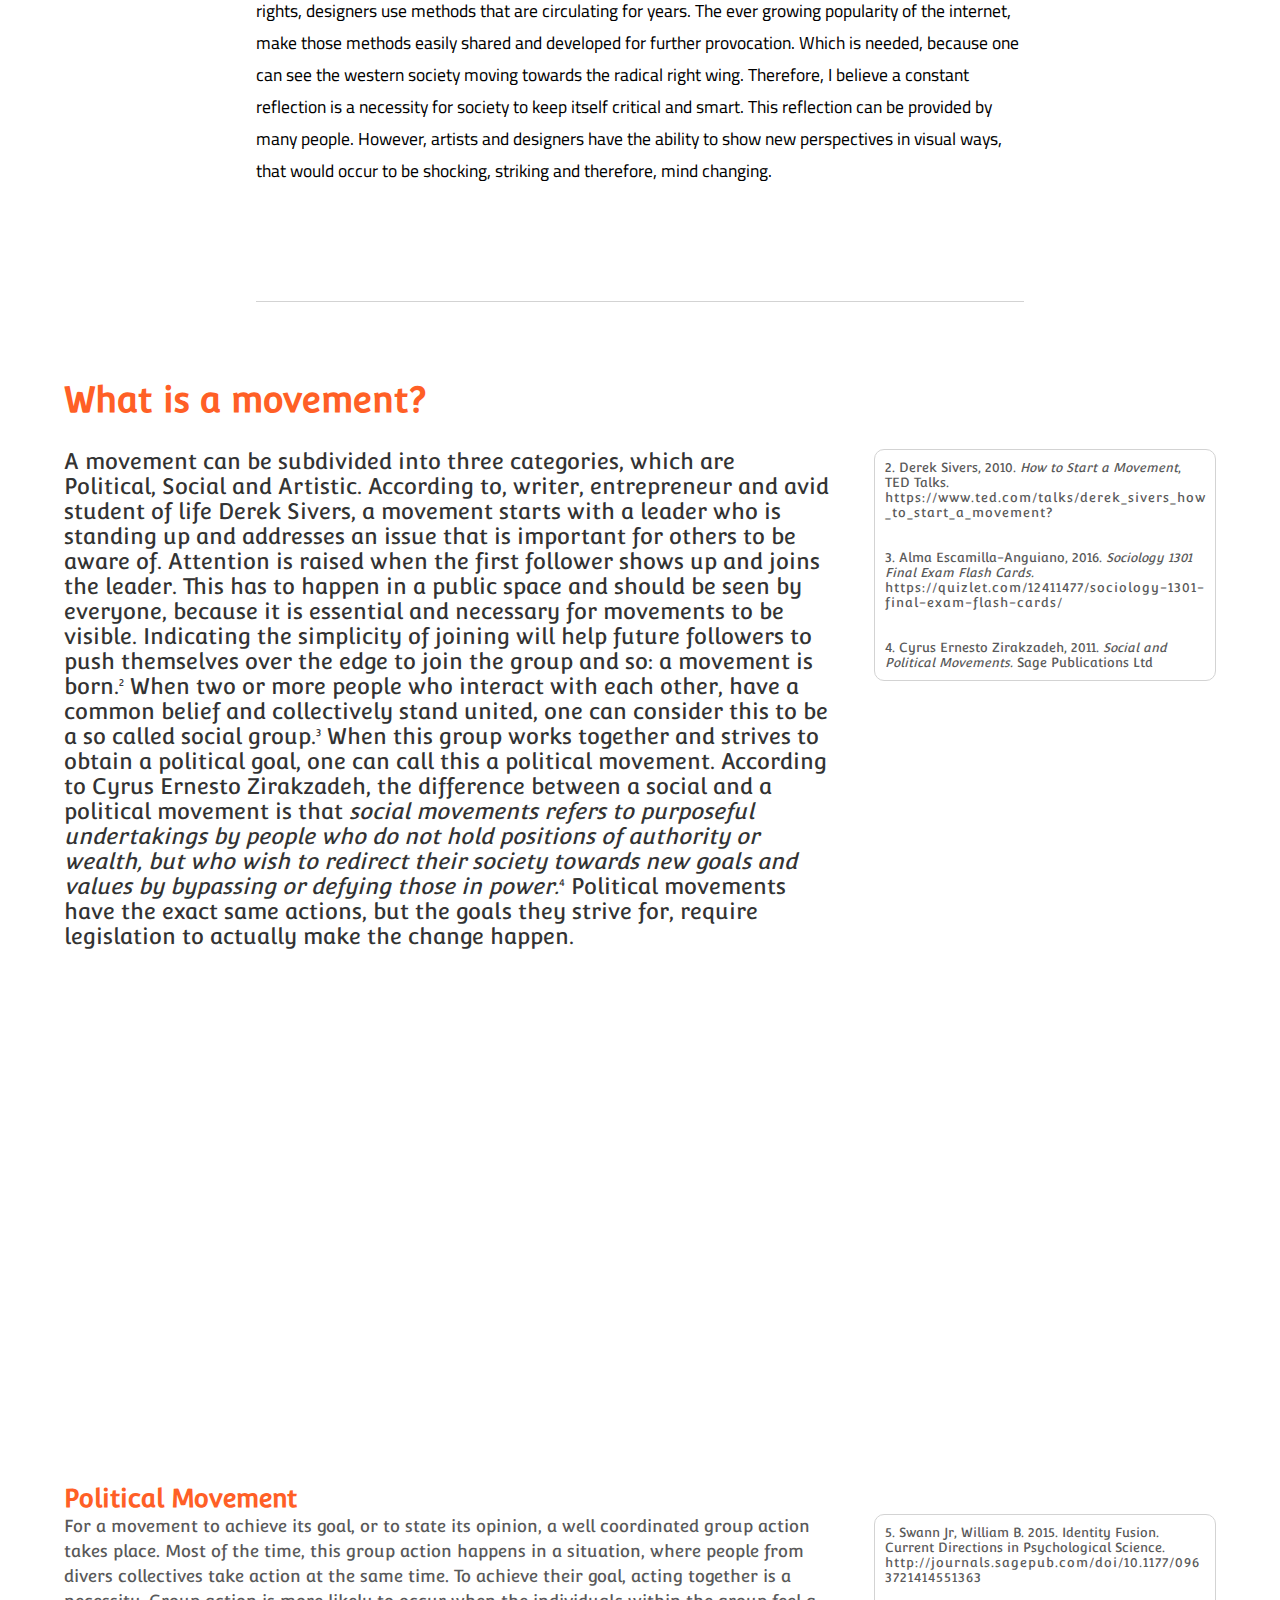
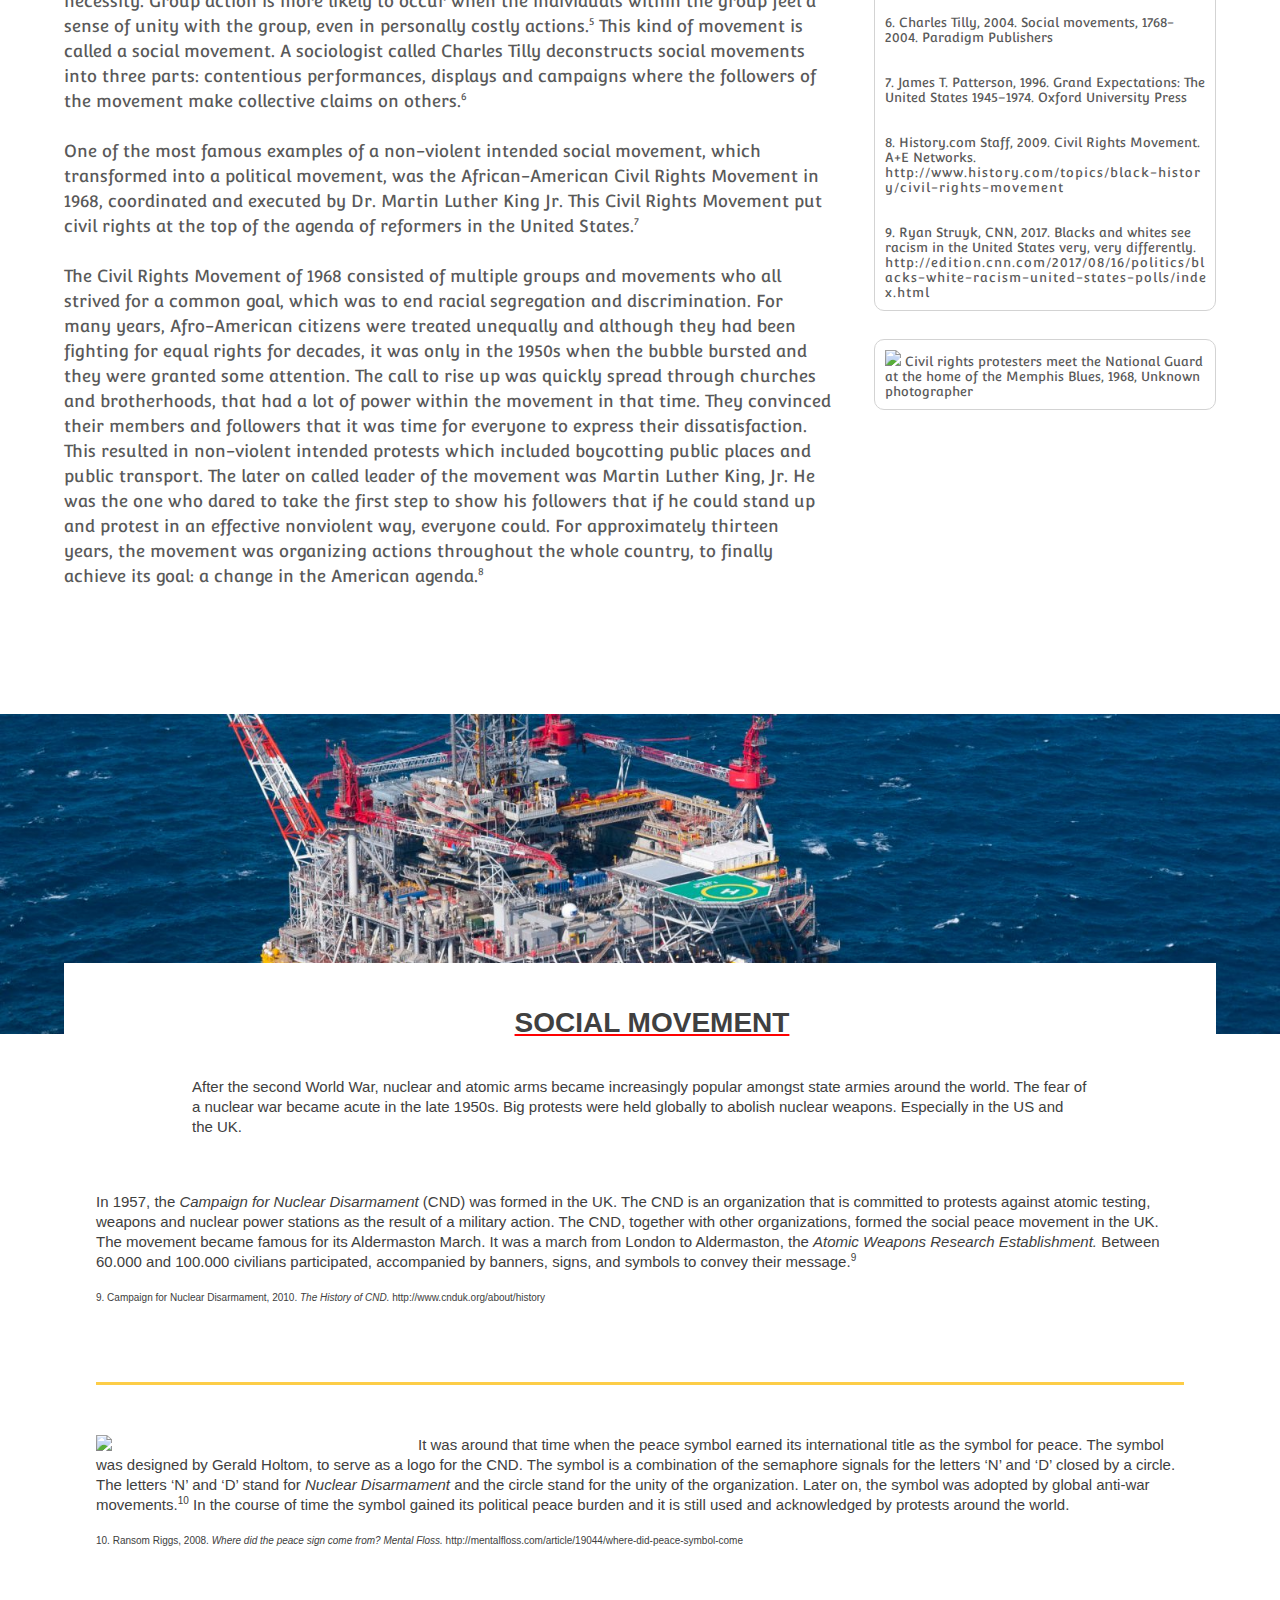
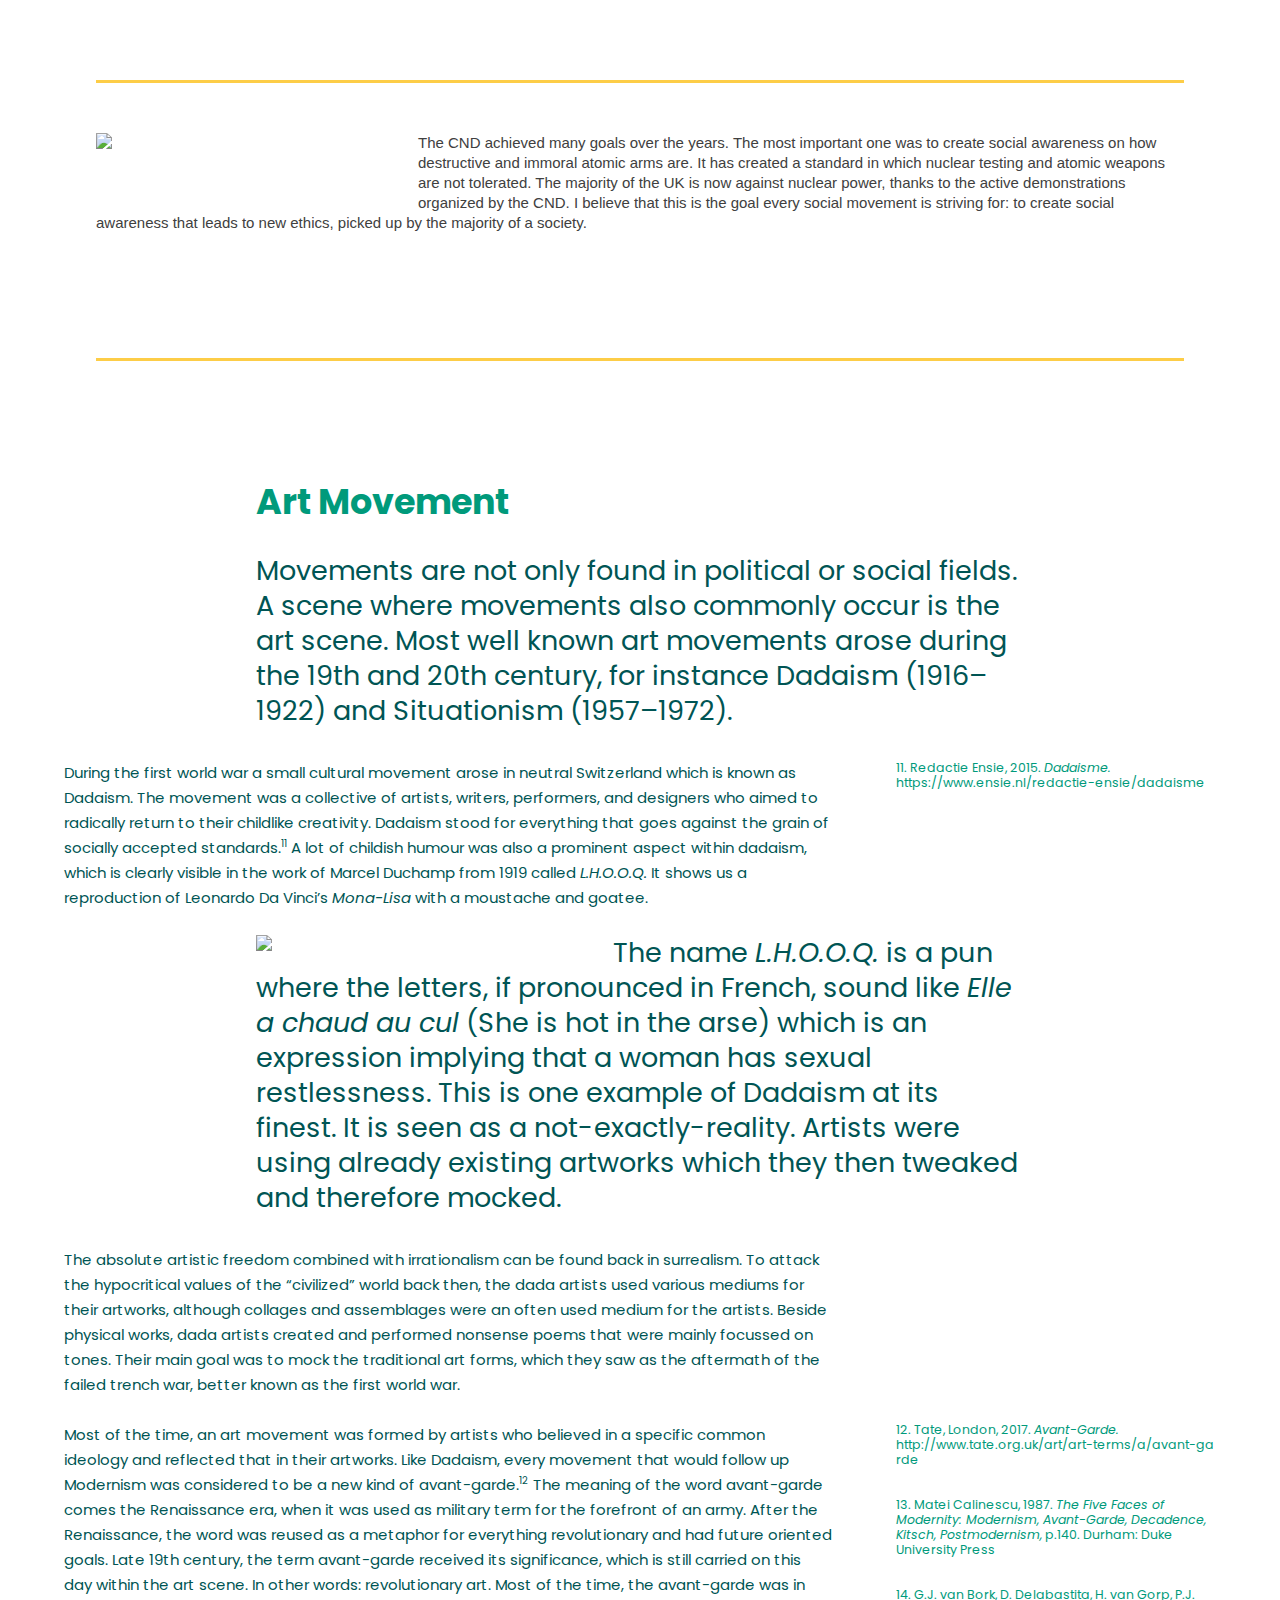
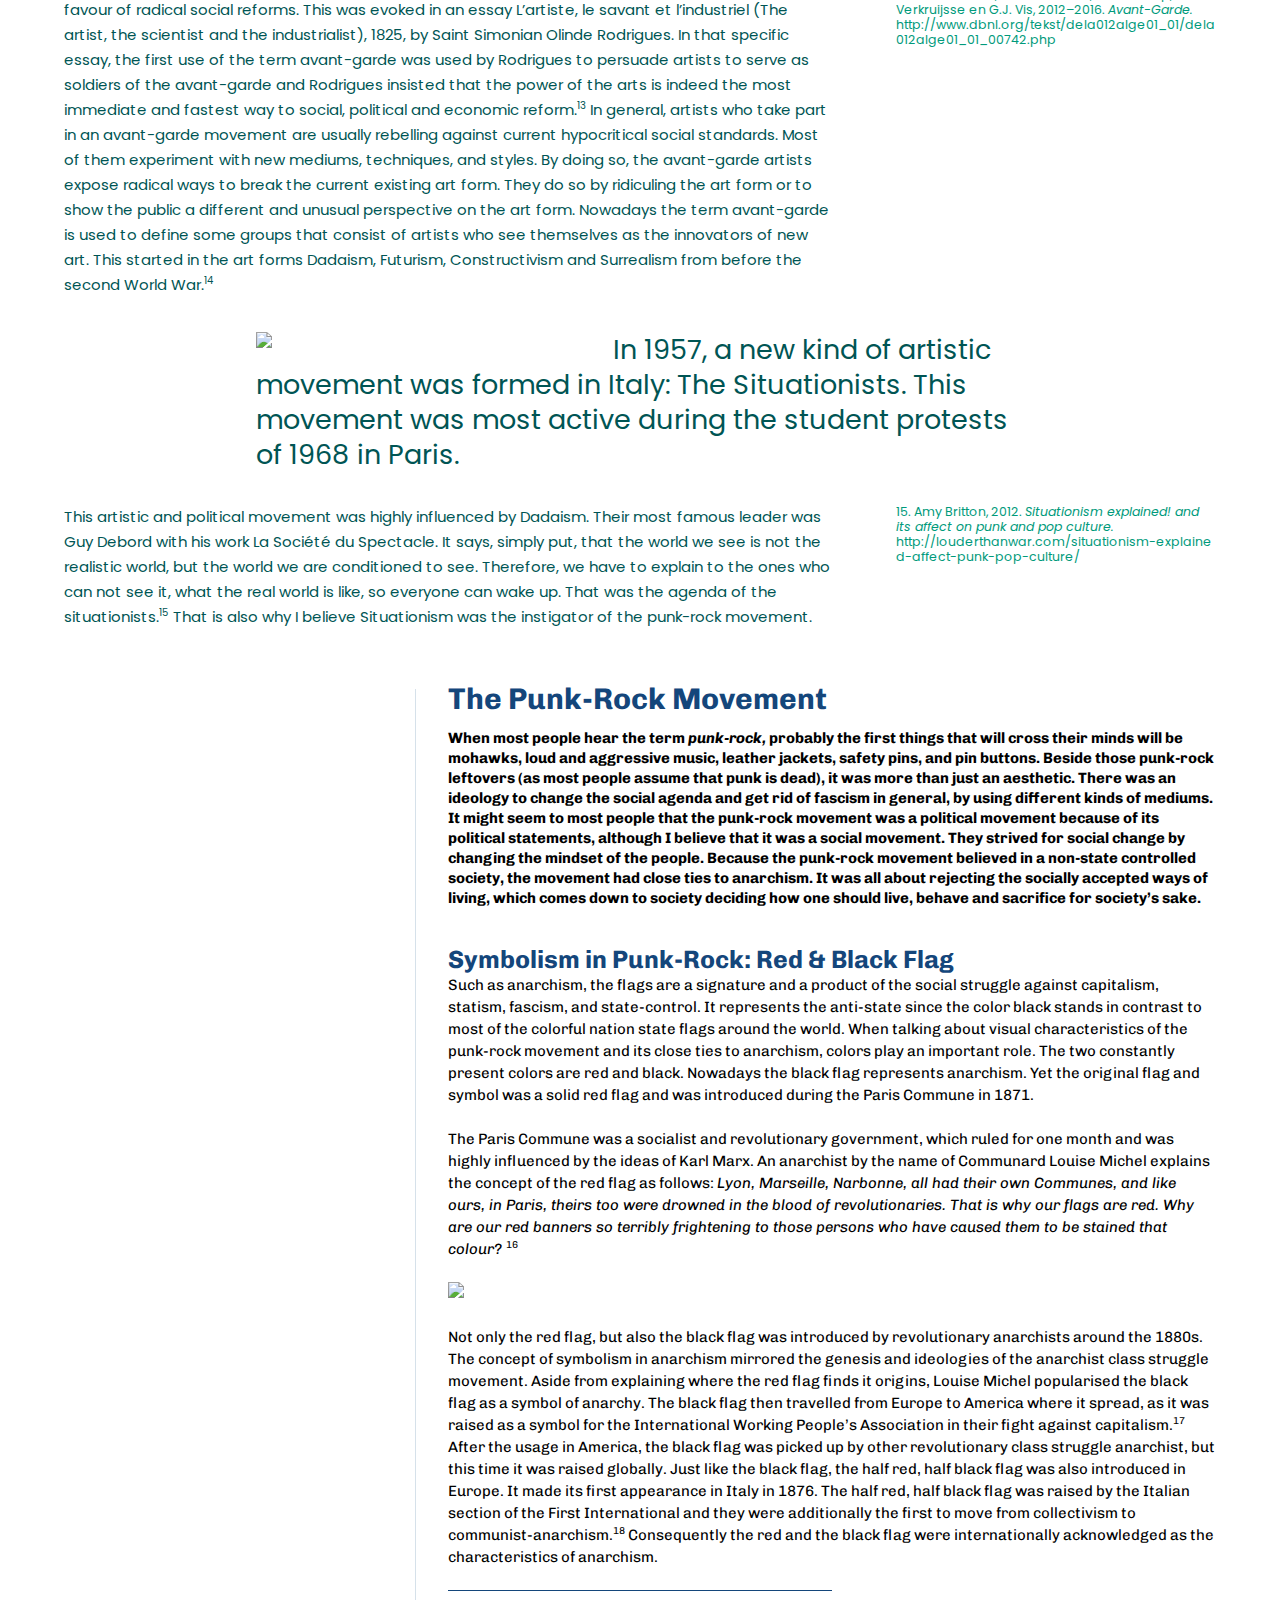
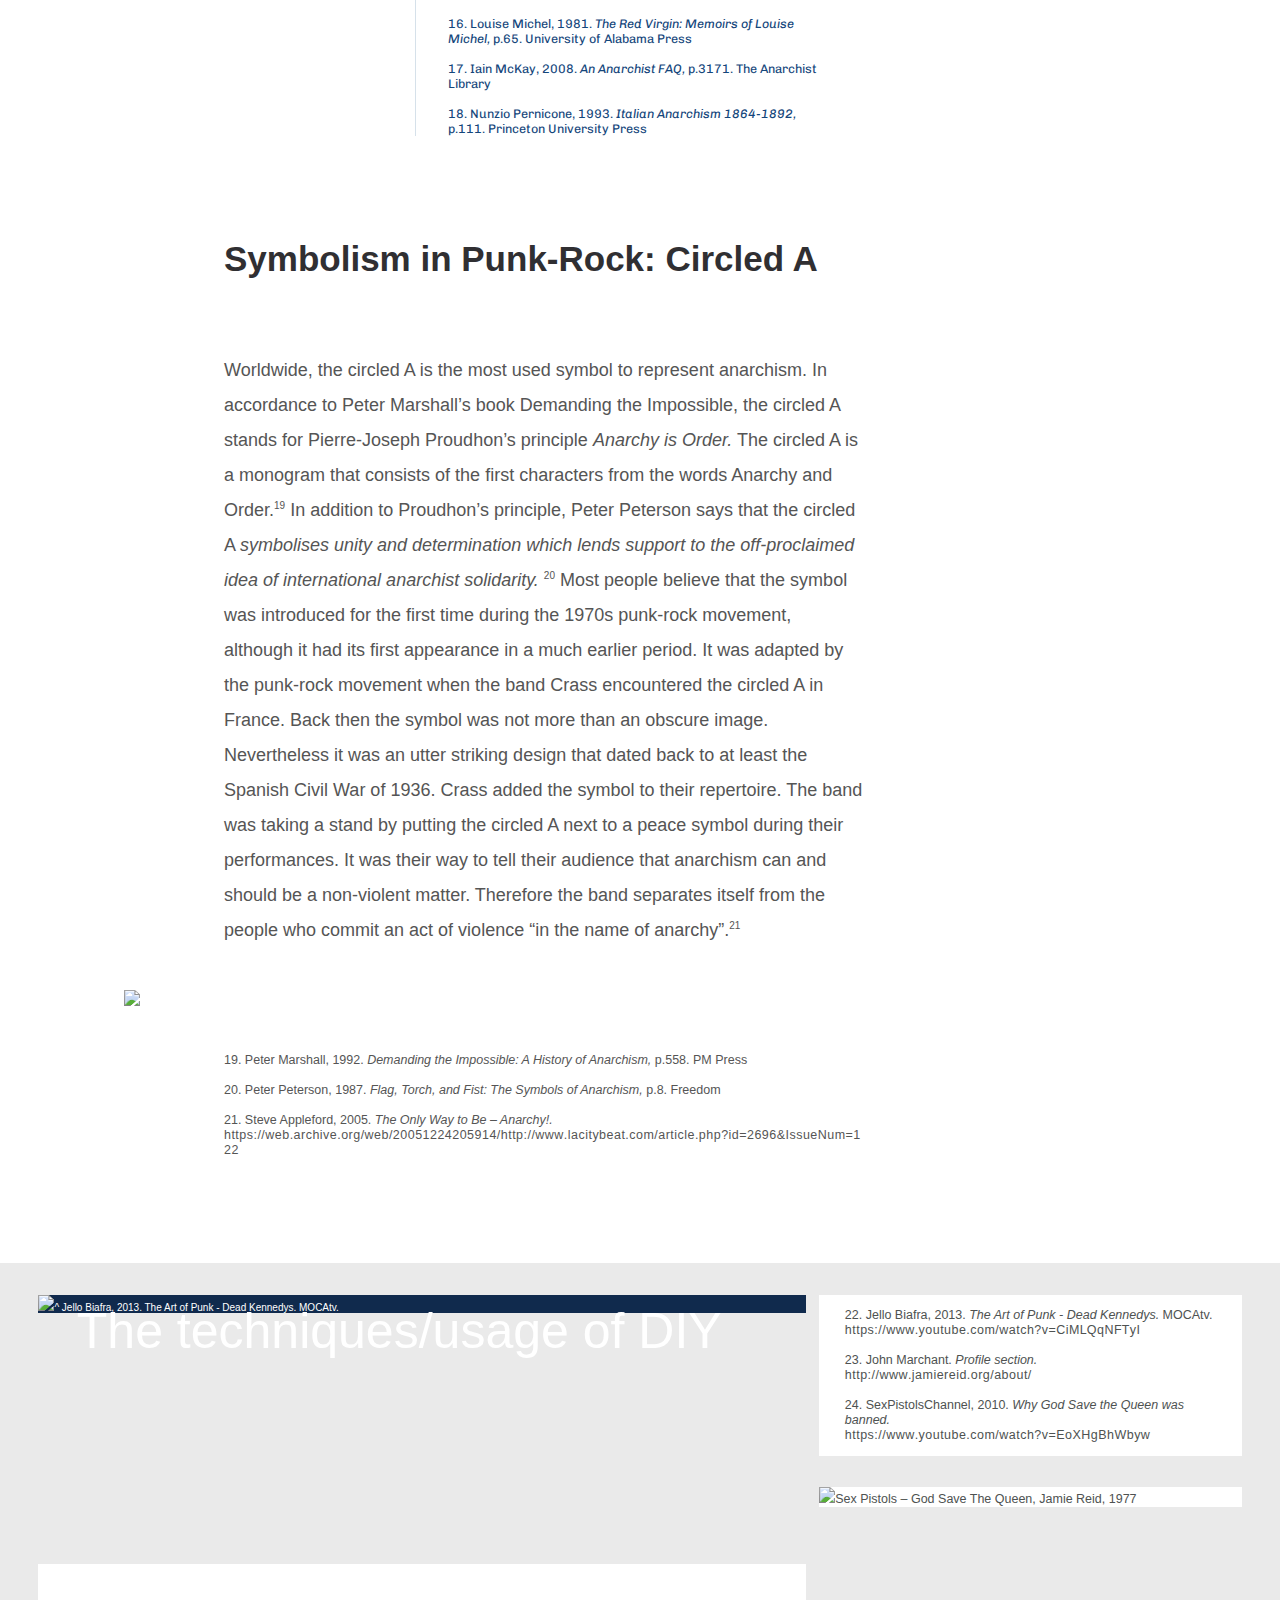
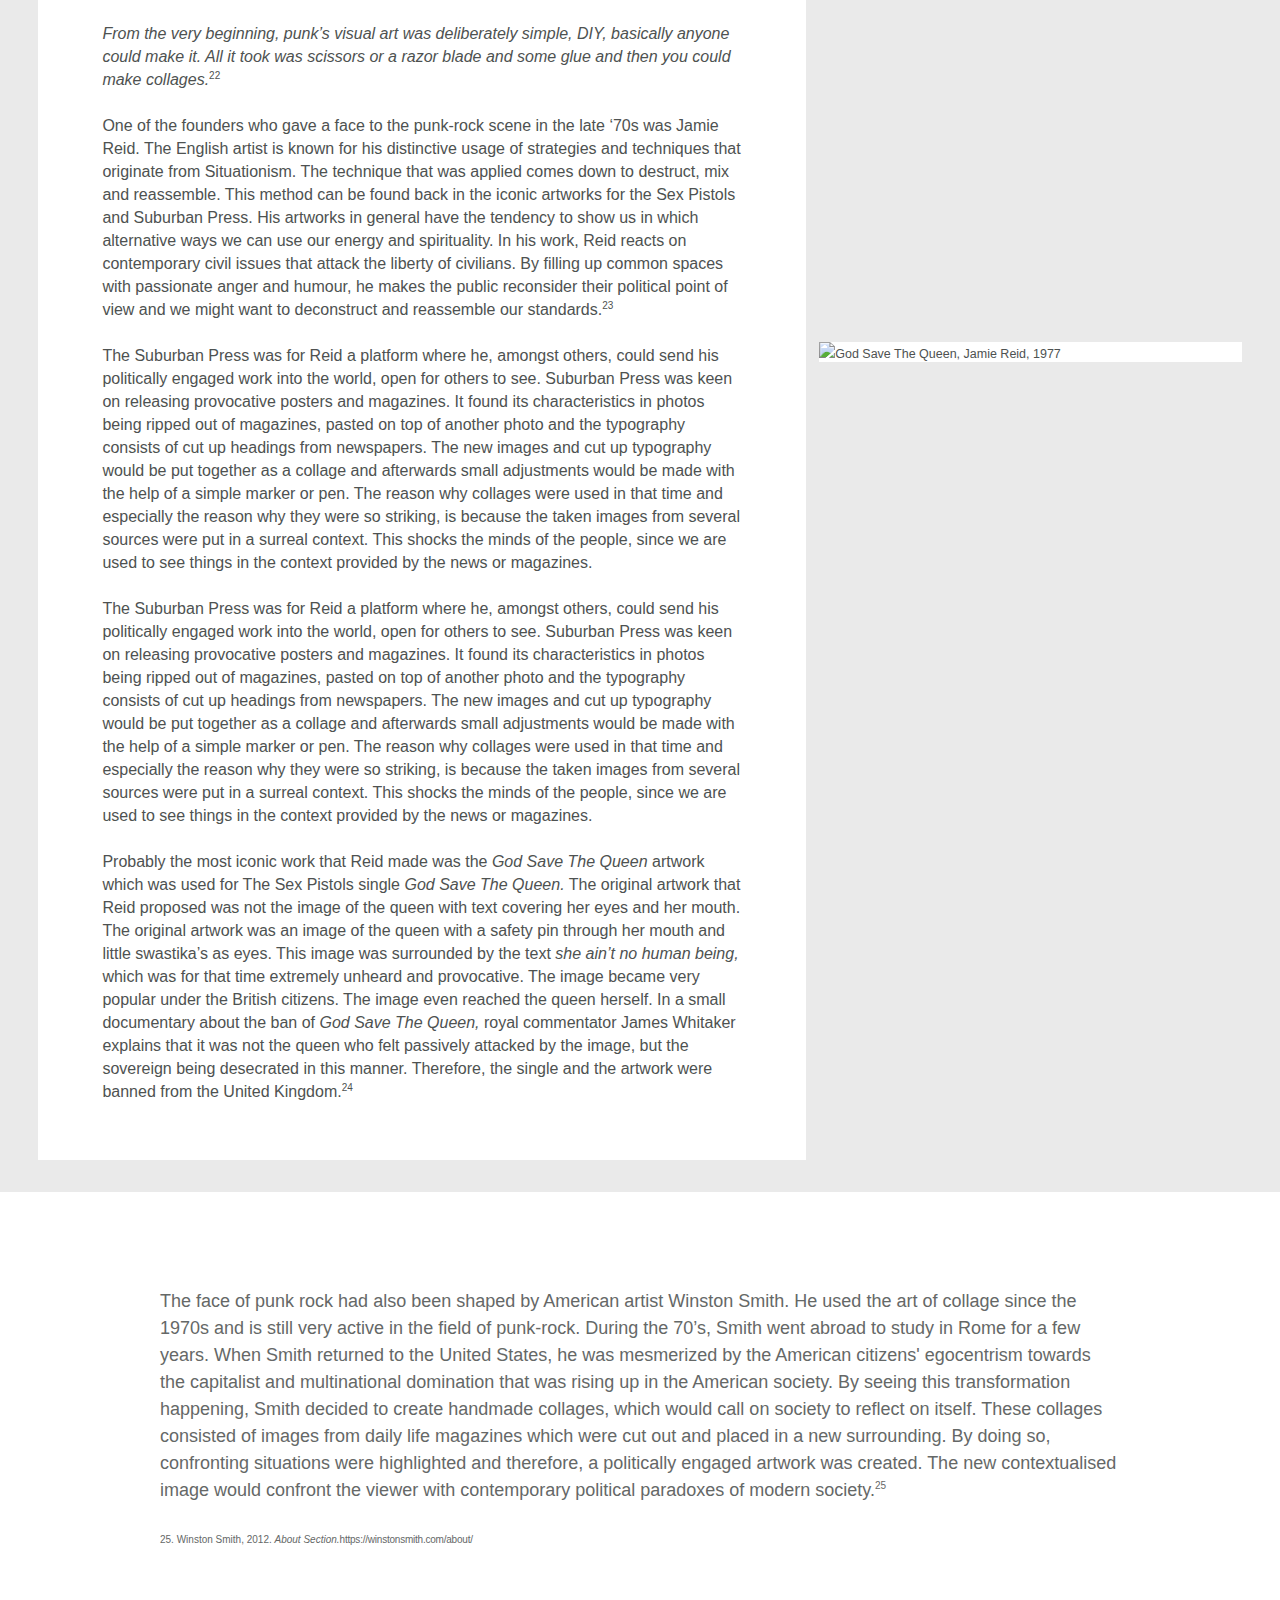
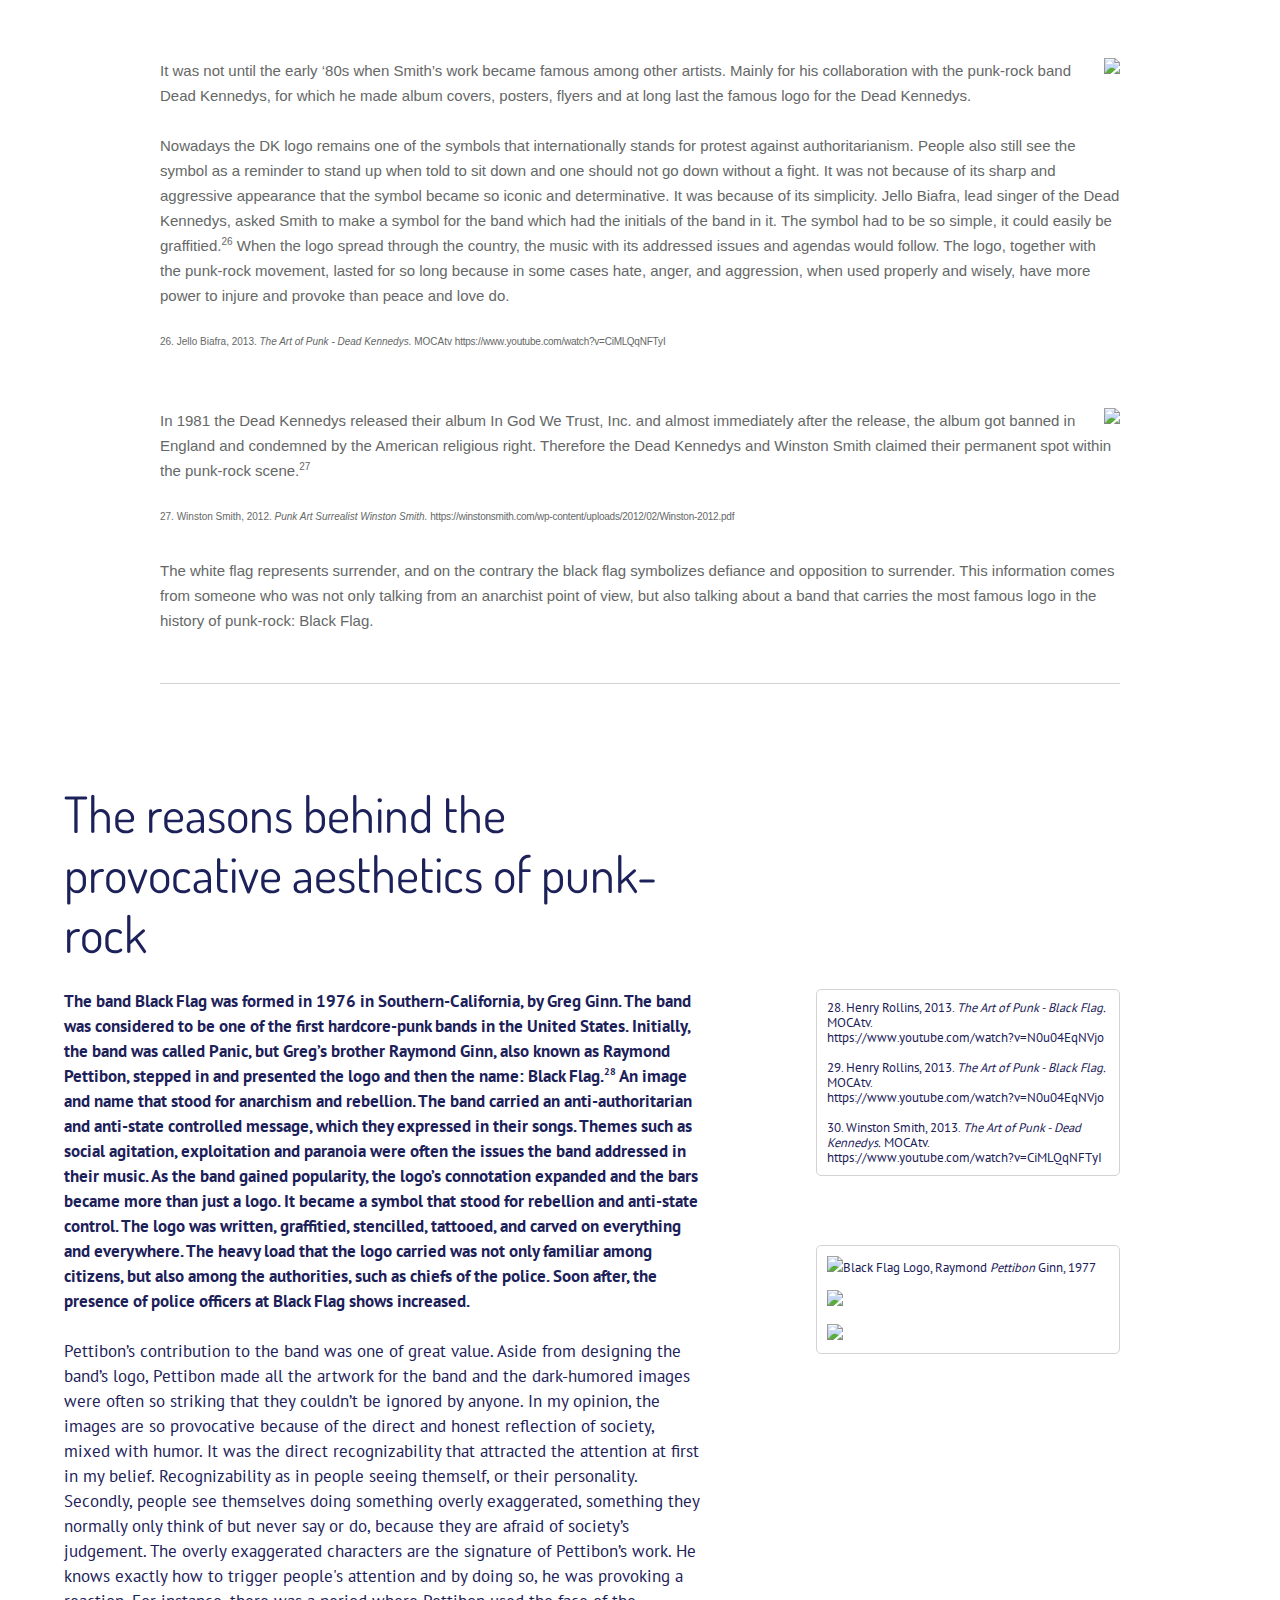
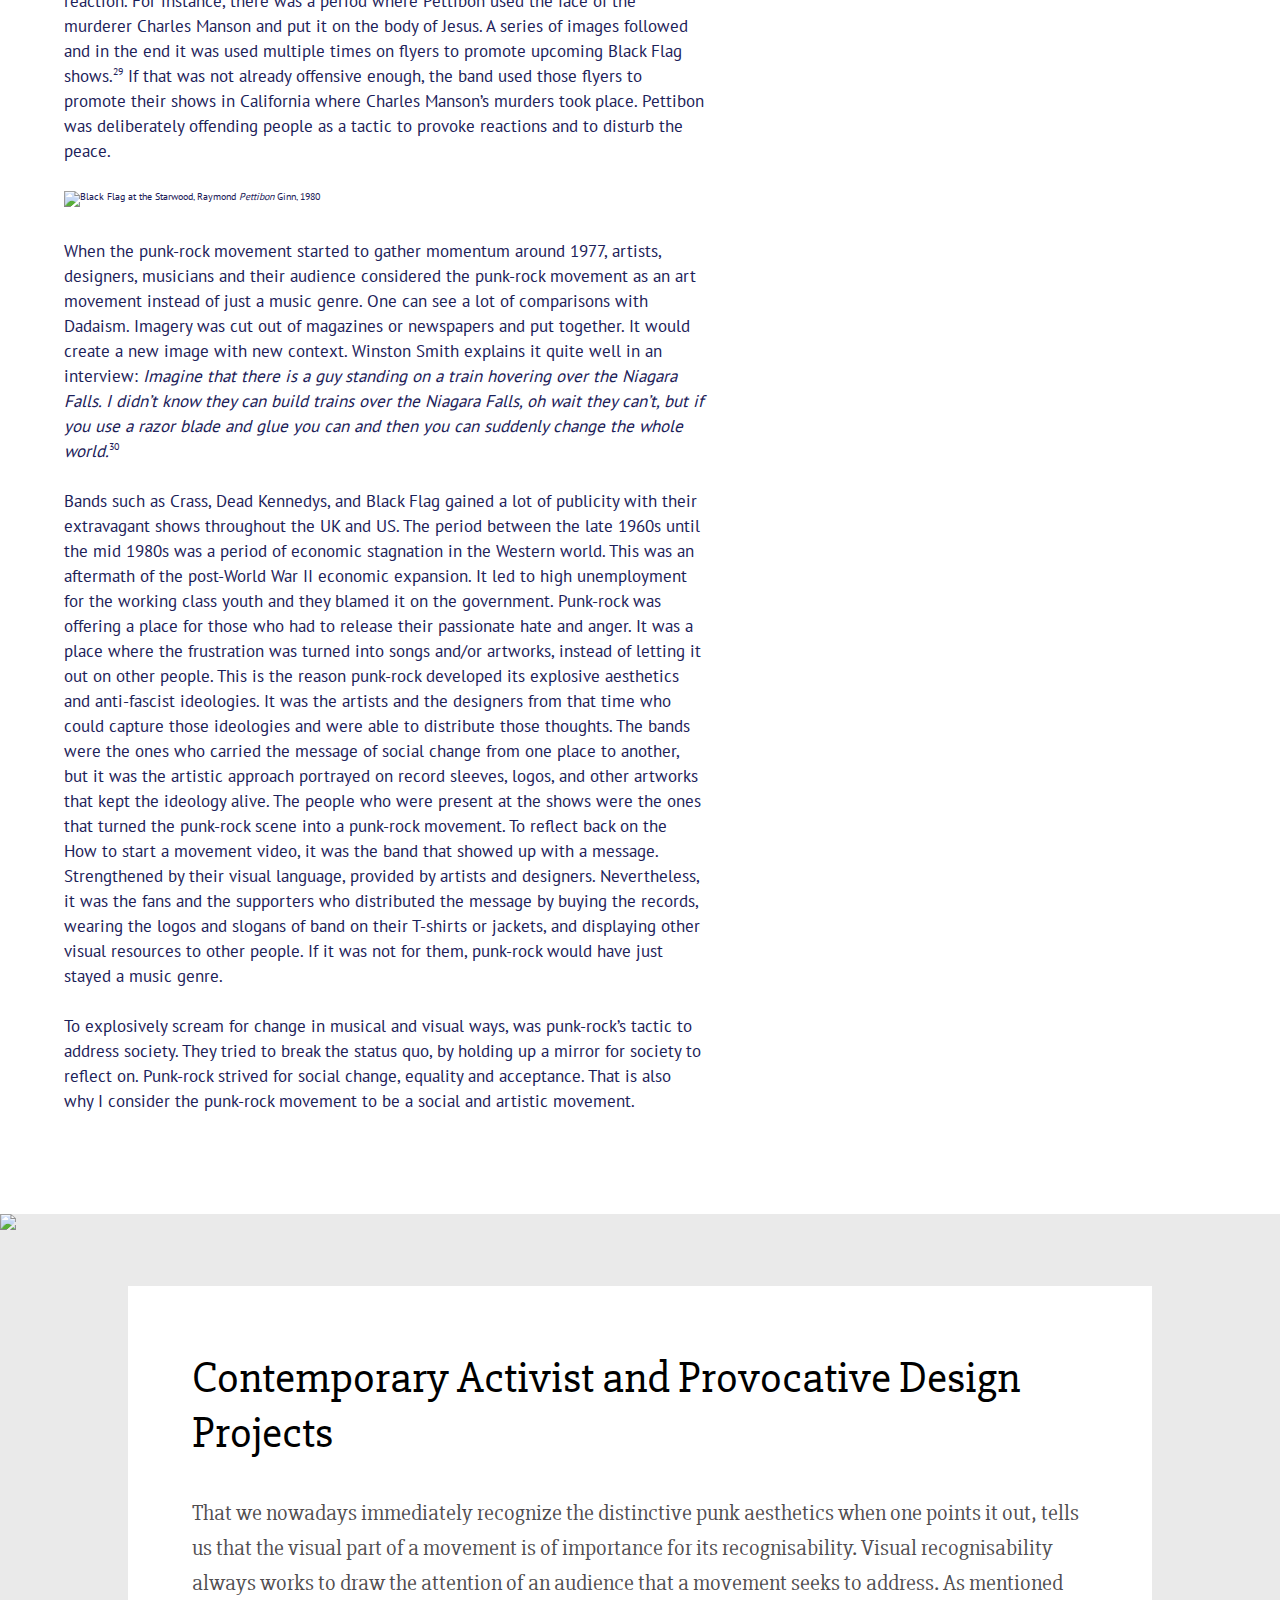
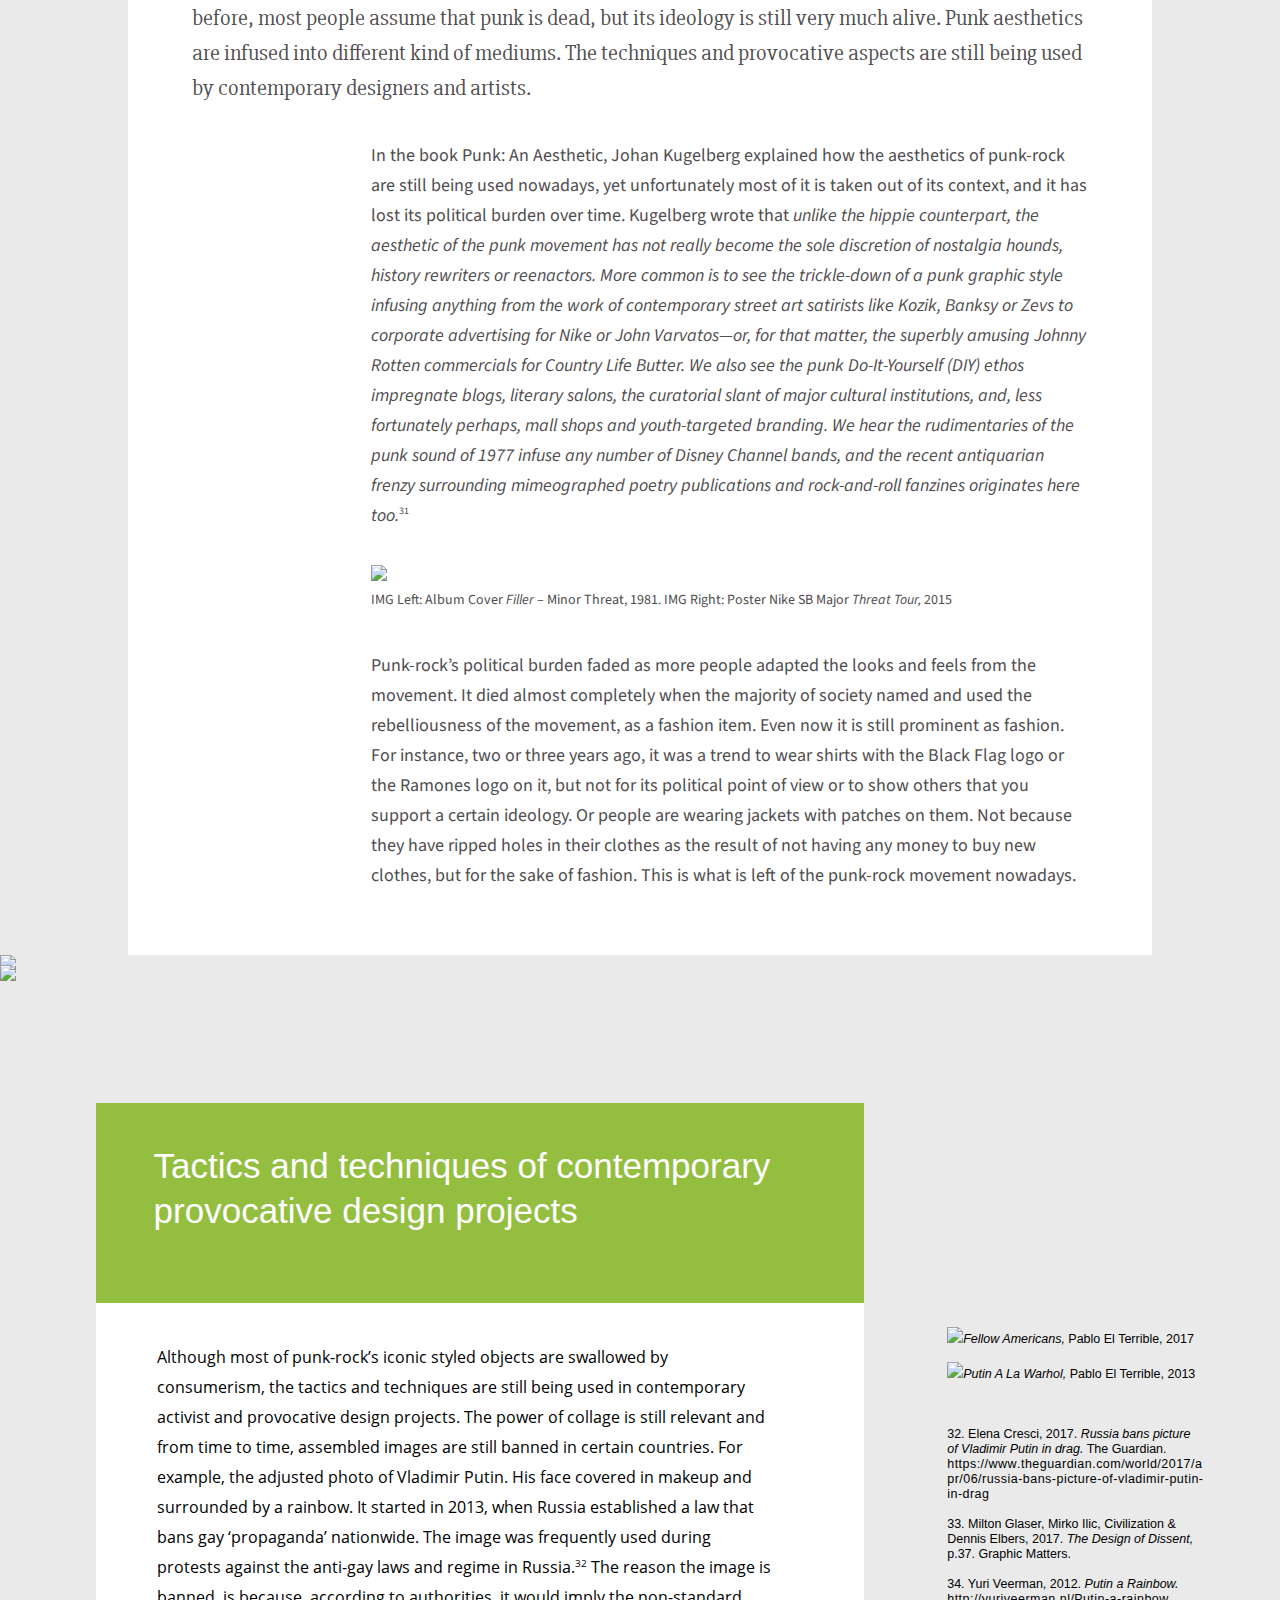
==== commit 1339a497: "edit" ====
--- a/index.html
+++ b/index.html
@@ -4,25 +4,104 @@
 <head>
 	<title>Anarchism, Agendas & Pin Buttons</title>
 	<link rel="stylesheet" href="styles/styles_thesis.css">
+    <link href="https://fonts.googleapis.com/css?family=Cairo:400,700|Chivo:400,400i,700,700i|Convergence|Dosis:600|Overpass:400,400i,700,900|Poppins:400,400i,600,600i|Slabo+27px|Source+Sans+Pro:400,400i,700,700i" rel="stylesheet">
 </head>
 <body>
-
-    <button onmousedown="clearcanvas1()">Reset Authority</button>
-
-    <div id="sketch">
-        <canvas id="paint"></canvas>
-    </div>
+    <script>
+    function openNav() {
+        document.getElementById("mySidenav").style.width = "400px";
+    }
+    function closeNav() {
+        document.getElementById("mySidenav").style.width = "0";
+    }
+    </script>
+    
+    <div id="navigation">
+        <span style="padding-top:10px;font-size:25px;cursor:pointer;font-family:'Arial',sans-serif;margin-left:10px;" onclick="openNav()">&#9776; Menu</span>
+
+        <span style="float:right;padding-top:6px;font-size:25px;cursor:pointer;font-family:'Arial',sans-serif;margin-right:20px;" onclick="location.href='#logo'">&uarr;</span>
+        <div id="mySidenav" class="sidenav">
+            <a href="javascript:void(0)" class="closebtn" onclick="closeNav()">&times;</a>
+            <a href="#nav_01"><span style="font-family:'Cairo',sans-serif;">Introduction</span></a>
+            <br>
+            <br>
+            <br>
+            <a href="#chaptertitle_02"><span style="font-family:'Convergence',sans-serif;">What is a Movement?</span></a>
+            <br>
+            <br>
+            <br>
+            <a href="#body_02"><span style="font-family:'Convergence',sans-serif;">Political Movement</span></a>
+            <br>
+            <br>
+            <br>
+            <a href="#body_03"><span style="font-family:'Arial',sans-serif;">Social Movement</span></a>
+            <br>
+            <br>
+            <br>
+            <a href="#chaptertitle_04"><span style="font-family:'Poppins',sans-serif;">Art Movement</span></a>
+            <br>
+            <br>
+            <br>
+            <a href="#chaptertitle_05"><span style="font-family:'Chivo',sans-serif;">The Punk-Rock Movement</span></a>
+            <br>
+            <br>
+            <br>
+            <a href="#intro_05"><span style="font-family:'Chivo',sans-serif;">Symbolism in Anarchism & Punk-Rock</span></a>
+            <br>
+            <br>
+            <br>
+            <br>
+            <a href="#vitol"><span style="font-family:'Helvetica',sans-serif;">The Techniques/Usage of DIY</span></a>
+            <br>
+            <br>
+            <br>
+            <a href="#body_09"><span style="font-family:'Dosis',sans-serif;">The Reasons Behind the Provocative Aesthetics</span></a>
+            <br>
+            <br>
+            <br>
+            <br>
+            <a href="#box_01"><span style="font-family:'Slabo',sans-serif;">Contemporary Activist & Provocative Design Projects</span></a>
+            <br>
+            <br>
+            <br>
+            <br>
+            <a href="#box_02"><span style="font-family:'OpenSans-Regular',sans-serif;">Tactics & Techniques of Contemporary Provocative Design Projects</span></a>
+            <br>
+            <br>
+            <br>
+            <br>
+            <br>
+            <br>
+            <a href="#body_12"><span style="font-family:'Arial',sans-serif;">How is Contemporary Society Being Depicted Nowadays</span></a>
+            <br>
+            <br>
+            <br>
+            <br>
+            <a href="#box_03"><span style="font-family:'Overpass',sans-serif;">A Reflection on Society, from Society, to Society</span></a>
+            <br>
+            <br>
+            <br>
+            <br>
+            <a href="#chaptertitle_14"><span style="font-family:'Cairo',sans-serif;">Conclusion</span></a>
+        </div>  
+    </div>
+
+
+    <!-- <button onmousedown="clearcanvas1()">Reset Authority</button>
+
+    <canvas id="paint"></canvas> -->
 
 	<div id="logo">
-		<img src="img/logo-rijksoverheid2.svg">
+		<img src="img/AAPB.svg">
 	</div>
 	
     <div id="header">
-        <img src="img/bordesfoto-kabinet-rutte-iii-centraal-1920x330.jpg">
+        
+        <img src="img/Crass_04.jpg"></img>
     </div>
 
     <div id="nav_01">
-        Anarchism, > Agendas > & Pin Buttons
+        Anarchism, Agendas & Pin Buttons
     </div>
 
     <div id="chaptertitle_01">
@@ -39,18 +118,15 @@
     </div>
 
     <div id="body_01">
-        Those were the words that I was shouting along with my fist, high up the air, amongst hundreds of other people during a Pennywise (Californian punk-rock band) show in 2014. Punk-rock was introduced to me as a tool to release refurbished energy and it gave me enormous amounts of adrenaline in return. One could say, that it gave me the urge to do something with that adrenaline but I was not sure what it was exactly. Back then I was easily influenced by the fast songs and explosive guitar and bass riffs, although I never actually listened to the expressive lyrics that were being sung. The moment I started paying attention to what was being said and discovered that there was an underlying message in those songs, was the moment that I realised that punk-rock was not just about playing fast three-chord songs and an act of rebellion. It was a collective that strived for justice and equality. A collective that consists of people who played in bands, people that worked at record studios recording the songs of the bands, people that worked at record labels who sold the recorded songs of bands, people that owned and worked at venues that provided a space for bands and their audience to connect. 
+        Those were the words that I was shouting along with my fist, high up the air, amongst hundreds of other people during a Pennywise (Californian punk-rock band) show in 2014. Punk-rock was introduced to me as a tool to release pent-up energy and it gave me an enormous adrenaline rush in return. One could say, that it gave me the urge to do something but I was not sure what it was exactly. Back then I was easily influenced by the fast songs and explosive guitar and bass riffs, although I never actually listened to the expressive lyrics. The moment I started paying attention to what was being said in those songs, was also the moment that I realised punk-rock was not just about playing fast three-chord songs. It is a collective which strives for justice and equality. A collective consisting of people who play in bands, people who make artworks for the band, people who set up their own record studios recording the songs of bands, people who work at independent record labels and support the beliefs of bands, people who set up their own venues to provide a space for bands to connect with their audience. Those people together shape the DIY (Do It Yourself) core of the punk-rock movement which started in the late 1960s.
         <br><br>
-        Without any doubt I can tell that I felt strong and powerful during that concert in 2014, by the idea that I was being part of something that was bigger than myself or any other individual. I was part of a group. A group consisting of people who are all different on one hand but on the other hand they all have something in common: the reason to believe that political agendas and fascist societies can be changed. Changed by groups of people who are tired of being pushed around by others, tired of other people telling them what to do, how they should do it, or even better; telling them what they can not do. And how do they convey others that they want change? They rise up, they gather and together they form a bigger whole and that is how a movement is born. That is also the reason why I see punk-rock not only as a music genre, I see punk-rock as a movement.
+        The thought of being part of something bigger than an individual alone can be, made me feel strong and empowered during the concert in 2014. I was part of a group consisting of people who are all different on one hand but on the other hand they all have something in common: the reason to believe that political agendas and fascist societies can be changed. Changed by groups of people who are tired of being pushed around by others. Tired of other people telling them what to do, how they should do it, or even worse: telling them what they can not do. And how do they convey the wish for change to others? They rise up, they gather and together they form a bigger whole: a movement is born. This is also the reason why I see punk-rock not only as a music genre. I see punk-rock as a movement.
         <br><br>
-        Not so long ago, while cycling to school I witnessed a big protest march against police violence through the streets of The Hague. I was fascinated by seeing so many individuals working together to express their frustration in a nonviolent way, that it reminded me of that concert in 2014 where I was also feeling stronger by being surrounded by people who are having a common believe. Being part of a movement one needs to have the confidence and willingness to stand up and let others hear their voice. It is not about someone being right, it is about someone voicing an opinion that is not being heard and asking for a dialog.
+        Nowadays, with many political events that include injustice and fascism happening all around the world, the number of movements (or members of already existing movements) is growing fast. Where are we standing as educated, politically motivated designers in this matter, and how do we react on it? The aesthetics and agendas of the 1970s and 1980s punk-rock movement were striking and provocative, not only nationwide but globally. Still nowadays the visual communication of the punk-rock movement is considered to be striking. Around me I noticed that a lot of techniques and tactics, which were used to distribute the anti-fascist ideologies, are being used in contemporary graphic design practices. What specific tactics and methods made the face of punk-rock so provocative? Are those tactics and methods still relevant in contemporary provocative and activist design projects?
         <br><br>
-        Nowadays, with many political events that include injustice and fascism happening all around the world, the numbers of movements (or members of already existing movements) are growing fast. Where are we standing as educated political designers in this matter, and how do we react on it? The aesthetics and agendas of 70’s and 80’s punk-rock movement were striking and provocative, not only nation wide but globally. Still nowadays the visual communication of the punk-rock movement is considered to be striking. Around me I noticed that a lot of techniques and tactics, that were used to distribute the anti-fascist ideologies, are being used in contemporary graphic design practices. What were this specific tactics and methods that made the face of punk-rock so provocative and are those tactics and methods still relevant in contemporary provocative and activist design projects?
-        <br><br>
-        Although the revolutionary and provocative aspect of contemporary design projects appears to be a development of the 21st century, its methods and techniques are actually an aftermath of the 70’s/80’s punk-rock movement. With projects all around the world that strive for a good cause and equal rights, designers use methods that are circulating for years. The ever growing popularity of the internet, make those methods easily shared and developed for further provocation. Which is needed, because one can see the western society moving towards the radical right wing. People are starting to not look further than their own standards, and consider standards from non western countries as ‘not normal’. Therefore I believe that it is a necessity that society needs constant reflections to keep itself critical and smart. This reflection can be provided by many people, however artists and designers have the ability to show new perspectives in visual ways that would occur to be shocking, but striking and therefore, mind changing. The punk-rock movement was being provocative with their agendas and visuals, and under the guise of never change a winning team, I believe that contemporary activist and provocative design projects use the methods and techniques from the punk-rock movement very consciously.
+        Although the revolutionary and provocative aspect of contemporary design projects appears to be a development of the 21st century, its methods and techniques are actually an aftermath of the ‘70s and ‘80s punk-rock movement. With projects all around the world that strive for a good cause and equal rights, designers use methods that are circulating for years. The ever growing popularity of the internet, make those methods easily shared and developed for further provocation. Which is needed, because one can see the western society moving towards the radical right wing. Therefore, I believe a constant reflection is a necessity for society to keep itself critical and smart. This reflection can be provided by many people. However, artists and designers have the ability to show new perspectives in visual ways, that would occur to be shocking, striking and therefore, mind changing.
         <br><br><br>
     </div>
-    <br><br><br><br><br><br><br><br><br><br><br><br><br><br><br>
 
     <div id="chaptertitle_02">
         What is a movement?
@@ -69,20 +145,24 @@
             4. Cyrus Ernesto Zirakzadeh, 2011. <i>Social and Political Movements.</i> Sage Publications Ltd
         </div>
 
-        A movement can be subdivided into three categories, which are Political, Social and Artistic. According to, writer, entrepreneur and avid student of life (as he explains himself), Derek Sivers a movement starts with a leader who is standing up and addresses an issue that to him or her is important for others to be aware of. The turning point is when the first follower shows up and joins the leader. This has to happen in a public space and should be seen by everyone, because the core of a movement is that they have to be visible. By joining the leader as the first follower it will indicate that it is rather easy to join a group for future followers and soon others will join. When that happens a movement is born.<span style="font-size:10px; vertical-align:super; line-height:10px;">2</span> When two or more people who interact with each other, have a common belief and collectively stand united, one can consider this to be a so called social group.<span style="font-size:10px; vertical-align:super; line-height:10px;">3</span> When this group works together and strives to obtain a political goal one can call this a political movement. The difference between a social and a political movement is, according to Cyrus Ernesto Zirakzadeh, that <i>social movements refers to purposeful undertakings by people who do not hold positions of authority or wealth, but who wish to redirect their society towards new goals and values by bypassing or defying those in power.</i><span style="font-size:10px; vertical-align:super; line-height:10px;">4</span> And political movements have the exact same actions, but the goals that a political party is striving for, requires legislation to actually make the change happen.
-
-        <div id="startamovement">
+        A movement can be subdivided into three categories, which are Political, Social and Artistic. According to, writer, entrepreneur and avid student of life Derek Sivers, a movement starts with a leader who is standing up and addresses an issue that is important for others to be aware of. Attention is raised when the first follower shows up and joins the leader. This has to happen in a public space and should be seen by everyone, because it is essential and necessary for movements to be visible. Indicating the simplicity of joining will help future followers to push themselves over the edge to join the group and so: a movement is born.<span style="font-size:10px; vertical-align:super; line-height:10px;">2</span> When two or more people who interact with each other, have a common belief and collectively stand united, one can consider this to be a so called social group.<span style="font-size:10px; vertical-align:super; line-height:10px;">3</span> When this group works together and strives to obtain a political goal, one can call this a political movement. According to Cyrus Ernesto Zirakzadeh, the difference between a social and a political movement is that <i>social movements refers to purposeful undertakings by people who do not hold positions of authority or wealth, but who wish to redirect their society towards new goals and values by bypassing or defying those in power.</i><span style="font-size:10px; vertical-align:super; line-height:10px;">4</span> Political movements have the exact same actions, but the goals they strive for, require legislation to actually make the change happen.
+        <br>
+        <br>
+        <br>
+        <iframe src="https://www.youtube.com/embed/V74AxCqOTvg" frameborder="0" allow="autoplay; encrypted-media" allowfullscreen></iframe>
+
+
             <img src="img/HowToStartAMovement_01.png">
             <img src="img/HowToStartAMovement_02.png">
             <img src="img/HowToStartAMovement_03.png">
             <img src="img/HowToStartAMovement_05.png">
-        </div>
+
         
     </div>
 
 
     <div id="body_02">
-    <b><span style="font-size:25px;color:#ff5f26;font-family:'INGMeWeb-Bold',sans-serif;">Political Movement</span></b>
+    <b><span style="font-size:25px;color:#ff5f26;font-family:'Convergence',sans-serif;">Political Movement</span></b>
     <div id="footnote_03">
         5. Swann Jr, William B. 2015. Identity Fusion. Current Directions in Psychological Science. <br><span style="letter-spacing:-1.5px">h t t p : / / j o u r n a l s . s a g e p u b . c o m / d o i / 1 0 . 1 1 7 7 / 0 9 6 3 7 2 1 4 1 4 5 5 1 3 6 3</span>
         <br>
@@ -103,20 +183,20 @@
         9. Ryan Struyk, CNN, 2017. Blacks and whites see racism in the United States very, very differently.<br><span style="letter-spacing:-1.5px">h t t p : / / e d i t i o n . c n n . c o m / 2 0 1 7 / 0 8 / 1 6 / p o l i t i c s / b l a c k s - w h i t e - r a c i s m - u n i t e d - s t a t e s - p o l l s / i n d e x . h t m l</span>
     </div>
     <br>
-    For a movement to achieve their goal or to state their opinion a well coordinated group action takes place. This group action consists most of the time a situation where people from agencies take action at the same time since they realize that to achieve their goal, acting together is a necessity rather than acting individually. Group action is more likely to occur when the individuals within the group feel a sense of unity with the group, even in personally costly actions.<span style="font-size:10px; vertical-align:super; line-height:10px;">5</span> This kind of movement is called a social movement. A sociologist called Charles Tilly deconstructs social movements into three parts: contentious performances, displays and campaigns where the followers of the movement make collective claims on others.<span style="font-size:10px; vertical-align:super; line-height:10px;">6</span> 
-    <br>
-    <br>
-    One of the most famous examples of a non-violent intended social movement which transformed to a political movement was the African-American Civil Rights Movement in 1968 started, coordinated and executed by Dr. Martin Luther King Jr. The whole Civil Rights Movement helped put civil rights at the top of the agenda of reformers in the United States.<span style="font-size:10px; vertical-align:super; line-height:10px;">7</span> 
+    For a movement to achieve its goal, or to state its opinion, a well coordinated group action takes place. Most of the time, this group action happens in a situation, where people from divers collectives take action at the same time. To achieve their goal, acting together is a necessity. Group action is more likely to occur when the individuals within the group feel a sense of unity with the group, even in personally costly actions.<span style="font-size:10px; vertical-align:super; line-height:10px;">5</span> This kind of movement is called a social movement. A sociologist called Charles Tilly deconstructs social movements into three parts: contentious performances, displays and campaigns where the followers of the movement make collective claims on others.<span style="font-size:10px; vertical-align:super; line-height:10px;">6</span> 
+    <br>
+    <br>
+    One of the most famous examples of a non-violent intended social movement, which transformed into a political movement, was the African-American Civil Rights Movement in 1968, coordinated and executed by Dr. Martin Luther King Jr. This Civil Rights Movement put civil rights at the top of the agenda of reformers in the United States.<span style="font-size:10px; vertical-align:super; line-height:10px;">7</span> 
     <br>
     <div id="civilright_01">
         <img src="img/CivilRightsMovement_01.jpg">
         Civil rights protesters meet the National Guard at the home of the Memphis Blues, 1968, Unknown photographer
-    </div>
-    <br>
-    The Civil Rights Movement consists of multiple groups and movements who all strived for a common goal which was to end racial segregation and discrimination. For years Afro-American citizens were treated unequally and for years they were fighting for equal rights, although they were fighting for so long it was the 1950’s when the bubble bursted. All kinds of groups and organisations called on their members to rise up and take action. The word was quickly spread through churches and brotherhoods which had a lot of power in that time within the movement. They asked their members and followers that it was enough and that everyone should express their dissatisfaction. This resulted in non-violent intended protests which included boycotting public places and public transport. The later on called leader of the movement was Martin Luther King, Jr. He was the one who dared to take the first step to show his followers that if he could do it everyone else could do so as well. For approximately thirteen years the movement was organizing actions throughout the whole country to finally receive a change in the American agenda.<span style="font-size:10px; vertical-align:super; line-height:10px;">8</span> 
-    <br>
-    <br>
-    One would think that when a movement fights for thirteen years and succeeded to change a country’s agenda, the problem would be solved and it would not occur again. Wrong. Fifty years later, same country, same problem, is history repeating itself? Since the arrival of Donald Trump in the oval office, racial injustice climbed its way up very fast according to more that six out of 10 Americans according to a Quinnipiac University poll which took place in March 2017.<span style="font-size:10px; vertical-align:super; line-height:10px;">9</span> 
+
+    </div>
+    <br>
+    The Civil Rights Movement of 1968 consisted of multiple groups and movements who all strived for a common goal, which was to end racial segregation and discrimination. For many years, Afro-American citizens were treated unequally and although they had been fighting for equal rights for decades, it was only in the 1950s when the bubble bursted and they were granted some attention. The call to rise up was quickly spread through churches and brotherhoods, that had a lot of power within the movement  in that time. They convinced their members and followers that it was time for everyone to express their dissatisfaction. This resulted in non-violent intended protests which included boycotting public places and public transport. The later on called leader of the movement was Martin Luther King, Jr. He was the one who dared to take the first step to show his followers that if he could stand up and protest in an effective nonviolent way, everyone could. For approximately thirteen years, the movement was organizing actions throughout the whole country, to finally achieve its goal: a change in the American agenda.<span style="font-size:10px; vertical-align:super; line-height:10px;">8</span> 
+    <br>
+    <br>
     </div>
 
     <div id="header">
@@ -125,31 +205,39 @@
 
     <span style="font-family:'Arial',sans-serif;position:absolute;z-index:10;margin-top:-75px;width:70%;margin-left:5%;margin-right:5%;padding-left:10%;padding-right:10%;background-color:white;padding-top:50px;left:0;font-size:15px;line-height:20px;color:#404040;">
         <b>
-            <span style="font-size:28px;color:#404040;font-family:'Arial',sans-serif;text-transform:uppercase;text-decoration:underline;text-decoration-color:red;padding-left:36%;">Social Movement</span></b><br>
-        <br>
-        <br>
-        With the rise of racism and fascism in the Western world, Movements are on the rise and one specific contemporary movement looks a lot like the Civil Rights Movement of 1968, the Black Lives Matter Movement. The movement is among others established in 2013 by Alicia Garza. #BlackLivesMatter, is an online platform developed after the murder of Trayvon Martin, designed to connect people interested in learning more about and fighting back against anti-black racism. To be more specific, Garza explains the Black Lives Matter movement as an intervention which is driven by ideologies in a political sense. This intervention is highly needed because we still live in a world where black lives are being seen as a minority. Made as a minority intentionally by the society’s system. It is an conformation that black folk’s play their part in society, also deserve the same humanity as everyone else does and show their power in the face of those who are against them. The movement was strengthened by cultural workers, artists and designers who wanted to lift the movement to a higher state of just a social media platform, it was they who wanted to bring the movement to the streets. Garza, together with Opal and Patrisse, created the main infrastructure for this movement. In no time they developed a big team which was led en designed by Patrisse Cullors and Darnell L. Moore. They hosted conferences on a national scale where they focused on the crucial issues within the frame of the importance of black people that are working extremely hard to simple just be accepted in society. Because of those conferences, a huge network was created across the country where groups of people joined forces to end the fascist injustice that was laid upon the now still minority. The movement created a place where people could celebrate their humanization.
+            <span style="font-size:28px;color:#404040;font-family:'Arial',sans-serif;text-transform:uppercase;text-decoration:underline;text-decoration-color:red;padding-left:36%;">Social Movement</span>
+        </b>
+        <br>
+        <br>
+        <br>
+        After the second World War, nuclear and atomic arms became increasingly popular amongst state armies around the world. The fear of a nuclear war became acute in the late 1950s. Big protests were held globally to abolish nuclear weapons. Especially in the US and the UK.
     </span>
-
+    <br>
+    <br>
+    <br>
     <div id="body_03">
         <br>
         <br>
-        <div id="footnote_04">
-        </div>
-        <br>
-        <br>
-        <br>
-        As Garza explained what the ideologies of the movement are she also mentioned that artist and designers played a role in this movement. And as I search on Google with the tagline Black Lives Matter Movement Google suggests that I should look for Black Lives Matter Art and as I look at the images of the Black Lives Matter protests I notice that there is unity. Not only unity in a social sense, but unity in the design of the tools that are equipped by the protesters. The colors black and yellow are utter dominant alongside the full capital characters typography which is displayed on banners, protest signs, shirts, scarves and even on the official website of the movement.
+        <br>
+        <br>
+        <br>
+            In 1957, the <i>Campaign for Nuclear Disarmament</i> (CND) was formed in the UK. The CND is an organization that is committed to protests against atomic testing, weapons and nuclear power stations as the result of a military action. The CND, together with other organizations, formed the social peace movement in the UK. The movement became famous for its Aldermaston March. It was a march from London to Aldermaston, the <i>Atomic Weapons Research Establishment.</i> Between 60.000 and 100.000 civilians participated, accompanied by banners, signs, and symbols to convey their message.<span style="font-size:10px; vertical-align:super; line-height:10px;">9</span> 
+        <br>
+        <br>
+        <span style="font-size:10px; vertical-align:super; line-height:10px;">9. Campaign for Nuclear Disarmament, 2010. <i>The History of CND.</i> http://www.cnduk.org/about/history</span>
         <br>
         <br>
         <div id="alternative_01">
-            <img src="img/BlackLivesMatter_01.png">
-            Most signs and banners of the movement are made with a black background and yellow or white typography on top of it. The usage of full capital characters stands in an unofficial way for a call for attention as if one would be screaming. Within the spectrum of colors, the color yellow is the most luminous of them all. In the whole world the colors yellow stands for caution as it is being used for instance on danger signs, nevertheless the color yellow also stands for enlightenment.
+            <img src="img/Peace_05-02.png">
+            It was around that time when the peace symbol earned its international title as the symbol for peace. The symbol was designed by Gerald Holtom, to serve as a logo for the CND. The symbol is a combination of the semaphore signals for the letters ‘N’ and ‘D’ closed by a circle. The letters ‘N’ and ‘D’ stand for <i>Nuclear Disarmament</i> and the circle stand for the unity of the organization. Later on, the symbol was adopted by global anti-war movements.<span style="font-size:10px; vertical-align:super; line-height:10px;">10</span>  In the course of time the symbol gained its political peace burden and it is still used and acknowledged by protests around the world.
+            <br>
+            <br>
+            <span style="font-size:10px; vertical-align:super; line-height:10px;">10. Ransom Riggs, 2008. <i>Where did the peace sign come from? Mental Floss.</i> http://mentalfloss.com/article/19044/where-did-peace-symbol-come</span>
         </div>
             
         <div id="alternative_02">
-            <img src="img/Danger-Symbol-Signs.jpg">
-            The meaning of the color black differs per culture on how it is seen, as in most Western countries the color black stands for death. Depending in what context the color is used the meaning changes, and in the case of a protest, I see the color black, especially used on banners or flags, as the opposite of a white flag. As a white flag stands for surrender and holding back, the black flag stands for the opposite, no surrender, defiance and anarchism. All this is already sending an indirect message without any context, and by adding context provocative layers are created and gives the movement stability and a face. The design for the Black Lives Matter movement is provided by a group called Design Action Collective and they only provide graphic design and visual communications for progressive, non-profit, and social change organizations. They are the brain behind the graphics of the movement. Within three days the Design Action Collective created a wordmark as logo using the font Anton which is similar to the font Impact although Anton is an open source, free, online font. In an online article they describe the logo as bold, strong, militant, and carries strength and tone. Being easily replicable was the main goal since we know within movements people don’t have budgets to do professional printers–they’re hand painting logos, and the level of skill to replicate a logo by hand varies. We wanted to make something that people could pick up and use in myriad ways. This project shows that a DIY (Do It Yourself) technique and method can be used to bring unity within the identity of a movement when organized properly.
+            <img src="img/Peace_05-03.png">
+            The CND achieved many goals over the years. The most important one was to create social awareness on how destructive and immoral atomic arms are. It has created a standard in which nuclear testing and atomic weapons are not tolerated. The majority of the UK is now against nuclear power, thanks to the active demonstrations organized by the CND. I believe that this is the goal every social movement is striving for: to create social awareness that leads to new ethics, picked up by the majority of a society. 
         </div>
     </div>
 
@@ -159,73 +247,517 @@
 
     <div id="intro_04">
         <br>
-        Movements are not only found in political or social fields. A scene where movements also commonly occur is the art scene. Most well known art movements arose during the 19th and 20th century, such as Expressionism (1890–1930) and Dadaism (1916–1922). 
+        Movements are not only found in political or social fields. A scene where movements also commonly occur is the art scene. Most well known art movements arose during the 19th and 20th century, for instance Dadaism (1916–1922) and Situationism (1957–1972). 
     </div>
 
     <div id="body_04">
-        Within the field of expressionism the perception of reality is not of importance, but what matters are the inner emotions and expressive feelings of the artist which he or she projects on the works of art. Expressionist artworks often blur the border between what is real and what is not, and therefore it creates a fresh new canvas where unknown forms and colors can be shaped and developed, there are no imposed rules for the expressionist artist. An artwork, where that blurred line is very visible and shows the expression of the artist is the artwork named Lyrisches by Vasili Vasileevich Kandinsky. In the painting an abstract and minimal indication of a horse and his rider, who sprint through a colorful landscape of unknown shapes are visible. Kandinsky wanted to merge intellect and emotion with the usage of form, line and color and free the objects in the painting from their objective gesture. By doing so Kandinsky becomes the founder of the abstract arts. And because of that the Lyrisches to me is the perfect artwork that represents expressionism in its purest form.
-        <br>
-        <br>
-        <img src="img/Expresionism_01.jpg">
-        <br>
-        <br>
-        During the first world war a small cultural movement arose in neutral Switzerland which is known as dadaism. The movement was a collective of artists, writers, performers and designers that aimed to radically return to their childlike creativity and that included making artworks that went against the grain of traditional art. A lot of childish humour was also a prominent aspect within dadaism, which is clearly visible in the work of Marcel Duchamp from 1919 called L.H.O.O.Q. and it shows us a reproduction of Leonardo Da Vinci’s Mona-Lisa with a moustache and goatee. The name L.H.O.O.Q. is a pun where the letters, if pronounced in French, sound like Elle a chaud au cul (She is hot in the arse) which is an expression implying that a woman has sexual restlessness. This sums up the intention of dadaism quite well.
+        <div id="footnote_04">
+        11. Redactie Ensie, 2015. <i>Dadaisme.</i> <br><span style="letter-spacing:-1.5px">h t t p s : / / w w w . e n s i e . n l / r e d a c t i e - e n s i e / d a d a i s m e </span>
+        </div>
+
+        During the first world war a small cultural movement arose in neutral Switzerland which is known as Dadaism. The movement was a collective of artists, writers, performers, and designers who aimed to radically return to their childlike creativity. Dadaism stood for everything that goes against the grain of socially accepted standards.<span style="font-size:10px; vertical-align:super; line-height:10px;">11</span>  A lot of childish humour was also a prominent aspect within dadaism, which is clearly visible in the work of Marcel Duchamp from 1919 called <i>L.H.O.O.Q.</i> It shows us a reproduction of Leonardo Da Vinci’s <i>Mona-Lisa</i> with a moustache and goatee.
+        <br>
+        <br>
+    </div>
+    <div id="alternative_03">
+        <img src="img/Dadaism_01.jpg"></img>
+        The name <i>L.H.O.O.Q.</i> is a pun where the letters, if pronounced in French, sound like <i>Elle a chaud au cul</i> (She is hot in the arse) which is an expression implying that a woman has sexual restlessness. This is one example of Dadaism at its finest. It is seen as a not-exactly-reality. Artists were using already existing artworks which they then tweaked and therefore mocked.
+    </div>
+    <div id="body_04">
+        The absolute artistic freedom combined with irrationalism can be found back in surrealism. To attack the hypocritical values of the “civilized” world back then, the dada artists used various mediums for their artworks, although collages and assemblages were an often used medium for the artists. Beside physical works, dada artists created and performed nonsense poems that were mainly focussed on tones. Their main goal was to mock the traditional art forms, which they saw as the aftermath of the failed trench war, better known as the first world war.
+        <br>
+        <br>
+        <div id="footnote_04">
+        12. Tate, London, 2017. <i>Avant-Garde.</i> <br><span style="letter-spacing:-1.5px">h t t p : / / w w w . t a t e . o r g . u k / a r t / a r t - t e r m s / a / a v a n t - g a r d e </span>
+        <br>
+        <br>
+        <br>
+        13. Matei Calinescu, 1987. <i>The Five Faces of Modernity: Modernism, Avant-Garde, Decadence, Kitsch, Postmodernism,</i> p.140. Durham: Duke University Press
+        <br>
+        <br>
+        <br>
+        14. G.J. van Bork, D. Delabastita, H. van Gorp, P.J. Verkruijsse en G.J. Vis, 2012–2016. <i>Avant-Garde.</i> <br><span style="letter-spacing:-1.5px">h t t p : / / w w w . d b n l . o r g / t e k s t / d e l a 0 1 2 a l g e 0 1 _ 0 1 / d e l a 0 1 2 a l g e 0 1 _ 0 1 _ 0 0 7 4 2 . p h p </span>
+        </div>
+        Most of the time, an art movement was formed by artists who believed in a specific common ideology and reflected that in their artworks. Like Dadaism, every movement that would follow up Modernism was considered to be a new kind of avant-garde.<span style="font-size:10px; vertical-align:super; line-height:10px;">12</span> The meaning of the word avant-garde comes the Renaissance era, when it was used as military term for the forefront of an army. After the Renaissance, the word was reused as a metaphor for everything revolutionary and had future oriented goals. Late 19th century, the term avant-garde received its significance, which is still carried on this day within the art scene. In other words: revolutionary art. Most of the time, the avant-garde was in favour of radical social reforms. This was evoked in an essay L’artiste, le savant et l’industriel (The artist, the scientist and the industrialist), 1825, by Saint Simonian Olinde Rodrigues. In that specific essay, the first use of the term avant-garde was used by Rodrigues to persuade artists to serve as soldiers of the avant-garde and Rodrigues insisted that the power of the arts is indeed the most immediate and fastest way to social, political and economic reform.<span style="font-size:10px; vertical-align:super; line-height:10px;">13</span> In general, artists who take part in an avant-garde movement are usually rebelling against current hypocritical social standards. Most of them experiment with new mediums, techniques, and styles. By doing so, the avant-garde artists expose radical ways to break the current existing art form. They do so by ridiculing the art form or to show the public a different and unusual perspective on the art form. Nowadays the term avant-garde is used to define some groups that consist of artists who see themselves as the innovators of new art. This started in the art forms Dadaism, Futurism, Constructivism and Surrealism from before the second World War.<span style="font-size:10px; vertical-align:super; line-height:10px;">14</span>
+    </div>
+
+    <div id="alternative_03">
+        <br>
+        <img src="img/Paris_1968.jpg"></img>
+        In 1957, a new kind of artistic movement was formed in Italy: The Situationists. This movement was most active during the student protests of 1968 in Paris.
+    </div>
+    <br>
+    <br>
+    <div id="body_04">
+        <div id="footnote_04">
+        15. Amy Britton, 2012. <i>Situationism explained! and its affect on punk and pop culture.</i> <br><span style="letter-spacing:-1.5px">h t t p : / / l o u d e r t h a n w a r . c o m / s i t u a t i o n i s m - e x p l a i n e d - a f f e c t - p u n k - p o p - c u l t u r e / </span>
+        </div>
+
+        This artistic and political movement was highly influenced by Dadaism. Their most famous leader was Guy Debord with his work La Société du Spectacle. It says, simply put, that the world we see is not the realistic world, but the world we are conditioned to see. Therefore, we have to explain to the ones who can not see it, what the real world is like, so everyone can wake up. That was the agenda of the situationists.<span style="font-size:10px; vertical-align:super; line-height:10px;">15</span> That is also why I believe Situationism was the instigator of the punk-rock movement.
+        <br>
+        <br>
+        <br>
+        <div id="body_04-02"></div>
+    </div>
+
+
+    <div id="body_05">
+
+        <div id="chaptertitle_05">
+            <b>The Punk-Rock Movement</b>
+        </div>
+
+        <div id="intro_05">
+            <b>When most people hear the term <i>punk-rock,</i> probably the first things that will cross their minds will be mohawks, loud and aggressive music, leather jackets, safety pins, and pin buttons. Beside those punk-rock leftovers (as most people assume that punk is dead), it was more than just an aesthetic. There was an ideology to change the social agenda and get rid of fascism in general, by using different kinds of mediums. It might seem to most people that the punk-rock movement was a political movement because of its political statements, although I believe that it was a social movement. They strived for social change by changing the mindset of the people. Because the punk-rock movement believed in a non-state controlled society, the movement had close ties to anarchism. It was all about rejecting the socially accepted ways of living, which comes down to society deciding how one should live, behave and sacrifice for society’s sake.</b>
+            <br>
+            <br>
+            <br>
+        </div>
+    
+        <b><span style="font-size:25px;color:#14467b;font-family:'Chivo',sans-serif;">Symbolism in Punk-Rock: Red & Black Flag</span></b>
+        <br>
+        Such as anarchism, the flags are a signature and a product of the social struggle against capitalism, statism, fascism, and state-control. It represents the anti-state since the color black stands in contrast to most of the colorful nation state flags around the world. When talking about visual characteristics of the punk-rock movement and its close ties to anarchism, colors play an important role. The two constantly present colors are red and black. Nowadays the black flag represents anarchism. Yet the original flag and symbol was a solid red flag and was introduced during the Paris Commune in 1871. 
+        <br>
+        <br>
+        The Paris Commune was a socialist and revolutionary government, which ruled for one month and was highly influenced by the ideas of Karl Marx. An anarchist by the name of Communard Louise Michel explains the concept of the red flag as follows: <i>Lyon, Marseille, Narbonne, all had their own Communes, and like ours, in Paris, theirs too were drowned in the blood of revolutionaries. That is why our flags are red. Why are our red banners so terribly frightening to those persons who have caused them to be stained that colour? </i><span style="font-size:10px; vertical-align:super; line-height:10px;">16</span>
+        <br>
+        <br>
+        <img src="img/ParisCommune.jpg"></img>
+        <br>
+        <br>
+        Not only the red flag, but also the black flag was introduced by revolutionary anarchists around the 1880s. The concept of symbolism in anarchism mirrored the genesis and ideologies of the anarchist class struggle movement. Aside from explaining where the red flag finds it origins, Louise Michel popularised the black flag as a symbol of anarchy. The black flag then travelled from Europe to America where it spread, as it was raised as a symbol for the International Working People’s Association in their fight against capitalism.<span style="font-size:10px; vertical-align:super; line-height:10px;">17</span> After the usage in America, the black flag was picked up by other revolutionary class struggle anarchist, but this time it was raised globally. Just like the black flag, the half red, half black flag was also introduced in Europe. It made its first appearance in Italy in 1876. The half red, half black flag was raised by the Italian section of the First International and they were additionally the first to move from collectivism to communist-anarchism.<span style="font-size:10px; vertical-align:super; line-height:10px;">18</span> Consequently the red and the black flag were internationally acknowledged as the characteristics of anarchism.
+        <br>
+        <br>
+        <div id="footnote_05">
+            16. Louise Michel, 1981. <i>The Red Virgin: Memoirs of Louise Michel,</i> p.65. University of Alabama Press
+            <br>
+            <br>
+            17. Iain McKay, 2008. <i>An Anarchist FAQ,</i> p.3171. The Anarchist Library
+            <br>
+            <br>
+            18. Nunzio Pernicone, 1993. <i>Italian Anarchism 1864-1892,</i> p.111. Princeton University Press
+        </div>
+    </div>
+
+
+    <div id="body_06">
+    <br>
+    <br>
+    <br>
+        <b><span style="font-size:35px;color:#302f32;font-family:'Helvetica',sans-serif;">Symbolism in Punk-Rock: Circled A</span></b>
+        <br>
+        <br>
+        <br>
+        Worldwide, the circled A is the most used symbol to represent anarchism. In accordance to Peter Marshall’s book Demanding the Impossible, the circled A stands for Pierre-Joseph Proudhon’s principle <i>Anarchy is Order.</i> The circled A is a monogram that consists of the first characters from the words Anarchy and Order.<span style="font-size:10px; vertical-align:super; line-height:10px;">19</span> In addition to Proudhon’s principle, Peter Peterson says that the circled A <i>symbolises unity and determination which lends support to the off-proclaimed idea of international anarchist solidarity. </i><span style="font-size:10px; vertical-align:super; line-height:10px;">20</span> Most people believe that the symbol was introduced for the first time during the 1970s punk-rock movement, although it had its first appearance in a much earlier period. It was adapted by the punk-rock movement when the band Crass encountered the circled A in France. Back then the symbol was not more than an obscure image. Nevertheless it was an utter striking design that dated back to at least the Spanish Civil War of 1936. Crass added the symbol to their repertoire. The band was taking a stand by putting the circled A next to a peace symbol during their performances. It was their way to tell their audience that anarchism can and should be a non-violent matter. Therefore the band separates itself from the people who commit an act of violence “in the name of anarchy”.<span style="font-size:10px; vertical-align:super; line-height:10px;">21</span>
+        <br>
+        <br>
+        <img src="img/Crass_05.jpg"></img>
+        <br>
+        <br>
+        <div id="footnote_06">
+            19. Peter Marshall, 1992. <i>Demanding the Impossible: A History of Anarchism,</i> p.558. PM Press
+            <br>
+            <br>
+            20. Peter Peterson, 1987. <i>Flag, Torch, and Fist: The Symbols of Anarchism,</i> p.8. Freedom
+            <br>
+            <br>
+            21. Steve Appleford, 2005. <i>The Only Way to Be – Anarchy!.</i> <br><span style="letter-spacing:-1.5px">h t t p s : / / w e b . a r c h i v e . o r g / w e b / 2 0 0 5 1 2 2 4 2 0 5 9 1 4 / h t t p : / / w w w . l a c i t y b e a t . c o m / a r t i c l e . p h p ? i d = 2 6 9 6 & I s s u e N u m = 1 2 2</span>
+        </div>
+            <br>
+            <br>
+            <br>
+    </div>
+
+    <div id="vitol">
+        <div id="jello">
+            <img src="img/Jello_01.png">^ Jello Biafra, 2013. The Art of Punk - Dead Kennedys. MOCAtv. </img>
+            <div id="DIY">The techniques/usage of DIY
+            </div>
+        </div>
+
+        <div id="footnote_07">
+            22. Jello Biafra, 2013. <i>The Art of Punk - Dead Kennedys.</i> MOCAtv. <br><span style="letter-spacing:-1.5px">h t t p s : / / w w w . y o u t u b e . c o m / w a t c h ? v = C i M L Q q N F T y I</span>
+            <br>
+            <br>
+            23. John Marchant. <i>Profile section.</i> <br><span style="letter-spacing:-1.5px">h t t p : / / w w w . j a m i e r e i d . o r g / a b o u t /</span>
+            <br>
+            <br>
+            24. SexPistolsChannel, 2010. <i>Why God Save the Queen was banned.</i> <br><span style="letter-spacing:-1.5px">h t t p s : / / w w w . y o u t u b e . c o m / w a t c h ? v = E o X H g B h W b y w</span>
+        </div>
+
+        <div id="sexpistols-01">
+            <img src="img/JamieReid_02.jpg">Sex Pistols – God Save The Queen, Jamie Reid, 1977</img>
+        </div>
+
+        <div id="sexpistols-02">
+            <img src="img/JamieReid_01.jpg">God Save The Queen, Jamie Reid, 1977</img>
+        </div>
+
+        <div id="body_07">
+            <i>From the very beginning, punk’s visual art was deliberately simple, DIY, basically anyone could make it. All it took was scissors or a razor blade and some glue and then you could make collages.</i><span style="font-size:10px; vertical-align:super; line-height:10px;">22</span>
+            <br>
+            <br>
+            One of the founders who gave a face to the punk-rock scene in the late ‘70s was Jamie Reid. The English artist is known for his distinctive usage of strategies and techniques that originate from Situationism. The technique that was applied comes down to destruct, mix and reassemble. This method can be found back in the iconic artworks for the Sex Pistols and Suburban Press. His artworks in general have the tendency to show us in which alternative ways we can use our energy and spirituality. In his work, Reid reacts on contemporary civil issues that attack the liberty of civilians. By filling up common spaces with passionate anger and humour, he makes the public reconsider their political point of view and we might want to deconstruct and reassemble our standards.<span style="font-size:10px; vertical-align:super; line-height:10px;">23</span>
+            <br>
+            <br>
+            The Suburban Press was for Reid a platform where he, amongst others, could send his politically engaged work into the world, open for others to see. Suburban Press was keen on releasing provocative posters and magazines. It found its characteristics in photos being ripped out of magazines, pasted on top of another photo and the typography consists of cut up headings from newspapers. The new images and cut up typography would be put together as a collage and afterwards small adjustments would be made with the help of a simple marker or pen. The reason why collages were used in that time and especially the reason why they were so striking, is because the taken images from several sources were put in a surreal context. This shocks the minds of the people, since we are used to see things in the context provided by the news or magazines.
+            <br>
+            <br>
+            The Suburban Press was for Reid a platform where he, amongst others, could send his politically engaged work into the world, open for others to see. Suburban Press was keen on releasing provocative posters and magazines. It found its characteristics in photos being ripped out of magazines, pasted on top of another photo and the typography consists of cut up headings from newspapers. The new images and cut up typography would be put together as a collage and afterwards small adjustments would be made with the help of a simple marker or pen. The reason why collages were used in that time and especially the reason why they were so striking, is because the taken images from several sources were put in a surreal context. This shocks the minds of the people, since we are used to see things in the context provided by the news or magazines.
+            <br>
+            <br> 
+            Probably the most iconic work that Reid made was the <i>God Save The Queen</i> artwork which was used for The Sex Pistols single <i>God Save The Queen.</i> The original artwork that Reid proposed was not the image of the queen with text covering her eyes and her mouth. The original artwork was an image of the queen with a safety pin through her mouth and little swastika’s as eyes. This image was surrounded by the text <i>she ain’t no human being,</i> which was for that time extremely unheard and provocative. The image became very popular under the British citizens. The image even reached the queen herself. In a small documentary about the ban of <i>God Save The Queen,</i> royal commentator James Whitaker explains that it was not the queen who felt passively attacked by the image, but the sovereign being desecrated in this manner. Therefore, the single and the artwork were banned from the United Kingdom.<span style="font-size:10px; vertical-align:super; line-height:10px;">24</span>
+        </div>
+    </div>
+
+    <div id="body_08">
+        <div id="intro_08">
+            The face of punk rock had also been shaped by American artist Winston Smith. He used the art of collage since the 1970s and is still very active in the field of punk-rock. During the 70’s, Smith went abroad to study in Rome for a few years. When Smith returned to the United States, he was mesmerized by the American citizens' egocentrism towards the capitalist and multinational domination that was rising up in the American society. By seeing this transformation happening, Smith decided to create handmade collages, which would call on society to reflect on itself. These collages consisted of images from daily life magazines which were cut out and placed in a new surrounding. By doing so, confronting situations were highlighted and therefore, a politically engaged artwork was created. The new contextualised image would confront the viewer with contemporary political paradoxes of modern society.<span style="font-size:10px; vertical-align:super; line-height:10px;">25</span>
+            <br>
+            <br>
+            <span style="font-size:10px; vertical-align:super; line-height:10px;">25. Winston Smith, 2012. <i>About Section.</i><span style="letter-spacing:-1.5px">h t t p s : / / w i n s t o n s m i t h . c o m / a b o u t /</span></span>
+        </div>
+
+        <img src="img/DK_01.png"></img>
+        It was not until the early ‘80s when Smith’s work became famous among other artists. Mainly for his collaboration with the punk-rock band Dead Kennedys, for which he made album covers, posters, flyers and at long last the famous logo for the Dead Kennedys.
+        <br>
+        <br>
+        Nowadays the DK logo remains one of the symbols that internationally stands for protest against authoritarianism. People also still see the symbol as a reminder to stand up when told to sit down and one should not go down without a fight. It was not because of its sharp and aggressive appearance that the symbol became so iconic and determinative. It was because of its simplicity. Jello Biafra, lead singer of the Dead Kennedys, asked Smith to make a symbol for the band which had the initials of the band in it. The symbol had to be so simple, it could easily be graffitied.<span style="font-size:10px; vertical-align:super; line-height:10px;">26</span> When the logo spread through the country, the music with its addressed issues and agendas would follow. The logo, together with the punk-rock movement, lasted for so long because in some cases hate, anger, and aggression, when used properly and wisely, have more power to injure and provoke than peace and love do.
+        <br>
+        <br>
+        <span style="font-size:10px; vertical-align:super; line-height:10px;">26. Jello Biafra, 2013. <i>The Art of Punk - Dead Kennedys.</i> MOCAtv <span style="letter-spacing:-1.5px">h t t p s : / / w w w . y o u t u b e . c o m / w a t c h ? v = C i M L Q q N F T y I </span></span>
+        <br>
+        <br>
+        <br>
+        <img src="img/WinstonSMith_IGWTI_01.jpg"></img>
+        In 1981 the Dead Kennedys released their album In God We Trust, Inc. and almost immediately after the release, the album got banned in England and condemned by the American religious right. Therefore the Dead Kennedys and Winston Smith claimed their permanent spot within the punk-rock scene.<span style="font-size:10px; vertical-align:super; line-height:10px;">27</span>
+        <br>
+        <br>
+        <span style="font-size:10px; vertical-align:super; line-height:10px;">27. Winston Smith, 2012. <i>Punk Art Surrealist Winston Smith.</i> <span style="letter-spacing:-1.5px">h t t p s : / / w i n s t o n s m i t h . c o m / w p - c o n t e n t / u p l o a d s / 2 0 1 2 / 0 2 / W i n s t o n - 2 0 1 2 . p d f </span></span>
+        <br>
+        <br>
+        The white flag represents surrender, and on the contrary the black flag symbolizes defiance and opposition to surrender. This information comes from someone who was not only talking from an anarchist point of view, but also talking about a band that carries the most famous logo in the history of punk-rock: Black Flag.
+    </div>
+
+    <div id="body_09">
+        <span style="margin-bottom:20px;font-size:50px;line-height:60px;color:#1c2159;font-family:'Dosis',sans-serif;">The reasons behind the provocative aesthetics of punk-rock</span><br><br>
+
+        <div id="blackflag">
+            <img src="img/BlackFlagLogo_01.png">Black Flag Logo, Raymond <i>Pettibon</i> Ginn, 1977</img>
+            <br>
+            <br>
+            <img src="img/BlackFlagLogo_04.png"></img>
+            <br>
+            <br>
+            <img src="img/BlackFlagLogo_05.png"></img>
+        </div>
+
+        <div id="intro_09">
+            The band Black Flag was formed in 1976 in Southern-California, by Greg Ginn. The band was considered to be one of the first hardcore-punk bands in the United States. Initially, the band was called Panic, but Greg’s brother Raymond Ginn, also known as Raymond Pettibon, stepped in and presented the logo and then the name: Black Flag.<span style="font-size:10px; vertical-align:super; line-height:10px;">28</span> An image and name that stood for anarchism and rebellion. The band carried an anti-authoritarian and anti-state controlled message, which they expressed in their songs. Themes such as social agitation, exploitation and paranoia were often the issues the band addressed in their music. As the band gained popularity, the logo’s connotation expanded and the bars became more than just a logo. It became a symbol that stood for rebellion and anti-state control. The logo was written, graffitied, stencilled, tattooed, and carved on everything and everywhere. The heavy load that the logo carried was not only familiar among citizens, but also among the authorities, such as chiefs of the police. Soon after, the presence of police officers at Black Flag shows increased.
+        </div>
+
+         <div id="footnote_09">
+            28. Henry Rollins, 2013. <i>The Art of Punk - Black Flag.</i> MOCAtv. <br><span style="letter-spacing:-1.5px">h t t p s : / / w w w . y o u t u b e . c o m / w a t c h ? v = N 0 u 0 4 E q N V j o</span>
+            <br>
+            <br>
+            29. Henry Rollins, 2013. <i>The Art of Punk - Black Flag.</i> MOCAtv. <br><span style="letter-spacing:-1.5px">h t t p s : / / w w w . y o u t u b e . c o m / w a t c h ? v = N 0 u 0 4 E q N V j o</span>
+            <br>
+            <br>
+            30. Winston Smith, 2013. <i>The Art of Punk - Dead Kennedys.</i> MOCAtv. <br><span style="letter-spacing:-1.5px">h t t p s : / / w w w . y o u t u b e . c o m / w a t c h ? v = C i M L Q q N F T y I </span>
+        </div>
+
+        Pettibon’s contribution to the band was one of great value. Aside from designing the band’s logo, Pettibon made all the artwork for the band and the dark-humored images were often so striking that they couldn’t be ignored by anyone. In my opinion, the images are so provocative because of the direct and honest reflection of society, mixed with humor. It was the direct recognizability that attracted the attention at first in my belief. Recognizability as in people seeing themself, or their personality. Secondly, people see themselves doing something overly exaggerated, something they normally only think of but never say or do, because they are afraid of society’s judgement. The overly exaggerated characters are the signature of Pettibon’s work. He knows exactly how to trigger people's attention and by doing so, he was provoking a reaction. For instance, there was a period where Pettibon used the face of the murderer Charles Manson and put it on the body of Jesus. A series of images followed and in the end it was used multiple times on flyers to promote upcoming Black Flag shows.<span style="font-size:10px; vertical-align:super; line-height:10px;">29</span> If that was not already offensive enough, the band used those flyers to promote their shows in California where Charles Manson’s murders took place. Pettibon was deliberately offending people as a tactic to provoke reactions and to disturb the peace.
+        <br>
+        <br>
+        <img src="img/Pettibon_03.png"><span style="font-size:10px; vertical-align:super; line-height:10px;">Black Flag at the Starwood, Raymond <i>Pettibon</i> Ginn, 1980</span></img>
+        <br>
+        <br>
+        When the punk-rock movement started to gather momentum around 1977, artists, designers, musicians and their audience considered the punk-rock movement as an art movement instead of just a music genre. One can see a lot of comparisons with Dadaism. Imagery was cut out of magazines or newspapers and put together. It would create a new image with new context. Winston Smith explains it quite well in an interview: <i>Imagine that there is a guy standing on a train hovering over the Niagara Falls. I didn’t know they can build trains over the Niagara Falls, oh wait they can’t, but if you use a razor blade and glue you can and then you can suddenly change the whole world.</i><span style="font-size:10px; vertical-align:super; line-height:10px;">30</span>
+        <br>
+        <br>
+        Bands such as Crass, Dead Kennedys, and Black Flag gained a lot of publicity with their extravagant shows throughout the UK and US. The period between the late 1960s until the mid 1980s was a period of economic stagnation in the Western world. This was an aftermath of the post-World War II economic expansion. It led to high unemployment for the working class youth and they blamed it on the government. Punk-rock was offering a place for those who had to release their passionate hate and anger. It was a place where the frustration was turned into songs and/or artworks, instead of letting it out on other people. This is the reason punk-rock developed its explosive aesthetics and anti-fascist ideologies. It was the artists and the designers from that time who could capture those ideologies and were able to distribute those thoughts. The bands were the ones who carried the message of social change from one place to another, but it was the artistic approach portrayed on record sleeves, logos, and other artworks that kept the ideology alive. The people who were present at the shows were the ones that turned the punk-rock scene into a punk-rock movement. To reflect back on the How to start a movement video, it was the band that showed up with a message. Strengthened by their visual language, provided by artists and designers. Nevertheless, it was the fans and the supporters who distributed the message by buying the records, wearing the logos and slogans of band on their T-shirts or jackets, and displaying other visual resources to other people. If it was not for them, punk-rock would have just stayed a music genre.
+        <br>
+        <br>
+        To explosively scream for change in musical and visual ways, was punk-rock’s tactic to address society. They tried to break the status quo, by holding up a mirror for society to reflect on. Punk-rock strived for social change, equality and acceptance. That is also why I consider the punk-rock movement to be a social and artistic movement.
+    </div>
+
+    <div id="vitol">
+        <img src="img/DenHaag.png"></img>
+        <div id="box_01">
+            <div id="chaptertitle_06">
+                Contemporary Activist and Provocative Design Projects
+            </div>
+            <br>
+            <br>
+
+            <div id="intro_10">
+                That we nowadays immediately recognize the distinctive punk aesthetics when one points it out, tells us that the visual part of a movement is of importance for its recognisability. Visual recognisability always works to draw the attention of an audience that a movement seeks to address. As mentioned before, most people assume that punk is dead, but its ideology is still very much alive. Punk aesthetics are infused into different kind of mediums. The techniques and provocative aspects are still being used by contemporary designers and artists.
+            </div>
+
+            <div id="body_10">
+                In the book Punk: An Aesthetic, Johan Kugelberg explained how the aesthetics of punk-rock are still being used nowadays, yet unfortunately most of it is taken out of its context, and it has lost its political burden over time. Kugelberg wrote that <i>unlike the hippie counterpart, the aesthetic of the punk movement has not really become the sole discretion of nostalgia hounds, history rewriters or reenactors. More common is to see the trickle-down of a punk graphic style infusing anything from the work of contemporary street art satirists like Kozik, Banksy or Zevs to corporate advertising for Nike or John Varvatos—or, for that matter, the superbly amusing Johnny Rotten commercials for Country Life Butter. We also see the punk Do-It-Yourself (DIY) ethos impregnate blogs, literary salons, the curatorial slant of major cultural institutions, and, less fortunately perhaps, mall shops and youth-targeted branding. We hear the rudimentaries of the punk sound of 1977 infuse any number of Disney Channel bands, and the recent antiquarian frenzy surrounding mimeographed poetry publications and rock-and-roll fanzines originates here too.</i><span style="font-size:10px; vertical-align:super; line-height:10px;">31</span>
+                <br>
+                <br>
+                <img src="img/MinorThreat_03.png"><br><span style="font-size:14px; vertical-align:super; line-height:10px;">IMG Left: Album Cover <i>Filler</i> – Minor Threat, 1981. IMG Right: Poster Nike SB Major <i>Threat Tour,</i> 2015</span></img>
+                <br>
+                <br>
+                Punk-rock’s political burden faded as more people adapted the looks and feels from the movement. It died almost completely when the majority of society named and used the rebelliousness of the movement, as a fashion item. Even now it is still prominent as fashion. For instance, two or three years ago, it was a trend to wear shirts with the Black Flag logo or the Ramones logo on it, but not for its political point of view or to show others that you support a certain ideology. Or people are wearing jackets with patches on them. Not because they have ripped holes in their clothes as the result of not having any money to buy new clothes, but for the sake of fashion. This is what is left of the punk-rock movement nowadays. 
+            </div>
+        </div>
+        <img src="img/DenHaag.png"></img>
+    </div>
+
+    <div id="rijkzwaan">
+        <div id="putin">
+            <img src="img/rainbow.png"></img>
+        </div>
+
+        <div id="zwaan">
+            <img src="img/Pablo_01.jpg"><i>Fellow Americans,</i> Pablo El Terrible, 2017</img>
+            <br>
+            <br>
+            <img src="img/Pablo_02.jpg"><i>Putin A La Warhol,</i> Pablo El Terrible, 2013</img>
+            <br>
+            <br>
+            <br>
+            <br>
+            32. Elena Cresci, 2017. <i>Russia bans picture of Vladimir Putin in drag.</i> The Guardian. <br><span style="letter-spacing:-1.5px">h t t p s : / / w w w . t h e g u a r d i a n . c o m / w o r l d / 2 0 1 7 / a p r / 0 6 / r u s s i a - b a n s - p i c t u r e - o f - v l a d i m i r - p u t i n - i n - d r a g</span>
+            <br>
+            <br>
+            33. Milton Glaser, Mirko Ilic, Civilization & Dennis Elbers, 2017. <i>The Design of Dissent,</i> p.37. Graphic Matters.
+            <br>
+            <br>
+            34. Yuri Veerman, 2012. <i>Putin a Rainbow.</i> <br><span style="letter-spacing:-1.5px">h t t p : / / y u r i v e e r m a n . n l / P u t i n - a - r a i n b o w</span>
+            <br>
+            <br>
+            <br>
+            <br>
+            <br>
+            <img src="img/Klap_01.jpg"></img>
+            <br>
+            <br>
+            <img src="img/Klap_02.jpg"></img>
+            <br>
+            <br>
+            <img src="img/Klap_03.jpg"><i>Strike-A-Pose,</i> Roosje Klap, 2017</img>
+            <br>
+            <br>
+            <br>
+            <br>
+            35. Ingelise de Vries, 2017. <i>De Stembus 2017: Make voting great again!</i> Metro Nieuws. <br><span style="letter-spacing:-1.5px">h t t p s : / / w w w . m e t r o n i e u w s . n l / n i e u w s / b i n n e n l a n d / 2 0 1 7 / 0 1 / d e - s t e m b u s - 2 0 1 7 - s t e m m e n - i s - j e - d e m o c r a t i s c h e - p l i c h t</span>
+            <br>
+            <br>
+            36. Simon Shuster, 2016. <i>The U.K.'s Old Decided for the Young in the Brexit Vote.</i> TIME. <br><span style="letter-spacing:-1.5px">h t t p : / / t i m e . c o m / 4 3 8 1 8 7 8 / b r e x i t - g e n e r a t i o n - g a p - o l d e r - y o u n g e r - v o t e r s /</span>
+            <br>
+            <br>
+            37. Omri Ben-Shahar, 2016. <i>The Non-Voters Who Decided The Election: Trump Won Because Of Lower Democratic Turnout.</i> Forbes. <br><span style="letter-spacing:-1.5px">h t t p s : / / w w w . f o r b e s . c o m / s i t e s / o m r i b e n s h a h a r / 2 0 1 6 / 1 1 / 1 7 / t h e - n o n - v o t e r s - w h o - d e c i d e d - t h e - e l e c t i o n - t r u m p - w o n - b e c a u s e - o f - l o w e r - d e m o c r a t i c - t u r n o u t / # 3 e 4 b e 8 9 6 5 3 a b</span>
+        </div>
+
+        <div id="box_02">
+            
+            <div id="green">
+                <div id="contemporary">
+                    Tactics and techniques of contemporary provocative design projects
+                </div>
+            </div>
+
+            <div id="body_11">
+                Although most of punk-rock’s iconic styled objects are swallowed by consumerism, the tactics and techniques are still being used in contemporary activist and provocative design projects. The power of collage is still relevant and from time to time, assembled images are still banned in certain countries. For example, the adjusted photo of Vladimir Putin. His face covered in makeup and surrounded by a rainbow. It started in 2013, when Russia established a law that bans gay ‘propaganda’ nationwide. The image was frequently used during protests against the anti-gay laws and regime in Russia.<span style="font-size:10px; vertical-align:super; line-height:10px;">32</span> The reason the image is banned, is because, according to authorities, it would imply the non-standard sexual orientation of the president of the Russian Federation. The penalty that comes along when the image is used, distributed, tweeted or shared, is fifteen days of jail time or a fine of €50,–.<span style="font-size:10px; vertical-align:super; line-height:10px;">33</span> Originally the image was made by a person that goes by the pseudonym <i>Pablo.</i> Pablo uploaded the image on the website putinarainbow.com, which is an ongoing project established by the Dutch activist designer Yuri Veerman, and graphic designer Brigiet van den Berg. The project was part of a movement organised by the Dutch LGBT-rights organization COC. The website is an archive where images are collected of Putin merged with rainbows. In one week the archive was filled with over a hundred images, which were shared world wide. As Veerman says, which I agree with, the most important part of an online protest is that there are no borders when it comes to distribution. Within minutes one single image can be seen all around the world.<span style="font-size:10px; vertical-align:super; line-height:10px;">34</span>
+                <br>
+                <br>
+                This is a huge advantage for contemporary protests. Something that they did not have have during the punk-rock movement of the ‘70s and ‘80s. What is remarkable here, is the punk-rock technique of decontextualization. An image, in this particular case the head of Putin, is taken out of its natural context by placing it somewhere else or something is added to it, in this case a rainbow. This is a method which has often been applied to artworks during the punk-rock movement. The method works as follows:
+                <br>
+                <br>
+                Step 1. Take a recognisable person who represents oppression in any way.<br>
+                Step 2. Add some sort of image or symbol which represents the oppressed.<br>
+                Step 3. Distribute the image everywhere.<br>
+                Result: One will have a striking and provocative image. That image will not only disturb the person that is being depicted, it will strike a whole audience. When a larger audience is reached, only then will it gather momentum and therefore, reflection of the bigger picture can be revealed to the public. Just as the <i>God Save The Queen</i> artwork did in the ‘70s.
+                <br>
+                <br>
+                The online archive was created as a tool for protesters, commissioned by COC Amsterdam. I do not consider the archive itself to be a movement on its own. It is merely a tool for movements and in this particular case, it is a tool for the LGBT-rights movement. It did however contribute to the development of a visual identity for the LGBT-rights protests in Russia.
+                <br>
+                <br>
+                As online activism is rising and developing, offline activism is still of great importance. Especially the D.I.Y. method is becoming popular again.The Strike-A-Pose project by Roosje Klap shows this very clearly. For around 850.000 youngsters, the Dutch elections in march 2017 were of great importance, as they were allowed to vote for the first time.<span style="font-size:10px; vertical-align:super; line-height:10px;">35</span> I too believed it was necessary that everyone with the ability to vote, should vote. Otherwise the people of the Netherlands, would face the same demise as Great-Britain: Brexit. Youngsters did not vote and the elderly generation took over, thereby determining the future for their offspring.<span style="font-size:10px; vertical-align:super; line-height:10px;">36</span> Or we would face the same demise as the United States: A man on top who is basically fascism and inequality in a human form. It was the aftermath of people who thought that their non-voting would not have any impact.<span style="font-size:10px; vertical-align:super; line-height:10px;">37</span> And here in the Netherlands we have our own blond troublemaker who would disturb the peace on our behalf. Those three motives were enough for Klap to start a project that would encourage youngsters to vote, by creating a series of posters which were direct and purely typographic. She would place an adjusted lyric of the song Vogue by Madonna, whereby the word <i>vogue</i> was replaced by the word vote to create a new context. After the design was set, the posters were silkscreened, RISO-printed and letterpressed to soon afterwards be distributed and wild pasted by Klap herself.
+                <br>
+                <br>
+                After decorating the city streets, the campaign continued online on social media platforms Instagram and Facebook. Many people shared the images and posted photos of the posters on the streets. I believe that offline D.I.Y. techniques and social media go hand in hand together when it comes to activism and standing for something one beliefs in. When one voices their opinion on the streets nowadays, it will stand out way more than it used to be. In my opinion that is because when everything is done online, it won’t stand out anymore. And therefore when activism gets done offline, it will receive much more attention. In addition, people will post it online for you when they see it on the streets, one just needs to provide something striking to the people.
+            </div>
+        </div>
+    </div>
+
+    <div id="footnote_12">
+        38. 4over4.com, 2013. <i>Why Pin-Back Buttons Are a Huge Marketing Success.</i> 4over4.com. <br><span style="letter-spacing:-1.5px">h t t p s : / / w w w . 4 o v e r 4 . c o m / b l o g / 4 2 5 9 / w h y - p i n - b a c k - b u t t o n s - a r e - a - h u g e - m a r k e t i n g - s u c c e s s /</span>
+        <br>
+        <br>
+        39. Elizabeth King, 2016. <i>The Long Story Behind Presidential Campaign Buttons and Pins.</i> TIME. <br><span style="letter-spacing:-1.5px">h t t p : / / t i m e . c o m / 4 3 3 6 9 3 1 / c a m p a i g n - b u t t o n s - h i s t o r y /</span>
+        <br>
+        <br>
+        40. Sagmeister & Walsh, 2016. <i>Pins Won't Save The World.</i> Sagmeister & Walsh. <br><span style="letter-spacing:-1.5px">h t t p s : / / s a g m e i s t e r w a l s h . c o m / w o r k / a l l / p i n s - w o n t - s a v e - t h e - w o r l d /</span>
+        <br>
+        <br>
+        41. Jenny Brewer, 2016. <i>Trump protest pins by Sagmeister & Walsh, Hort, Olimpia Zagnoli and more.</i> It’s Nice That. <br><span style="letter-spacing:-1.5px">h t t p s : / / w w w . i t s n i c e t h a t . c o m / n e w s / t r u m p - p r o t e s t - p i n s - s a g m e i s t e r - w a l s h - 2 7 0 9 1 6</span>
+    </div>
+
+    <div id="body_12">
+        
+        <div id="chaptertitle_07">
+            How is contemporary society being depicted nowadays?
+        </div>
+
+        When in 1789 the very first pin buttons were used, as a marketing tool to promote George Washington’s presidential campaign, it immediately determined its political value. The pin button evolved through time from being an advertising button to a button that was promoting a cause, especially during the ‘60s and ‘70s in the United States. A great number of anti-war and anti-fascist protests took place. Buttons were pressed with symbols on them, which would represent the cause people believed in.<span style="font-size:10px; vertical-align:super; line-height:10px;">38</span> Nowadays people still wear pin buttons with the circled-A, the Dead Kennedys logo or the Black Flag logo on them, to show everyone where they stand for. <i>Political buttons still pack a major punch in only a few inches of circular space today, and serve as a reflection of the political climate.</i><span style="font-size:10px; vertical-align:super; line-height:10px;">39</span>
+        <br>
+        <br>
+        Design celebrities Sagmeister & Walsh initiated the <i>Pins Won’t Save The World</i> project during the presidential elections of the United States in 2016. It is the most simple and direct way to express someone’s beliefs. With Trump being part of those elections, the LGBTQ movement, the Black Lives Matter movement and all other movements, initiatives, and collectives that strive for equality and social justice are at stake. As mentioned before in the first chapter, racial injustice and injustice in general are rising since the arrival of Trump. In addition, climate change gets denied by Trump’s appointed EPA leader, which could cause serious damage to our planet.<span style="font-size:10px; vertical-align:super; line-height:10px;">40</span> Therefore, Sagmeister & Walsh created a series of pin buttons for everyone to show their politics and thoughts about Trump. The profit would be donated to several charities, including: Amnesty International, Planned Parenthood and the International Refugee Assistance Project. Sagmeister & Walsh stated that <i>now more than ever, we have to resist Trump’s racism, misogyny, xenophobia and homophobia from becoming the new normal. We need to stand up for tolerance, equality and unity.</i><span style="font-size:10px; vertical-align:super; line-height:10px;">41</span>
+        <br>
+        <br>
+        <img src="img/Sagmeister_01.png"><i>Pins Won’t Save The World,</i> Sagmeister & Walsh, 2016</img>
+        <br>
+        <br>
+        By doing this project, Sagmeister & Walsh took the concept of the pin button, as the stylistic object and resurrected the political value it once carried. The pin button travelled a long road. From an authoritarian marketing object to a button that was promoting the cause, to a stylistic object and now back again as a tool of expression. The political value of the pin button is being restored. What I find engaging about this project is its approach to its audience. The pin button is a trending fashion item amongst the majority of consumers in Western society. By smoothly infusing a critical and political cargo into the object, the pin button will receive meaning again. Because it is a trending item to wear, people will pick it up in any way. Therefore, distribution of the item will happen by itself. On a similar note as the Putin-a-rainbow project, I also consider this project not as a movement on its own, but as a tool for protesters and movements. 
+    </div>
+
+    <div id="vitol">
+        <div id="orange">
+        </div>
+        <div id="footnote_13">
+            42. Alicia Garza, 2017. <i>A Herstory of the #BlackLivesMatter Movement.</i> <br><span style="letter-spacing:-1.5px">h t t p s : / / n e w s . n o r t h s e a t t l e . e d u / s i t e s / n e w s. n o r t h s e a t t l e . e d u / f i l e s / b l a c k l i v e s m a t t e r _ H e r s t o r y . p d f</span>
+            <br>
+            <br>
+            43. Ruben Pater, 2016. <i>The Politics of Design,</i> p.76. BIS Publishers   
+        </div>
+
+        <div id="BLM">
+            <img src="img/BlackLivesMatter_01.png"><br><br>Black Lives Matter, Google Search, 2017. Google</img>
+            <br>
+            <br>
+            <img src="img/Danger-Symbol-Signs.jpg"><br><br>Global Warning Signs, 2017</img>
+        </div>
+
+        <div id="footnote_13-02">
+            44. Keith Smith, Stewart Dean Ebersole, 2013. <i>Barred For Life,</i> p.97. PM Press 
+            <br>
+            <br>
+            45. Design Action Collective, 2017. <i>About Section.</i> <br><span style="letter-spacing:-1.5px">h t t p s : / / d e s i g n a c t i o n . o r g / a b o u t / </span>
+            <br>
+            <br>
+            46. Diana Budds, 2016. <i>Black Lives Matter, The Brand.</i> Co.Design. <br><span style="letter-spacing:-1.5px">h t t p s : / / w w w . f a s t c o d e s i g n . c o m / 3 0 6 2 1 2 7 / b l a c k - l i v e s - m a t t e r - t h e - b r a n d </span>
+        </div>
+
+        <div id="box_03">
+
+            <div id="chaptertitle_08">
+                <b>A reflection on society, from society, to society</b>
+            </div>
+            <br>
+            <br>
+            <div id="body_13">
+                With the rise of racism and fascism in the Western world, movements are formed everywhere. One specific contemporary movement looks a lot like the Civil Rights Movement of 1968: the Black Lives Matter Movement. The movement was, amongst others, established in 2013 by activist and editorial writer Alicia Garza. <i>#BlackLivesMatter,</i> is an online platform developed after the murder of Trayvon Martin. Designed to connect people who are interested in learning more about fighting against racism. To be more specific, Garza explains the Black Lives Matter movement as an intervention, which is driven by ideologies in a political sense. This intervention is highly needed because we still live in a world where black lives are being seen as a “the other”. Made as a minority intentionally by the society’s system. Everyone plays their part in society and to be treated equally should be the norm. Unfortunately it is not. Consequently unequally treated people rise up and show their power in the face of those who are against them. The movement was strengthened by cultural workers, artists and designers who wanted to lift the movement to a higher state of just a social media platform. It was those people who wanted to bring the movement to the streets. Garza, together with Opal and Patrisse, created the main infrastructure for this movement. In no time they developed a big team that was led and designed by Patrisse Cullors and Darnell L. Moore. They hosted conferences on a national scale where they focused on black people, that are working extremely hard to simply just be accepted in society. Because of those conferences, a huge network was created across the country. The movement created a place nationwide where people could celebrate their acceptance and equality.<span style="font-size:10px; vertical-align:super; line-height:10px;">42</span>
+                <br>
+                <br>
+                Besides the ideologies of the movement, Alicia Garza from the Black Lives Matter also mentioned that artists and designers played an important role in this movement. As I look at the images of the Black Lives Matter protests, I notice that there is unity. Not only unity in a social sense, but unity in the design of the tools which are equipped by the protesters. It is not a corporate identity which was created for the movement. The designers simply gave some dynamic guidelines to keep the structure of unity present in my belief. The colors black and yellow are utter dominant alongside the full capital characters typography which is displayed on banners, protest signs, shirts, scarves and even on the official website of the movement.
+                <br>
+                <br>
+                Most signs and banners of the movement are made with a black background and yellow or white typography on top of it. The usage of full capital characters stands in an unofficial way for a call for attention as if one would be screaming. Within the spectrum of colors, the color yellow is the most luminous of them all. In the whole world the color yellow stands for caution as it is being used for instance on danger signs, nevertheless the color yellow also stands for enlightenment.<span style="font-size:10px; vertical-align:super; line-height:10px;">43</span>
+                <br>
+                <br>
+                The meaning of the color black differs per culture on how it is seen, as in most Western countries the color black stands for death. Depending in what context the color is used the meaning changes, and in the case of a protest, I see the color black, especially used on banners or flags, as the opposite of a white flag. As a white flag stands for surrender and holding back, the black flag stands for the opposite, no surrender, defiance and anarchism.<span style="font-size:10px; vertical-align:super; line-height:10px;">44</span> All this is already sending an indirect message without any context, and by adding context provocative layers are created and gives the movement stability and a face. The design for the Black Lives Matter movement is created by a group called Design Action Collective and they only provide <i>graphic design and visual communications for progressive, non-profit, and social change organizations.</i><span style="font-size:10px; vertical-align:super; line-height:10px;">45</span> They are the brain behind the graphics of the movement. Within three days the Design Action Collective created a wordmark as logo, using the font Anton, which is similar to the font Impact, although Anton is an open source font. In an online article they describe the logo as <i>bold, strong, militant, and carries strength and tone. Being easily replicable was the main goal since we know within movements people don’t have budgets to do professional printers–they’re hand painting logos, and the level of skill to replicate a logo by hand varies. We wanted to make something that people could pick up and use in myriad ways.</i><span style="font-size:10px; vertical-align:super; line-height:10px;">46</span> This project shows that a DIY (Do It Yourself) technique and method can be used to bring unity within the identity of a movement when organized properly.
+                <br>
+                <br>
+                I believe in the strength of unity when it comes down to protests and movements. Unity within a group is important. Just as important as unity in the visual language. One needs to be reminded that the key, for a striking visual language, is simplicity and dynamic guidelines. If colors and typography already send a strong indirect message, one only needs to provide context by voicing one's honest opinion. All of the previously mentioned projects show that one should be critical towards society and therefore also critical to oneself. This is why it is important to have people around us who remind us of that. It doesn’t matter if it is in the form of an artwork, column or any other medium. People seem to forget about self reflection. We as human beings have the natural tendency to be more attracted to imagery than to theoretical subjects. We even think visually instead of theoretically. Therefore, I believe in the importance of a provocative artwork as a mirror for society.
+                <br>
+                <br>
+                A lot of comparisons can be found between the Black Lives Matter movement and the punk-rock movement. The reasons why they were created may differ, nevertheless the explosive way of taking a stand is present in both movements. Not only the tactics can be compared. Also the way how they developed a visual identity with the help of artists and designers is noticeable. As Jello Biafra from the Dead Kennedys said, a symbol or logo needs to be so simple it could easily be graffitied. The exact same concept was used by the designers during the creation of the BLM logo. It were both the supporters and the members of the movement who carried the logo and thereby the message of the movement was everywhere. That is why the Black Lives Matter initiative could grow to the global movement it is right now.
+            </div>
+        </div>
+    </div>
+
+    <div id="end">
+        Anarchism, Agendas & Pin Buttons
+    </div>
+
+    <div id="chaptertitle_14">
+        <br>Conclusion
+    </div>
+
+    <div id="intro_01">
+        <br>
+        We live in a time of social unrest, where people are being oppressed by authorities. Inequality is still occuring with the rise of right wing politics and multinationals are gaining more governmental power. The number of movements around the world is therefore also growing. Several smaller communities are joining forces to create a bigger collective which strives for justice and equality. The time is now to stand up and let society reflect on itself, to prevent more casualties as the result of governments not listening to their people.
+        
+    </div>
+
+    <div id="body_01">
+        When the punk-rock movement was starting to develop its own style and face around the late ‘70s, it was becoming more of an art movement instead of a music movement. It was formed by artworks, that reflected on society through the eyes of the oppressed. Images of a perfect happy society were depicted, cut up and placed in a different confronting context to shock people. By doing so, a reaction was provoked, which led to questions about standards. Since most people have the idea that the world looks as it is presented by the media and the government, it was striking to propose an alternative perspective. The approach was direct and keen. Punk bands carried logos and symbols, which quickly became symbols of anarchy and resistance.The designers believed in the concept that a logo should be so simple, it could be easily graffitied, carved or written by anyone, anywhere. To this day, those symbols still carry a political message and are often used during contemporary protests and movements.
+        <br>
+        <br>
+        Many iconic punk-rock objects are adopted and altered towards their needs by consumerism over time. Therefore, their political value is almost gone and they become nothing more than just an aesthetic. However, designers such as Sagmeister & Walsh are using those objects again and are resurrecting their political value. Provocative and activist design projects use the same methods and techniques as the punk-rock movement. Although the contemporary projects have the advantage of the internet and many new techniques that didn’t exist yet in the ‘70s, the visual aspect is still derived from the punk-rock movement.
+        <br>
+        <br>
+        Western standards are now considered to be the norm. Standards from non-Western countries are seen as ‘not normal’. Therefore, I believe a constant reflection is a necessity for society to keep itself critical and smart. Artists and designers have the ability to show new perspectives in visual ways that would occur to be shocking, but striking and therefore, mind changing. The punk-rock movement was provocative with their agendas and visuals, and under the guise of never change a winning team, I believe that contemporary activist and provocative design projects use the methods and techniques from the punk-rock movement very consciously, as seen by the Black Lives Matter movement.
+        <br>
+        <br>
+        We live in an era where graphic designers are schooled to display their politics and beliefs instead of just visualizing the beliefs of others. As a designer myself, I am glad this is occuring. One needs to know their own ethics before helping others conveying theirs. When a group, such as a movement, wants to state a message, attention must be provoked. As long as people are still more attracted to imagery than just theory, it is in my view of great importance to include a visual part in the process of conveying a message. After researching both past and contemporary protests, movements and activist projects i am enlightened to state that: Graphic design won’t change the world, nevertheless a well designed project can be the beginning of a revolution.
+        <br>
+        <br>
+        <div id="footnote_14">
+            47. Hank Peirce, 1999. <i>Fucked Up + Photocopied,</i> p.190. Kill Your Idols, Inc. Gingko Press
+        </div>
+        <i>Don’t let yourself be marketed as a rehash of something that has gone before, or as the rebellion du jour. Beware the hatred and ignorance fed to you by those who came earlier. Don’t believe that your distrust of authority is just a phase you’re going through. It wasn’t necessarily better in the day, and not everything has been achieved. Look to the future, not the past, and build a better world on our corpses.</i><span style="font-size:10px; vertical-align:super; line-height:10px;">47</span>
     </div>
 
 <script> 
-(function() {
-    var canvas = document.querySelector('#paint');
-    var ctx = canvas.getContext('2d');
+// (function() {
+//     var canvas = document.querySelector('#paint');
+//     var ctx = canvas.getContext('2d');
     
-    var sketch = document.querySelector('#sketch');
-    var sketch_style = getComputedStyle(sketch);
-    canvas.width = parseInt(sketch_style.getPropertyValue('width'));
-    canvas.height = parseInt(sketch_style.getPropertyValue('height'));
-
-    var mouse = {x: 0, y: 0};
-    var last_mouse = {x: 0, y: 0};
+//     var sketch = document.querySelector('#paint');
+//     var sketch_style = getComputedStyle(sketch);
+//     canvas.width = parseInt(sketch_style.getPropertyValue('width'));
+//     canvas.height = parseInt(sketch_style.getPropertyValue('height'));
+
+//     var mouse = {x: 0, y: 0};
+//     var last_mouse = {x: 0, y: 0};
     
-    /* Mouse Capturing Work */
-    canvas.addEventListener('mousemove', function(e) {
-        last_mouse.x = mouse.x;
-        last_mouse.y = mouse.y;
+//     /* Mouse Capturing Work */
+//     canvas.addEventListener('mousemove', function(e) {
+//         last_mouse.x = mouse.x;
+//         last_mouse.y = mouse.y;
         
-        mouse.x = e.pageX - this.offsetLeft;
-        mouse.y = e.pageY - this.offsetTop;
-    }, false);
+//         mouse.x = e.pageX - this.offsetLeft;
+//         mouse.y = e.pageY - this.offsetTop;
+//     }, false);
     
-    /* Drawing on Paint App */
-    ctx.lineWidth = 20;
-    ctx.lineJoin = 'round';
-    ctx.lineCap = 'round';
-    ctx.strokeStyle = 'black';
-    ctx.shadowColor='black';
-    ctx.shadowBlur=25;
-
-    canvas.addEventListener('mousedown', function(e) {
-        canvas.addEventListener('mousemove', onPaint, false);
-    }, false);
+//     /* Drawing on Paint App */
+//     ctx.lineWidth = 20;
+//     ctx.lineJoin = 'round';
+//     ctx.lineCap = 'round';
+//     ctx.strokeStyle = 'red';
+//     ctx.shadowColor='red';
+//     ctx.shadowBlur=25;
+
+//     canvas.addEventListener('mousedown', function(e) {
+//         canvas.addEventListener('mousemove', onPaint, false);
+//     }, false);
     
-    canvas.addEventListener('mouseup', function() {
-        canvas.removeEventListener('mousemove', onPaint, false);
-    }, false);
+//     canvas.addEventListener('mouseup', function() {
+//         canvas.removeEventListener('mousemove', onPaint, false);
+//     }, false);
     
-    var onPaint = function() {
-        ctx.beginPath();
-        ctx.moveTo(last_mouse.x, last_mouse.y);
-        ctx.lineTo(mouse.x, mouse.y);
-        ctx.closePath();
-        ctx.stroke();
-    };
+//     var onPaint = function() {
+//         ctx.beginPath();
+//         ctx.moveTo(last_mouse.x, last_mouse.y);
+//         ctx.lineTo(mouse.x, mouse.y);
+//         ctx.closePath();
+//         ctx.stroke();
+//     };
     
-}());
-
-function clearcanvas1()
-{
-    var canvas = document.getElementById('paint'),
-        ctx = canvas.getContext("2d");
-    ctx.clearRect(0, 0, canvas.width, canvas.height);
-}
+// }());
+
+// function clearcanvas1()
+// {
+//     var canvas = document.getElementById('paint'),
+//         ctx = canvas.getContext("2d");
+//     ctx.clearRect(0, 0, canvas.width, canvas.height);
+// }
 </script>
 </body>
 </html>--- a/styles/styles_thesis.css
+++ b/styles/styles_thesis.css
@@ -1,41 +1,46 @@
 @font-face {
-    font-family: 'rijksoverheidsanstext-regular-webfont';
-    src: url(font/Rijksoverheid/rijksoverheidsanstext-regular-webfont.woff);
+    font-family: 'PTSans_Regular';
+    src: url(font/Reaal/PTSans_Regular.woff);
 }
 
 @font-face {
-    font-family: 'rijksoverheidsanstext-italic-webfont';
-    src: url(font/Rijksoverheid/rijksoverheidsanstext-italic-webfont.woff);
+    font-family: 'PTSans_Italic';
+    src: url(font/Reaal/PTSans_Italic.woff);
 }
 
 @font-face {
-    font-family: 'rijksoverheidsanstext-bold-webfont';
-    src: url(font/Rijksoverheid/rijksoverheidsanstext-bold-webfont.woff);
+    font-family: 'PTSans_Bold';
+    src: url(font/Reaal/PTSans_Bold.woff);
 }
 
 @font-face {
-    font-family: 'INGMeWeb-Regular';
-    src: url(font/INGBank/INGMeWeb-Regular.woff);
+    font-family: 'PTSans_BoldItalic';
+    src: url(font/Reaal/PTSans_BoldItalic.woff);
 }
 
 @font-face {
-    font-family: 'INGMeWeb-Bold';
-    src: url(font/INGBank/INGMeWeb-Bold.woff);
+    font-family: 'OpenSans-Light';
+    src: url(font/RijkZwaan/OpenSans-Light.woff);
 }
 
 @font-face {
-    font-family: 'EuclidFlex-Light';
-    src: url(font/AholdDelhaize/EuclidFlex-Light.woff);
+    font-family: 'OpenSans-Regular';
+    src: url(font/RijkZwaan/OpenSans-Regular.woff);
 }
 
 @font-face {
-    font-family: 'EuclidFlex-Regular';
-    src: url(font/AholdDelhaize/EuclidFlex-Regular.woff);
+    font-family: 'OpenSans-Italic';
+    src: url(font/RijkZwaan/OpenSans-Italic.woff);
 }
 
 @font-face {
-    font-family: 'EuclidFlex-Bold';
-    src: url(font/AholdDelhaize/EuclidFlex-Bold.woff);
+    font-family: 'OpenSans-Bold';
+    src: url(font/RijkZwaan/OpenSans-Bold.woff);
+}
+
+@font-face {
+    font-family: 'OpenSans-BoldItalic';
+    src: url(font/RijkZwaan/OpenSans-BoldItalic.woff);
 }
 
 body {
@@ -45,11 +50,20 @@
     -moz-user-select: none; /* Firefox */
     -ms-user-select: none; /* IE10+/Edge */
     user-select: none; /* Standard */
-    cursor: url('cursor/cursor.cur'), auto;
     color: black;
 }
 
-button {
+::-webkit-scrollbar {
+    width: 15px;
+    background-color: #EAEAEA;
+}
+
+::-webkit-scrollbar-thumb {
+  background-color: black;
+  width: 15px;
+}
+
+/*button {
     z-index: 100;
     position: fixed;
     text-decoration: none;
@@ -69,19 +83,65 @@
 
 button:focus {outline:0;}
 
-#sketch {
-    z-index: 99;
+#paint {
     position: absolute;
     width: 100%;
-    height: 7000px;
-}
-
-#paint {
-    max-width: 100%;
-    position: absolute;
+    height: 500px;
+    cursor: url('cursor/cursor.cur'), auto;
+}*/
+
+
+#navigation {
+    z-index: 11;
+    top: 0;
+    position: fixed;
+    width: 100%;
+    height: 50px;
+    background-image: url('AAPB_02.svg');
+    background-color: white;
+    overflow: hidden;
+}
+
+.sidenav {
+    height: 100%;
+    width: 0;
+    position: fixed;
+    z-index: 1;
+    top: 0;
+    left: 0;
+    background-color: lightgrey;
+    overflow-y: scroll;
+    transition: 0.5s;
+    padding-top: 60px;
+}
+
+.sidenav a {
+    margin-top: 20px;
+    margin-bottom: 200px;
+    padding-left: 25px;
+    text-decoration: none;
+    font-size: 25px;
+    line-height: 25px;
+    color: black;
+    display: block;
+    float: right;
+    transition: 0.3s;
+    position: absolute;
+}
+.sidenav a:hover {
+    color: white;
+}
+
+.sidenav .closebtn {
+    position: absolute;
+    top: 0;
+    right: 20px;
+    font-size: 36px;
+    margin-left: 50px;
 }
 
 #logo {
+    z-index: 12;
 	font-size: 60px;
 	text-align: center;
 	margin: auto;
@@ -100,7 +160,7 @@
 
 #nav_01 {
     font-size: 25px;
-    font-family: 'Noto Sans', sans-serif;
+    font-family: 'Cairo', sans-serif;
     line-height: 25px;
     width: 50%;
     margin-top: -5px;
@@ -114,9 +174,25 @@
     color: white;
 }
 
+#end {
+    font-size: 25px;
+    font-family: 'Cairo', sans-serif;
+    line-height: 25px;
+    width: 50%;
+    margin-top: -5px;
+    float: left;
+    padding-left: 5%;
+    padding-right: 45%;
+    padding-top: 2%;
+    padding-bottom: 2%;
+    vertical-align: center;
+    background-color: #01689b;
+    color: white;
+}
+
 #chaptertitle_01 {
-    font-size: 25px;
-    font-family: 'Noto Sans', sans-serif;
+    font-size: 32.5px;
+    font-family: 'Cairo', sans-serif;
     font-weight: bold;
     line-height: 32.5px;
     width: 60%;
@@ -128,9 +204,9 @@
 }
 
 #intro_01 {
-    font-size: 20px;
-    font-family: 'Noto Sans', sans-serif;
-    line-height: 30px;
+    font-size: 25px;
+    font-family: 'Cairo', sans-serif;
+    line-height: 37.5px;
     width: 60%;
     margin: auto;
     float: left;
@@ -139,15 +215,17 @@
 }
 
 #body_01 {
-    font-size: 15px;
-    font-family: 'Noto Sans', sans-serif;
-    line-height: 30px;
+    font-size: 17.5px;
+    font-family: 'Cairo', sans-serif;
+    line-height: 32px;
     width: 60%;
     margin: auto;
     float: left;
     margin-left: 20%;
     margin-right: 20%;
     padding-top: 2.5%;
+    margin-bottom: 50px;
+    padding-bottom: 50px;
     border-bottom: 1px solid lightgray;
 }
 
@@ -155,14 +233,23 @@
     left: 5%;
     width: 10%;
     position: absolute;
-    font-family: 'Noto Sans', sans-serif;
+    font-family: 'Cairo', sans-serif;
+    line-height: 15px;
+    font-size:12.5px;
+}
+
+#footnote_14 {
+    left: 5%;
+    width: 10%;
+    position: absolute;
+    font-family: 'Cairo', sans-serif;
     line-height: 15px;
     font-size:12.5px;
 }
 
 #chaptertitle_02 {
     font-size: 35px;
-    font-family: 'INGMeWeb-Bold', sans-serif;
+    font-family: 'Convergence', sans-serif;
     font-weight: bold;
     line-height: 32.5px;
     width: 60%;
@@ -176,7 +263,7 @@
 
 #intro_02 {
     font-size: 22px;
-    font-family: 'INGMeWeb-Regular', sans-serif;
+    font-family: 'Convergence', sans-serif;
     line-height: 25px;
     width: 60%;
     margin: auto;
@@ -187,9 +274,14 @@
     color: #333333;
 }
 
+#intro_02 iframe {
+    width: 100%;
+    height: 450px;
+}
+
 #body_02 {
     font-size: 17px;
-    font-family: 'INGMeWeb-Regular', sans-serif;
+    font-family: 'Convergence', sans-serif;
     line-height: 25px;
     width: 60%;
     margin: auto;
@@ -210,24 +302,16 @@
     right: 0;
     margin-right: 5%;
     position: absolute;
-    font-family: 'INGMeWeb-Regular', sans-serif;
+    font-family: 'Convergence', sans-serif;
     line-height: 15px;
     font-size:12.5px;
     border: 1px solid lightgray;
     color: #595959;
 }
 
-#startamovement {
-    width: 110%;
-    left: 5%;
-    font-family: 'INGMeWeb-Regular', sans-serif;
-    line-height: 15px;
-    font-size:12.5px;
-    margin-top: 10px;
-}
-
-#startamovement img {
+#intro_02 img {
     max-width: 45%;
+    display: none;
 }
 
 #footnote_03 {
@@ -240,7 +324,7 @@
     right: 0;
     margin-right: 5%;
     position: absolute;
-    font-family: 'INGMeWeb-Regular', sans-serif;
+    font-family: 'Convergence', sans-serif;
     line-height: 15px;
     font-size:12.5px;
     border: 1px solid lightgray;
@@ -258,7 +342,7 @@
     margin-right: 5%;
     margin-top: 100px;
     position: absolute;
-    font-family: 'INGMeWeb-Regular', sans-serif;
+    font-family: 'Convergence', sans-serif;
     line-height: 15px;
     font-size:12.5px;
     border: 1px solid lightgray;
@@ -274,7 +358,6 @@
     font-family: 'Arial', sans-serif;
     line-height: 20px;
     width: 85%;
-    padding-top: 250px;
     margin: auto;
     float: left;
     margin-left: 7.5%;
@@ -301,6 +384,8 @@
     margin-bottom: 125px;
     padding-top: 50px;
     border-top: 3px solid #fdcd47;
+    border-bottom: 3px solid #fdcd47;
+    padding-bottom: 125px;
 }
 
 #alternative_02 img {
@@ -313,7 +398,582 @@
 
 #chaptertitle_04 {
     font-size: 35px;
-    font-family: 'EuclidFlex-Bold', sans-serif;
+    font-family: 'Poppins', sans-serif;
+    font-weight: bold;
+    line-height: 32.5px;
+    width: 60%;
+    margin: auto;
+    float: left;
+    margin-left: 20%;
+    margin-right: 20%;
+    color: #009a7b;
+}
+
+#intro_04 {
+    font-size: 27px;
+    font-family: 'Poppins', sans-serif;
+    line-height: 35px;
+    width: 60%;
+    margin: auto;
+    float: left;
+    margin-left: 20%;
+    margin-right: 20%;
+    color: #005554;
+}
+
+#body_04 {
+    font-size: 15px;
+    font-family: 'Poppins', sans-serif;
+    line-height: 25px;
+    width: 60%;
+    margin: auto;
+    float: left;
+    margin-left: 5%;
+    margin-right: 35%;
+    padding-top: 2.5%;
+    color: #005554;
+}
+
+#alternative_03 {
+    font-size: 27px;
+    font-family: 'Poppins', sans-serif;
+    line-height: 35px;
+    width: 60%;
+    margin: auto;
+    float: left;
+    margin-left: 20%;
+    margin-right: 20%;
+    color: #005554;
+}
+
+#alternative_03 img {
+    width: 40%;
+    float: left;
+    margin-right: 50px;
+}
+
+#footnote_04 {
+    width: 25%;
+    right: 0;
+    margin-right: 5%;
+    position: absolute;
+    font-size: 12.5px;
+    font-family: 'Poppins', sans-serif;
+    line-height: 15px;
+    color: #009a7b;
+}
+
+#chaptertitle_05 {
+    font-size: 30px;
+    font-family: 'Chivo', sans-serif;
+    line-height: 20px;
+    width: 100%;
+    margin: auto;
+    float: left;
+    color: #14467b;
+}
+
+#intro_05 {
+    font-size: 15px;
+    font-family: 'Chivo', sans-serif;
+    line-height: 20px;
+    width: 100%;
+    margin: auto;
+    float: left;
+    padding-top: 2.5%;
+    color: black;
+}
+
+#body_05 {
+    font-size: 15px;
+    font-family: 'Chivo', sans-serif;
+    line-height: 22px;
+    width: 60%;
+    margin: auto;
+    float: right;
+    margin-right: 5%;
+    margin-left: 35%;
+    padding-left: 2.5%;
+    color: black;
+    border-left: 1px solid #d6e1ea;
+}
+
+#footnote_05 {
+    width: 50%;
+    left: 0;
+    font-size: 12.5px;
+    font-family: 'Chivo', sans-serif;
+    line-height: 15px;
+    color: #14467b;
+    padding-top: 25px;
+    border-top: 1px solid #14467b;
+}
+
+#body_05 img {
+    max-width: 100%;
+}
+
+#body_06 {
+    font-size: 18px;
+    font-family: 'Helvetica', sans-serif;
+    line-height: 35px;
+    width: 50%;
+    float: left;
+    margin-left: 15%;
+    margin-right: 35%;
+    padding-left: 2.5%;
+    color: #555555;
+}
+
+#body_06 img {
+    width: 800px;
+    margin-left: -100px;
+}
+
+#footnote_06 {
+    width: 100%;
+    left: 0;
+    font-size: 12.5px;
+    font-family: 'Helvetica', sans-serif;
+    line-height: 15px;
+    color: #555555;
+}
+
+#vitol {
+    background-color: #EAEAEA;
+    float: left;
+}
+
+#jello {
+    position: absolute;
+    margin-left: 3%;
+    margin-right: 35%;
+    margin-top: 2.5%;
+    width: 60%;
+    background-color: #102a4d;
+    color: white;
+    font-family: 'Helvetica', sans-serif;
+    font-size: 10px;
+}
+
+#jello img {
+    width: 100%;
+}
+
+#DIY {
+    font-family: 'Helvetica', sans-serif;
+    font-size: 50px;
+    left: 5%;
+    position: absolute;
+    top: 35%;
+    color: white; 
+}
+
+#body_07 {
+    position: relative;
+    font-size: 16px;
+    font-family: 'Helvetica', sans-serif;
+    line-height: 23px;
+    width: 50%;
+    float: left;
+    margin-left: 3%;
+    margin-top: 23.5%;
+    margin-bottom: 2.5%;
+    padding-left: 5%;
+    padding-right: 5%;
+    padding-top: 4.5%;
+    padding-bottom: 4.5%;
+    color: #4e5251;
+    background-color: white;
+}
+
+#footnote_07 {
+    float: right;
+    width: 29%;
+    padding-left: 2%;
+    padding-right: 2%;
+    padding-top: 1%;
+    padding-bottom: 1%;
+    margin-top: 2.5%;
+    margin-right: 3%;
+    font-size: 12.5px;
+    font-family: 'Helvetica', sans-serif;
+    line-height: 15px;
+    color: #4e5251;
+    background-color: white;
+}
+
+#sexpistols-01 {
+    position: absolute;
+    margin-top: 17.5%;
+    right: 0;
+    width: 33%;
+    margin-right: 3%;
+    font-size: 12.5px;
+    font-family: 'Helvetica', sans-serif;
+    line-height: 15px;
+    color: #4e5251;
+    background-color: white;
+}
+
+#sexpistols-01 img {
+    max-width: 100%;
+}
+
+#sexpistols-02 {
+    position: absolute;
+    margin-top: 53%;
+    right: 0;
+    width: 33%;
+    margin-right: 3%;
+    font-size: 12.5px;
+    font-family: 'Helvetica', sans-serif;
+    line-height: 15px;
+    color: #4e5251;
+    background-color: white;
+}
+
+#sexpistols-02 img {
+    max-width: 100%;
+}
+
+#intro_08 {
+    font-size: 18px;
+    font-family: 'Arial', sans-serif;
+    line-height: 27px;
+    width: 100%;
+    float: left;
+    padding-top: 10%;
+    margin-bottom: 100px;
+    color: #656867;
+}
+
+#body_08 {
+    font-size: 15px;
+    font-family: 'Arial', sans-serif;
+    line-height: 25px;
+    width: 75%;
+    float: left;
+    margin-left: 12.5%;
+    margin-right: 12.5%;
+    padding-bottom: 50px;
+    color: #656867;
+    border-bottom: 1px solid lightgrey;
+}
+
+#body_08 img {
+    max-width: 25%;
+    float: right;
+}
+
+#intro_09 {
+    font-size: 17px;
+    font-family: 'PTSans_Bold', sans-serif;
+    line-height: 25px;
+    float: left;
+    color: #1c2159;
+    margin-bottom: 25px;
+}
+
+#body_09 {
+    font-size: 17px;
+    font-family: 'PTSans_Regular', sans-serif;
+    line-height: 25px;
+    width: 50%;
+    float: left;
+    margin-left: 5%;
+    margin-right: 12.5%;
+    margin-top: 100px;
+    color: #1c2159;
+    padding-bottom: 100px;
+}
+
+#body_09 img {
+    max-width: 100%;
+}
+
+#footnote_09 {
+    border-radius: 5px;
+    padding-left: 10px;
+    padding-right: 10px;
+    padding-top: 10px;
+    padding-bottom: 10px;
+    width: 22%;
+    right: 0;
+    margin-right: 12.5%;
+    position: absolute;
+    font-family: 'PTSans_Regular', sans-serif;
+    line-height: 15px;
+    font-size: 12.5px;
+    border: 1px solid lightgray;
+}
+
+#blackflag {
+    border-radius: 5px;
+    padding-left: 10px;
+    padding-right: 10px;
+    padding-top: 10px;
+    padding-bottom: 10px;
+    width: 22%;
+    right: 0;
+    margin-right: 12.5%;
+    margin-top: 20%;
+    position: absolute;
+    font-family: 'PTSans_Regular', sans-serif;
+    line-height: 15px;
+    font-size: 12.5px;
+    border: 1px solid lightgray;
+}
+
+#blackflag img {
+    max-width: 100%;
+}
+
+#box_01 {
+    background-color: white;
+    margin-left: 10%;
+    margin-right: 10%;
+    margin-top: 4%;
+    padding: 5%;
+}
+
+#chaptertitle_06 {
+    font-size: 45px;
+    font-family: 'Slabo 27px', serif;
+    line-height: 55px;
+}
+
+#intro_10 {
+    font-size: 22px;
+    font-family: 'Slabo 27px', serif;
+    line-height: 35px;
+    color: #504d4f;    
+}
+
+#body_10 {
+    background-color: white;
+    margin-left: 10%;
+    margin-top: 4%;
+    padding-left: 10%;
+    font-family: 'Source Sans Pro', sans-serif;
+    color: #504d4f;
+    font-size: 18px;
+    line-height: 30px;
+}
+
+#body_10 img {
+    max-width: 100%;
+}
+
+#rijkzwaan {
+    background-color: #EAEAEA;
+    float: left;
+}
+
+#putin {
+    margin-top: -10px;
+    position: absolute;
+}
+
+#putin img {
+    max-width: 100%;
+}
+
+#box_02 {
+    position: relative;
+    width: 60%;
+    float: left;
+    margin-left: 7.5%;
+    margin-top: 10%;
+    margin-bottom: 2.5%;
+    background-color: white;
+}
+
+#green {
+    width: 100%;
+    height: 200px;
+    background-color: #94BE3F;
+}
+
+#contemporary {
+    font-family: 'OpenSans-Light', sans-serif;
+    font-size: 35px;
+    padding-top: 40px;
+    line-height: 45px;
+    padding-left: 7.5%;
+    position: absolute;
+    color: white; 
+}
+
+#body_11 {
+    font-size: 16px;
+    font-family: 'OpenSans-Regular', sans-serif;
+    line-height: 30px;
+    width: 80%;
+    float: left;
+    margin-left: 3%;
+    margin-bottom: 2.5%;
+    padding-top: 5%;
+    padding-left: 5%;
+    padding-right: 5%;
+    padding-bottom: 4.5%;
+    background-color: white;
+}
+
+#zwaan {
+    float: right;
+    width: 20%;
+    margin-top: 27.5%;
+    margin-right: 6%;
+    font-size: 12.5px;
+    font-family: 'OpenSans-Light', sans-serif;
+    line-height: 15px;
+}
+
+#zwaan img {
+    max-width: 100%;
+}
+
+#chaptertitle_07 {
+    font-size: 13px;
+    font-family: 'Arial', sans-serif;
+    font-weight: bold;
+    line-height: 25px;
+}
+
+#body_12 {
+    font-size: 13px;
+    font-family: 'Arial', sans-serif;
+    line-height: 25px;
+    width: 45%;
+    margin-right: 10%;
+    float: right;
+    padding-top: 5%;
+    padding-left: 5%;
+    padding-right: 5%;
+    padding-bottom: 4.5%;
+    color: grey;
+}
+
+#body_12 img {
+    max-width: 100%;
+}
+
+#footnote_12 {
+    padding-top: 5%;
+    font-size: 11px;
+    font-family: 'Arial', sans-serif;
+    line-height: 15px;
+    margin-left: 10%;
+    width: 25%;
+    float: left;
+    left: 0;
+}
+
+#orange {
+    width: 100%;
+    height: 100px;
+    background-color: #FF732E;
+}
+
+#box_03 {
+    position: relative;
+    width: 50%;
+    float: left;
+    margin-left: 12%;
+    margin-top: 5%;
+    margin-bottom: 2.5%;
+    background-color: white;
+}
+
+#chaptertitle_08 {
+    font-size: 40px;
+    font-family: 'Overpass', sans-serif;
+    line-height: 45px;
+    text-transform: uppercase;
+    width: 80%;
+    float: left;
+    margin-left: 5%;
+    margin-bottom: 2.5%;
+    padding-top: 15%;
+    padding-left: 5%;
+    padding-right: 5%;
+    padding-bottom: 4.5%;
+    background-color: white;
+}
+
+#body_13 {
+    font-size: 18px;
+    font-family: 'Overpass', sans-serif;
+    line-height: 28px;
+    width: 80%;
+    float: left;
+    margin-left: 5%;
+    margin-bottom: 2.5%;
+    padding-top: 5%;
+    padding-left: 5%;
+    padding-right: 5%;
+    padding-bottom: 4.5%;
+    background-color: white;
+}
+
+#footnote_13 {
+    float: right;
+    width: 22.5%;
+    padding-left: 2%;
+    padding-right: 2%;
+    padding-top: 1%;
+    padding-bottom: 1%;
+    margin-top: 5%;
+    margin-right: 10%;
+    font-size: 12.5px;
+    font-family: 'Helvetica', sans-serif;
+    line-height: 15px;
+    color: #4e5251;
+    background-color: white;
+}
+
+#BLM {
+    position: absolute;
+    margin-top: 17.5%;
+    padding-left: 2%;
+    padding-right: 2%;
+    padding-top: 2%;
+    padding-bottom: 2%;
+    right: 0;
+    width: 22.5%;
+    margin-right: 10%;
+    font-size: 12.5px;
+    font-family: 'Helvetica', sans-serif;
+    line-height: 15px;
+    color: #4e5251;
+    background-color: white;
+}
+
+#BLM img {
+    max-width: 100%;
+}
+
+#footnote_13-02 {
+    position: absolute;
+    margin-top: 61.5%;
+    padding-left: 2%;
+    padding-right: 2%;
+    padding-top: 2%;
+    padding-bottom: 2%;
+    right: 0;
+    width: 22.5%;
+    margin-right: 10%;
+    font-size: 12.5px;
+    font-family: 'Helvetica', sans-serif;
+    line-height: 15px;
+    color: #4e5251;
+    background-color: white;
+}
+
+#chaptertitle_14 {
+    font-size: 32.5px;
+    font-family: 'Cairo', sans-serif;
     font-weight: bold;
     line-height: 32.5px;
     width: 60%;
@@ -322,43 +982,37 @@
     margin-left: 20%;
     margin-right: 20%;
     padding-top: 2.5%;
-    color: #009a7b;
-}
-
-#intro_04 {
-    font-size: 27px;
-    font-family: 'EuclidFlex-Regular', sans-serif;
-    line-height: 35px;
-    width: 60%;
-    margin: auto;
-    float: left;
-    margin-left: 20%;
-    margin-right: 20%;
-    color: #005554;
-}
-
-#body_04 {
-    font-size: 15px;
-    font-family: 'EuclidFlex-Light', sans-serif;
-    line-height: 25px;
-    width: 60%;
-    margin: auto;
-    float: left;
-    margin-left: 20%;
-    margin-right: 20%;
-    padding-top: 2.5%;
-    color: #005554;
-}
-
-#body_04 img {
+}
+
+#body_04-02 {
+    z-index: -1;
     width: 100%;
-}
+    height: 10px;
+    position: relative;
+    background-color: white;
+}
+
 
 @media only print {
 
-    button {
-        display: none;
-    }
+    #navigation {
+    display: none;
+}
+
+.sidenav {
+    display: none;
+}
+
+.sidenav a {
+    display: none;
+}
+.sidenav a:hover {
+    display: none;
+}
+
+.sidenav .closebtn {
+    display: none;
+}
 
     #logo {
         z-index: 10;
@@ -372,7 +1026,7 @@
 
     #nav_01 {
         font-size: 16pt;
-        font-family: 'Noto Sans', sans-serif;
+        font-family: 'Cairo', sans-serif;
         line-height: 18pt;
         width: 70%;
         margin-top: -4px;
@@ -388,7 +1042,7 @@
 
     #chaptertitle_01 {
         font-size: 16pt;
-        font-family: 'Noto Sans', sans-serif;
+        font-family: 'Cairo', sans-serif;
         font-weight: bold;
         line-height: 18pt;
         width: 70%;
@@ -402,7 +1056,7 @@
 
     #intro_01 {
         font-size: 14pt;
-        font-family: 'Noto Sans', sans-serif;
+        font-family: 'Cairo', sans-serif;
         line-height: 16pt;
         width: 70%;
         margin: auto;
@@ -414,7 +1068,7 @@
 
     #body_01 {
         font-size: 10pt;
-        font-family: 'Noto Sans', sans-serif;
+        font-family: 'Cairo', sans-serif;
         line-height: 12pt;
         width: 70%;
         margin: auto;
@@ -422,32 +1076,795 @@
         padding-left: 25%;
         padding-right: 5%;
         padding-top: 2.5%;
+        padding-bottom: 300px;
     }
 
     #footnote_01 {
-        padding-left: 5%;
         padding-right: 15%;
-        top: 420px;
+        top: 620px;
         width: 18%;
         position: absolute;
-        font-family: 'Noto Sans', sans-serif;
+        font-family: 'Cairo', sans-serif;
         line-height: 9pt;
         font-size:7pt;
         page-break-inside:avoid;
     }
 
+    #footnote_14 {
+        padding-right: 15%;
+        width: 18%;
+        position: absolute;
+        font-family: 'Cairo', sans-serif;
+        line-height: 9pt;
+        font-size:7pt;
+        page-break-inside:avoid;
+    }
+
     #chaptertitle_02 {
         font-size: 16pt;
-        font-family: 'Noto Sans', sans-serif;
+        font-family: 'Cairo', sans-serif;
         font-weight: bold;
         line-height: 18pt;
         width: 70%;
         margin: auto;
         float: left;
-        padding-left: 25%;
+        padding-left: 5%;
         padding-right: 5%;
         padding-top: 2.5%;
         page-break-inside:always;
 
     }
+
+    #intro_02 {
+    font-size: 22px;
+    font-family: 'Convergence', sans-serif;
+    line-height: 25px;
+    width: 60%;
+    margin: auto;
+    float: left;
+    margin-left: 5%;
+    margin-right: 35%;
+    padding-top: 2.5%;
+    color: #333333;
+}
+
+#intro_02 iframe {
+    display: none;
+}
+
+#body_02 {
+    font-size: 17px;
+    font-family: 'Convergence', sans-serif;
+    line-height: 22px;
+    width: 60%;
+    margin: auto;
+    float: left;
+    margin-left: 5%;
+    margin-right: 35%;
+    padding-top: 2.5%;
+    color: #595959;
+}
+
+#footnote_02 {
+    border-radius: 10px;
+    padding-left: 10px;
+    padding-right: 10px;
+    padding-top: 10px;
+    padding-bottom: 10px;
+    width: 25%;
+    right: 0;
+    margin-right: 5%;
+    position: absolute;
+    font-family: 'Convergence', sans-serif;
+    line-height: 15px;
+    font-size:12.5px;
+    border: 1px solid lightgray;
+    color: #595959;
+}
+
+#intro_02 img {
+    display: inline-block;
+    max-width: 45%;
+}
+
+#footnote_03 {
+    border-radius: 10px;
+    padding-left: 10px;
+    padding-right: 10px;
+    padding-top: 10px;
+    padding-bottom: 10px;
+    width: 25%;
+    right: 0;
+    margin-right: 5%;
+    position: absolute;
+    font-family: 'Convergence', sans-serif;
+    line-height: 15px;
+    font-size:12.5px;
+    border: 1px solid lightgray;
+    color: #595959;
+}
+
+#civilright_01 {
+    border-radius: 10px;
+    padding-left: 10px;
+    padding-right: 10px;
+    padding-top: 10px;
+    padding-bottom: 10px;
+    width: 25%;
+    right: 0;
+    margin-right: 5%;
+    margin-top: 75px;
+    position: absolute;
+    font-family: 'Convergence', sans-serif;
+    line-height: 15px;
+    font-size:12.5px;
+    border: 1px solid lightgray;
+    color: #595959;
+}
+
+#civilright_01 img {
+    max-width: 100%;
+}
+
+#body_03 {
+    font-size: 15px;
+    font-family: 'Arial', sans-serif;
+    line-height: 20px;
+    width: 85%;
+    margin: auto;
+    float: left;
+    margin-left: 7.5%;
+    margin-right: 7.5%;
+    color:#404040;
+}
+
+#alternative_01 {
+    margin-top: 10px;
+    margin-bottom: 20px;
+    padding-top: 20px;
+    border-top: 3px solid #fdcd47;
+}
+
+#alternative_01 img {
+    width: 25%;
+    left: 0;
+    float: left;
+    margin-right: 50px;
+}
+
+#alternative_02 {
+    margin-top: 20px;
+    margin-bottom: 50px;
+    padding-top: 50px;
+    border-top: 3px solid #fdcd47;
+    border-bottom: 3px solid #fdcd47;
+    padding-bottom: 50px;
+}
+
+#alternative_02 img {
+    width: 25%;
+    left: 0;
+    float: left;
+    margin-right: 50px;
+    margin-bottom: 60px;
+}
+
+#chaptertitle_04 {
+    font-size: 35px;
+    font-family: 'Poppins', sans-serif;
+    font-weight: bold;
+    line-height: 32.5px;
+    width: 60%;
+    margin: auto;
+    float: left;
+    margin-left: 20%;
+    margin-right: 20%;
+    color: #009a7b;
+    margin-top: 50px;
+}
+
+#intro_04 {
+    font-size: 27px;
+    font-family: 'Poppins', sans-serif;
+    line-height: 35px;
+    width: 60%;
+    margin: auto;
+    float: left;
+    margin-left: 20%;
+    margin-right: 20%;
+    color: #005554;
+}
+
+#body_04 {
+    font-size: 15px;
+    font-family: 'Poppins', sans-serif;
+    line-height: 25px;
+    width: 60%;
+    margin: auto;
+    float: left;
+    margin-left: 5%;
+    margin-right: 35%;
+    padding-top: 2.5%;
+    color: #005554;
+}
+
+#body_04-02 {
+    z-index: -1;
+    width: 100%;
+    height: 625px;
+    position: relative;
+    background-color: white;
+}
+
+#alternative_03 {
+    font-size: 27px;
+    font-family: 'Poppins', sans-serif;
+    line-height: 35px;
+    width: 60%;
+    margin: auto;
+    float: left;
+    margin-left: 20%;
+    margin-right: 20%;
+    color: #005554;
+}
+
+#alternative_03 img {
+    width: 40%;
+    float: left;
+    margin-right: 50px;
+}
+
+#footnote_04 {
+    width: 25%;
+    right: 0;
+    margin-right: 5%;
+    position: absolute;
+    font-size: 12.5px;
+    font-family: 'Poppins', sans-serif;
+    line-height: 15px;
+    color: #009a7b;
+}
+
+#chaptertitle_05 {
+    font-size: 30px;
+    font-family: 'Chivo', sans-serif;
+    line-height: 20px;
+    width: 100%;
+    margin: auto;
+    float: left;
+    color: #14467b;
+}
+
+#intro_05 {
+    font-size: 15px;
+    font-family: 'Chivo', sans-serif;
+    line-height: 20px;
+    width: 100%;
+    margin: auto;
+    float: left;
+    padding-top: 2.5%;
+    color: black;
+}
+
+#body_05 {
+    font-size: 15px;
+    font-family: 'Chivo', sans-serif;
+    line-height: 22px;
+    width: 60%;
+    margin: auto;
+    float: right;
+    margin-right: 5%;
+    margin-left: 35%;
+    padding-left: 2.5%;
+    color: black;
+    border-left: 1px solid #d6e1ea;
+}
+
+#footnote_05 {
+    width: 50%;
+    left: 0;
+    font-size: 12.5px;
+    font-family: 'Chivo', sans-serif;
+    line-height: 15px;
+    color: #14467b;
+    padding-top: 25px;
+    border-top: 1px solid #14467b;
+}
+
+#body_05 img {
+    max-width: 100%;
+}
+
+#body_06 {
+    font-size: 18px;
+    font-family: 'Helvetica', sans-serif;
+    line-height: 35px;
+    width: 50%;
+    float: left;
+    margin-left: 15%;
+    margin-right: 35%;
+    padding-left: 2.5%;
+    margin-top: -40px;
+    color: #555555;
+}
+
+#body_06 img {
+    width: 800px;
+    margin-left: -100px;
+}
+
+#footnote_06 {
+    width: 100%;
+    left: 0;
+    font-size: 12.5px;
+    font-family: 'Helvetica', sans-serif;
+    line-height: 15px;
+    color: #555555;
+}
+
+#vitol {
+    background-color: #EAEAEA;
+    float: left;
+}
+
+#jello {
+    position: absolute;
+    margin-left: 3%;
+    margin-right: 35%;
+    margin-top: 2.5%;
+    width: 60%;
+    background-color: #102a4d;
+    color: white;
+    font-family: 'Helvetica', sans-serif;
+    font-size: 10px;
+}
+
+#jello img {
+    width: 100%;
+}
+
+#DIY {
+    font-family: 'Helvetica', sans-serif;
+    font-size: 50px;
+    left: 5%;
+    position: absolute;
+    top: 35%;
+    color: white; 
+}
+
+#body_07 {
+    position: relative;
+    font-size: 16px;
+    font-family: 'Helvetica', sans-serif;
+    line-height: 21px;
+    width: 50%;
+    float: left;
+    margin-left: 3%;
+    margin-top: 23.5%;
+    margin-bottom: 3%;
+    padding-left: 5%;
+    padding-right: 5%;
+    padding-top: 4.5%;
+    padding-bottom: 6%;
+    color: #4e5251;
+    background-color: white;
+}
+
+#footnote_07 {
+    float: right;
+    width: 29%;
+    padding-left: 2%;
+    padding-right: 2%;
+    padding-top: 1%;
+    padding-bottom: 1%;
+    margin-top: 2.5%;
+    margin-right: 3%;
+    font-size: 12.5px;
+    font-family: 'Helvetica', sans-serif;
+    line-height: 15px;
+    color: #4e5251;
+    background-color: white;
+}
+
+#sexpistols-01 {
+    position: absolute;
+    margin-top: 21%;
+    right: 0;
+    width: 33%;
+    margin-right: 3%;
+    font-size: 12.5px;
+    font-family: 'Helvetica', sans-serif;
+    line-height: 15px;
+    color: #4e5251;
+    background-color: white;
+}
+
+#sexpistols-01 img {
+    max-width: 100%;
+}
+
+#sexpistols-02 {
+    position: absolute;
+    margin-top: 57%;
+    right: 0;
+    width: 33%;
+    margin-right: 3%;
+    font-size: 12.5px;
+    font-family: 'Helvetica', sans-serif;
+    line-height: 15px;
+    color: #4e5251;
+    background-color: white;
+}
+
+#sexpistols-02 img {
+    max-width: 100%;
+}
+
+#intro_08 {
+    font-size: 18px;
+    font-family: 'Arial', sans-serif;
+    line-height: 27px;
+    width: 100%;
+    float: left;
+    padding-top: 10%;
+    margin-bottom: 100px;
+    color: #656867;
+}
+
+#body_08 {
+    font-size: 15px;
+    font-family: 'Arial', sans-serif;
+    line-height: 25px;
+    width: 75%;
+    float: left;
+    margin-left: 12.5%;
+    margin-right: 12.5%;
+    margin-top: 50px;
+    padding-bottom: 50px;
+    margin-bottom: 50px;
+    color: #656867;
+    border-bottom: 1px solid lightgrey;
+}
+
+#body_08 img {
+    max-width: 25%;
+    float: right;
+}
+
+#intro_09 {
+    font-size: 17px;
+    font-family: 'PTSans_Bold', sans-serif;
+    line-height: 25px;
+    float: left;
+    color: #1c2159;
+    margin-bottom: 25px;
+}
+
+#body_09 {
+    font-size: 17px;
+    font-family: 'PTSans_Regular', sans-serif;
+    line-height: 25px;
+    width: 50%;
+    float: left;
+    margin-left: 5%;
+    margin-right: 12.5%;
+    margin-top: 100px;
+    color: #1c2159;
+    padding-bottom: 100px;
+}
+
+#body_09 img {
+    max-width: 100%;
+}
+
+#footnote_09 {
+    border-radius: 5px;
+    padding-left: 10px;
+    padding-right: 10px;
+    padding-top: 10px;
+    padding-bottom: 10px;
+    width: 22%;
+    right: 0;
+    margin-right: 12.5%;
+    position: absolute;
+    font-family: 'PTSans_Regular', sans-serif;
+    line-height: 15px;
+    font-size: 12.5px;
+    border: 1px solid lightgray;
+}
+
+#blackflag {
+    border-radius: 5px;
+    padding-left: 10px;
+    padding-right: 10px;
+    padding-top: 10px;
+    padding-bottom: 10px;
+    width: 22%;
+    right: 0;
+    margin-right: 12.5%;
+    margin-top: 20%;
+    position: absolute;
+    font-family: 'PTSans_Regular', sans-serif;
+    line-height: 15px;
+    font-size: 12.5px;
+    border: 1px solid lightgray;
+}
+
+#blackflag img {
+    max-width: 100%;
+}
+
+#box_01 {
+    background-color: white;
+    margin-left: 10%;
+    margin-right: 10%;
+    margin-top: 4%;
+    width: 70%;
+    padding: 5%;
+}
+
+#chaptertitle_06 {
+    font-size: 45px;
+    font-family: 'Slabo 27px', serif;
+    line-height: 55px;
+    width: 80%;
+}
+
+#intro_10 {
+    font-size: 22px;
+    font-family: 'Slabo 27px', serif;
+    line-height: 35px;
+    width: 80%;
+    color: #504d4f;    
+}
+
+#body_10 {
+    background-color: white;
+    margin-top: 4%;
+    padding-left: 10%;
+    font-family: 'Source Sans Pro', sans-serif;
+    color: #504d4f;
+    font-size: 18px;
+    line-height: 30px;
+    width: 80%;
+}
+
+#body_10 img {
+    max-width: 100%;
+    padding-bottom: 20px;
+}
+
+#rijkzwaan {
+    background-color: #EAEAEA;
+    float: left;
+}
+
+#putin {
+    margin-top: -10px;
+    position: absolute;
+}
+
+#putin img {
+    max-width: 100%;
+}
+
+#box_02 {
+    position: relative;
+    width: 60%;
+    float: left;
+    margin-left: 7.5%;
+    margin-top: 10%;
+    margin-bottom: 2.5%;
+    background-color: white;
+}
+
+#green {
+    width: 100%;
+    height: 200px;
+    background-color: #94BE3F;
+}
+
+#contemporary {
+    font-family: 'OpenSans-Light', sans-serif;
+    font-size: 35px;
+    padding-top: 40px;
+    line-height: 45px;
+    padding-left: 7.5%;
+    position: absolute;
+    color: white; 
+}
+
+#body_11 {
+    font-size: 16px;
+    font-family: 'OpenSans-Regular', sans-serif;
+    line-height: 30px;
+    width: 80%;
+    float: left;
+    margin-left: 3%;
+    margin-bottom: 2.5%;
+    padding-top: 5%;
+    padding-left: 5%;
+    padding-right: 5%;
+    padding-bottom: 4.5%;
+    background-color: white;
+}
+
+#zwaan {
+    float: right;
+    width: 20%;
+    margin-top: 27.5%;
+    margin-right: 6%;
+    font-size: 12.5px;
+    font-family: 'OpenSans-Light', sans-serif;
+    line-height: 15px;
+}
+
+#zwaan img {
+    max-width: 100%;
+}
+
+#chaptertitle_07 {
+    font-size: 13px;
+    font-family: 'Arial', sans-serif;
+    font-weight: bold;
+    line-height: 25px;
+}
+
+#body_12 {
+    font-size: 13px;
+    font-family: 'Arial', sans-serif;
+    line-height: 22px;
+    width: 45%;
+    margin-right: 10%;
+    float: right;
+    padding-top: 5%;
+    padding-left: 5%;
+    padding-right: 5%;
+    padding-bottom: 4.5%;
+    color: grey;
+}
+
+#body_12 img {
+    max-width: 100%;
+}
+
+#footnote_12 {
+    padding-top: 5%;
+    font-size: 11px;
+    font-family: 'Arial', sans-serif;
+    line-height: 15px;
+    margin-left: 10%;
+    width: 25%;
+    float: left;
+    left: 0;
+}
+
+#orange {
+    width: 100%;
+    height: 100px;
+    background-color: #FF732E;
+}
+
+#box_03 {
+    position: relative;
+    width: 50%;
+    float: left;
+    margin-left: 12%;
+    margin-top: 5%;
+    margin-bottom: 325px;
+    background-color: white;
+}
+
+#chaptertitle_08 {
+    font-size: 40px;
+    font-family: 'Overpass', sans-serif;
+    line-height: 45px;
+    text-transform: uppercase;
+    width: 80%;
+    float: left;
+    margin-left: 5%;
+    margin-bottom: 2.5%;
+    padding-top: 15%;
+    padding-left: 5%;
+    padding-right: 5%;
+    padding-bottom: 4.5%;
+    background-color: white;
+}
+
+#body_13 {
+    font-size: 18px;
+    font-family: 'Overpass', sans-serif;
+    line-height: 28px;
+    width: 80%;
+    float: left;
+    margin-left: 5%;
+    margin-bottom: 2.5%;
+    padding-top: 5%;
+    padding-left: 5%;
+    padding-right: 5%;
+    padding-bottom: 50%;
+    background-color: white;
+}
+
+#footnote_13 {
+    float: right;
+    width: 22.5%;
+    padding-left: 2%;
+    padding-right: 2%;
+    padding-top: 1%;
+    padding-bottom: 1%;
+    margin-top: 5%;
+    margin-right: 10%;
+    font-size: 12.5px;
+    font-family: 'Helvetica', sans-serif;
+    line-height: 15px;
+    color: #4e5251;
+    background-color: white;
+}
+
+#BLM {
+    position: absolute;
+    margin-top: 17.5%;
+    padding-left: 2%;
+    padding-right: 2%;
+    padding-top: 2%;
+    padding-bottom: 2%;
+    right: 0;
+    width: 22.5%;
+    margin-right: 10%;
+    font-size: 12.5px;
+    font-family: 'Helvetica', sans-serif;
+    line-height: 15px;
+    color: #4e5251;
+    background-color: white;
+}
+
+#BLM img {
+    max-width: 100%;
+}
+
+#footnote_13-02 {
+    position: absolute;
+    margin-top: 61.5%;
+    padding-left: 2%;
+    padding-right: 2%;
+    padding-top: 2%;
+    padding-bottom: 2%;
+    right: 0;
+    width: 22.5%;
+    margin-right: 10%;
+    font-size: 12.5px;
+    font-family: 'Helvetica', sans-serif;
+    line-height: 15px;
+    color: #4e5251;
+    background-color: white;
+}
+
+#end {
+    font-size: 25px;
+    font-family: 'Cairo', sans-serif;
+    line-height: 25px;
+    width: 50%;
+    float: left;
+    padding-left: 5%;
+    padding-right: 45%;
+    padding-top: 2%;
+    padding-bottom: 2%;
+    vertical-align: center;
+    background-color: #01689b;
+    color: white;
+}
+
+#chaptertitle_14 {
+    font-size: 32.5px;
+    font-family: 'Cairo', sans-serif;
+    font-weight: bold;
+    line-height: 32.5px;
+    width: 60%;
+    margin: auto;
+    float: left;
+    margin-left: 20%;
+    margin-right: 20%;
+    padding-top: 2.5%;
+}
 }